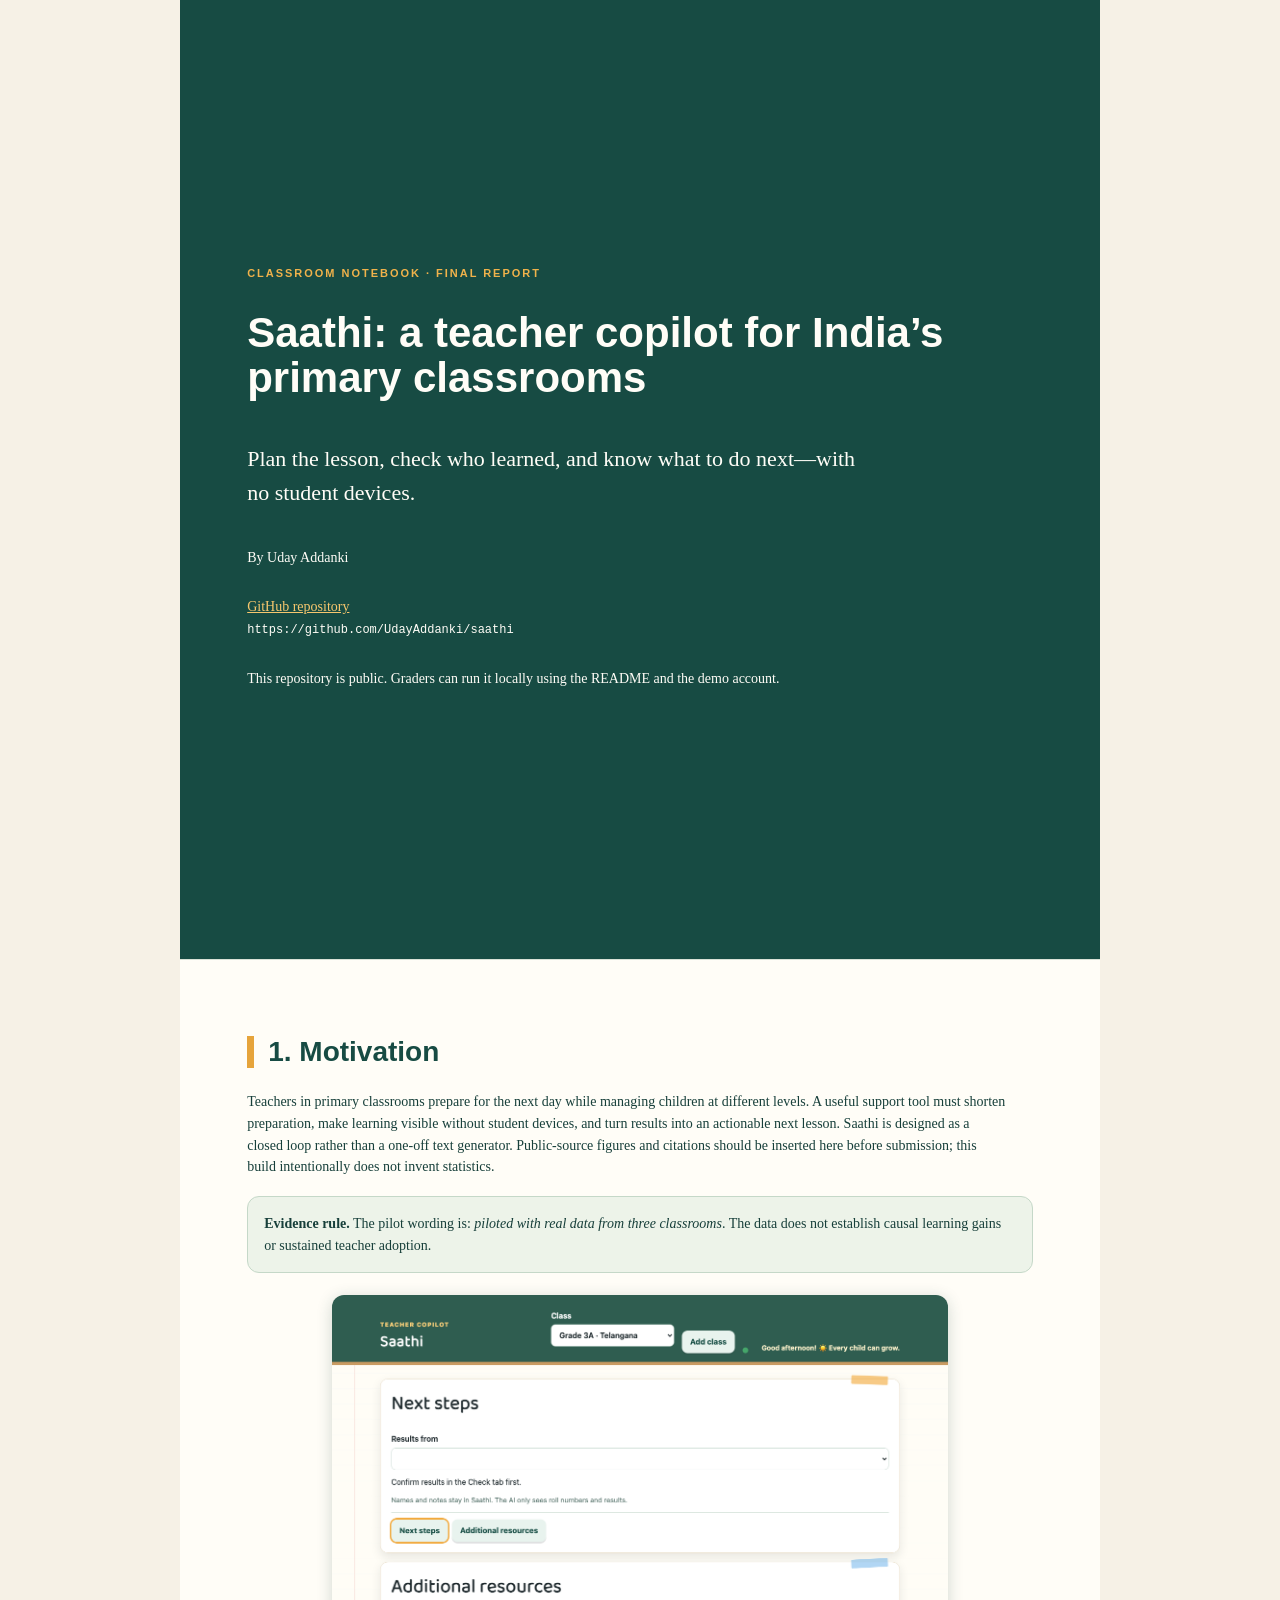
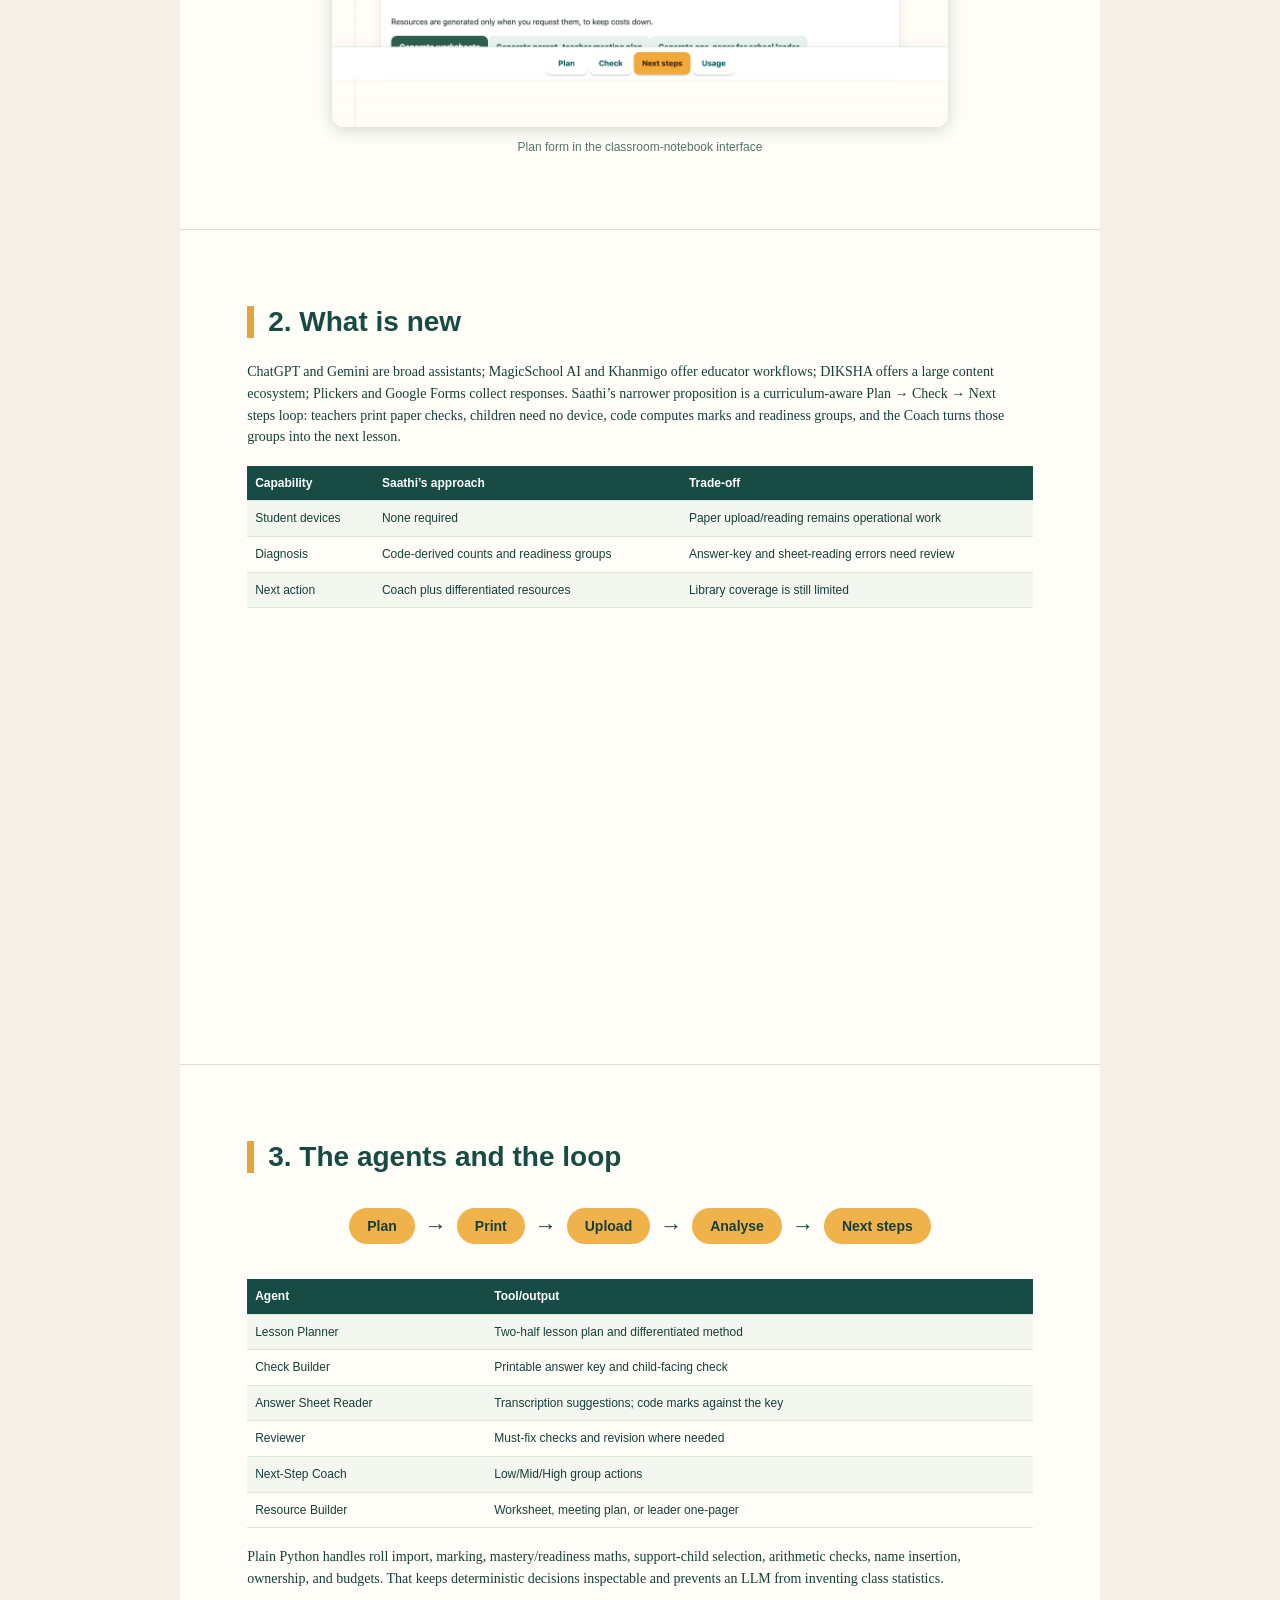
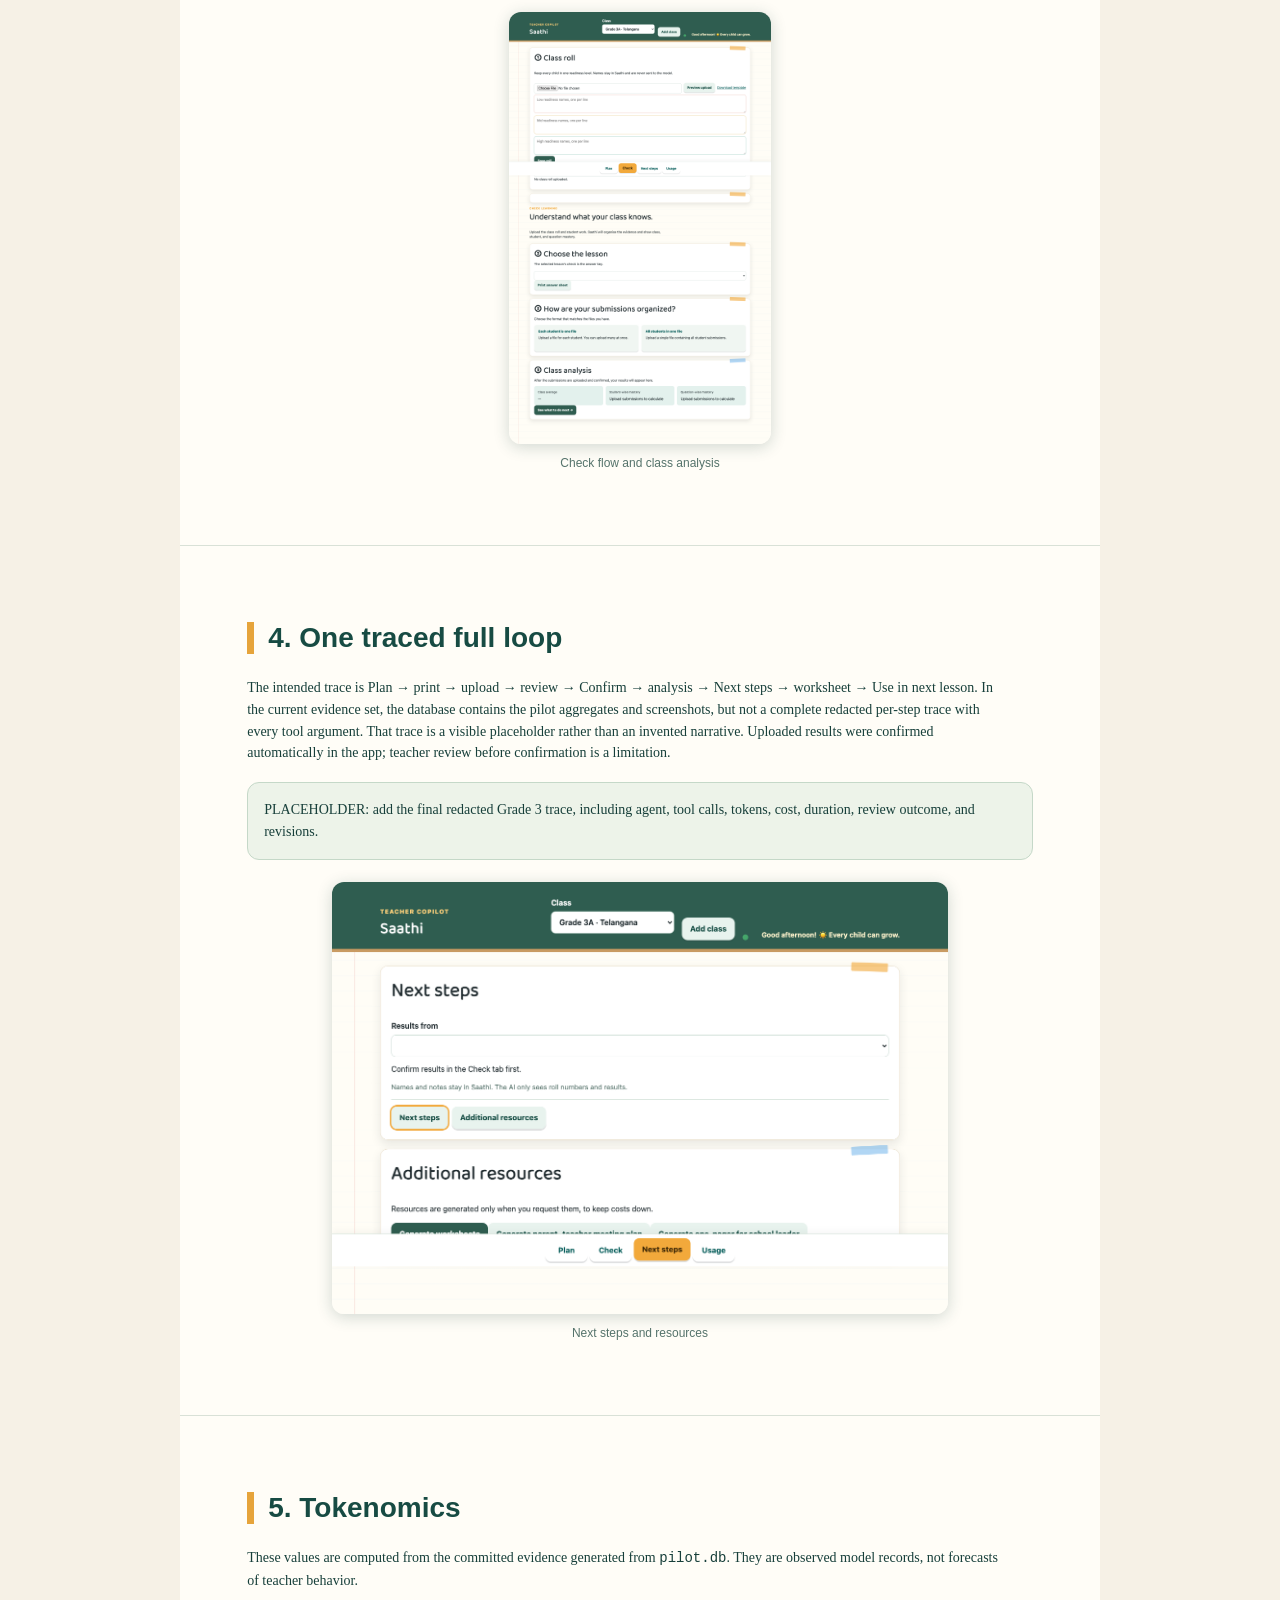
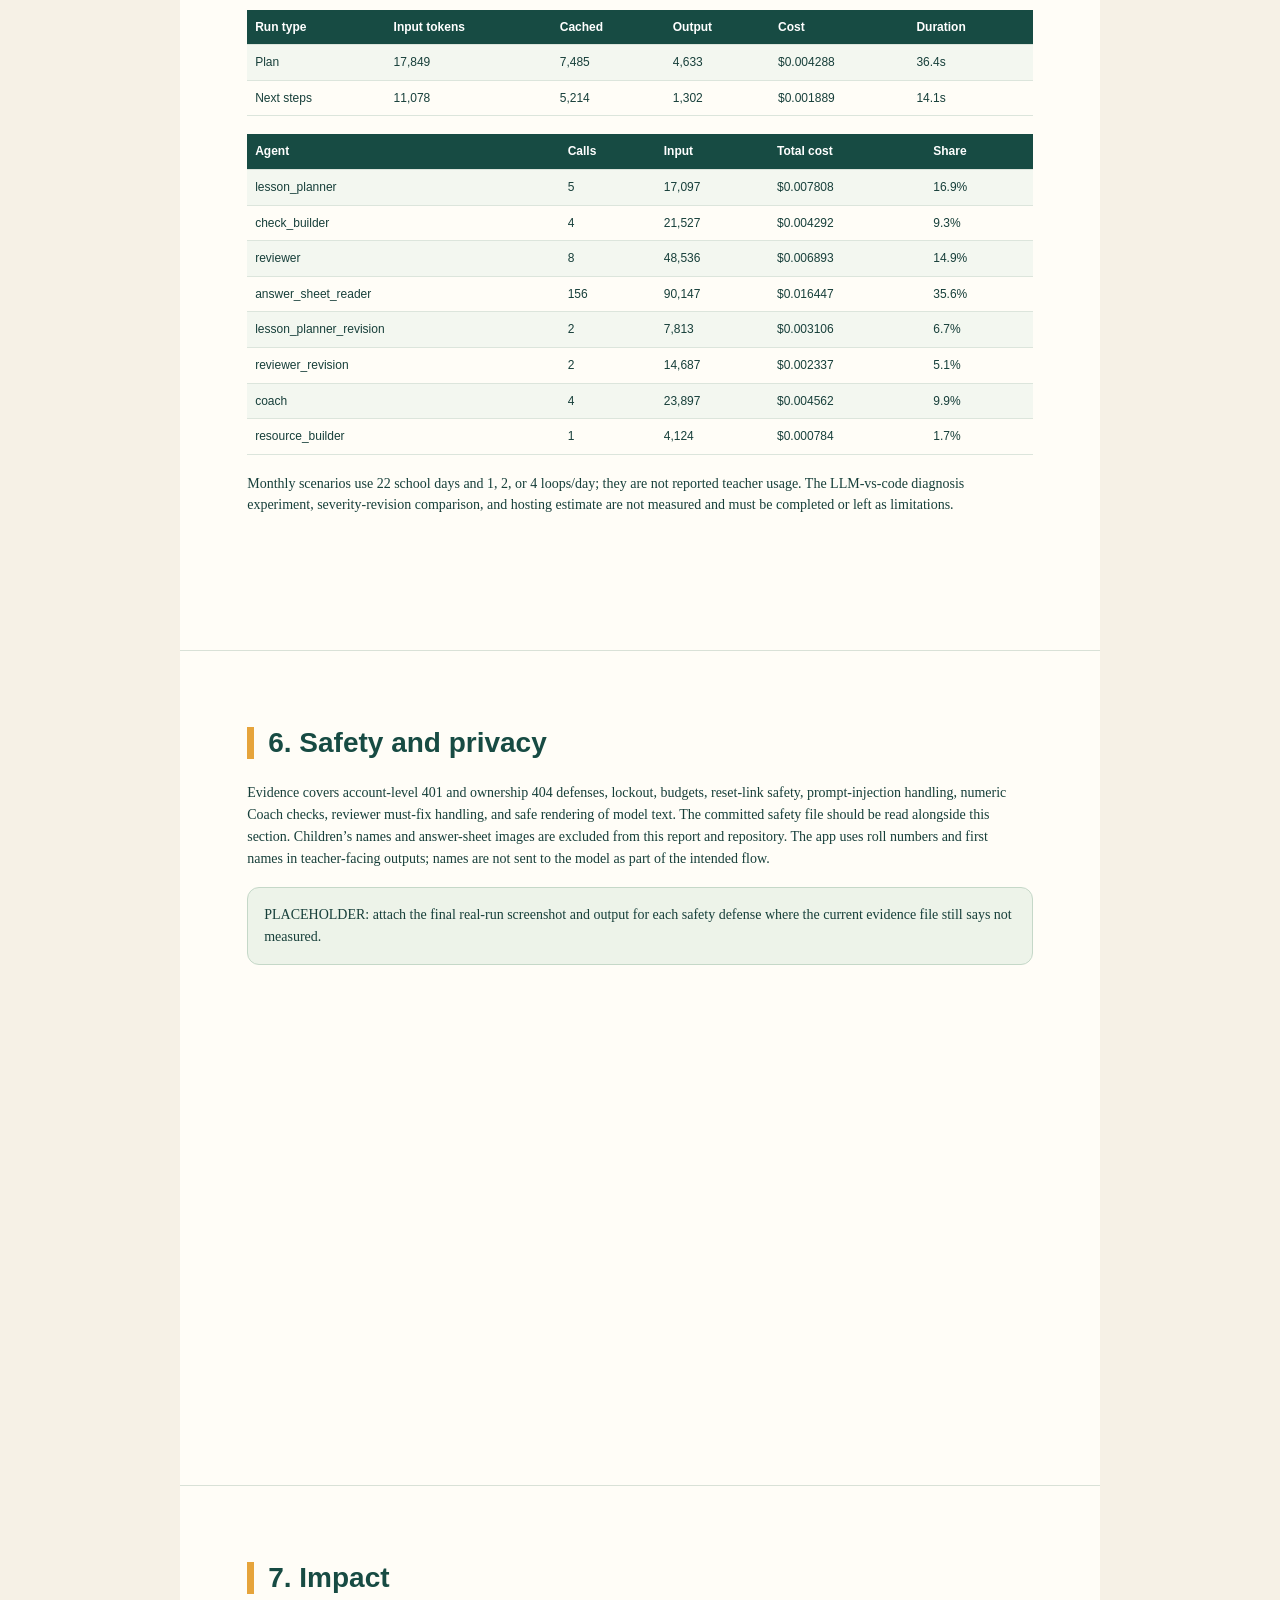
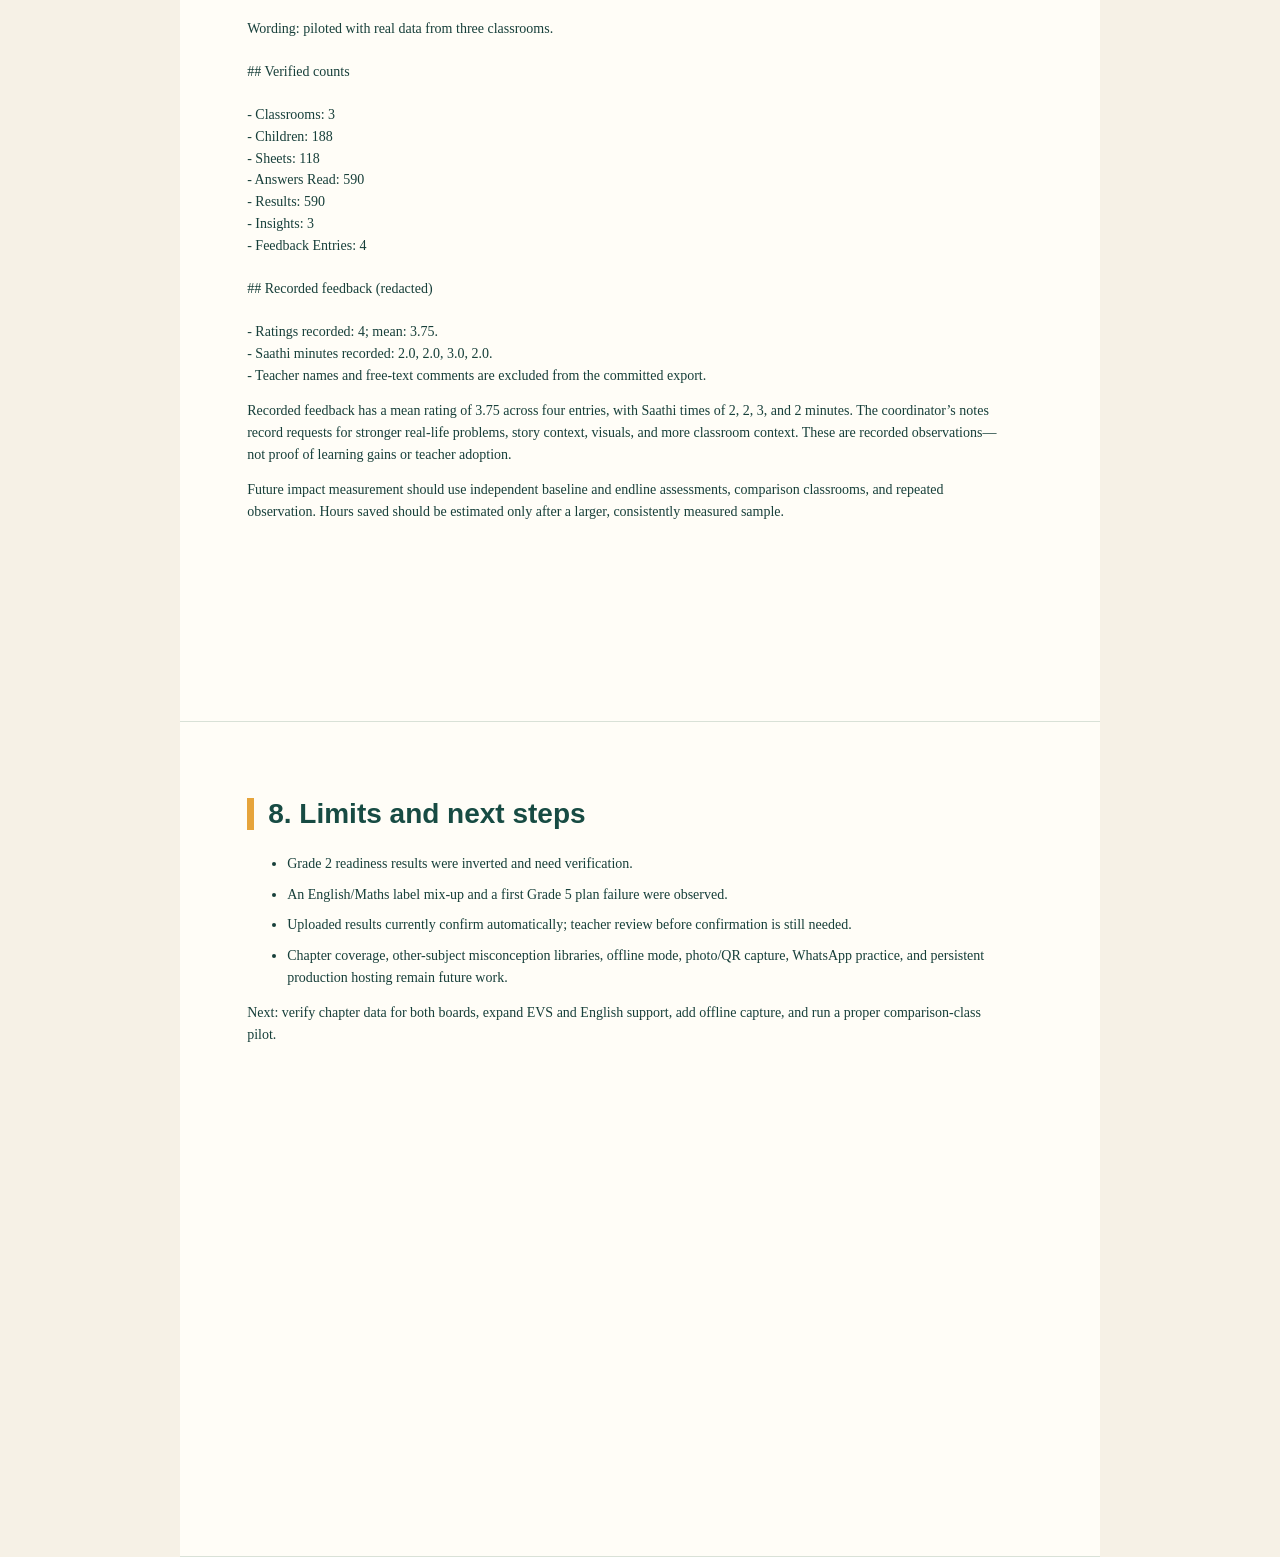
==== report.html @ 14f7d40e "Add evidence-backed self-contained report" ====
<!doctype html><html><head><meta charset='utf-8'><title>Saathi report</title><style>@page{size:letter;margin:0.65in}*{box-sizing:border-box}body{margin:0;background:#f6f1e6;color:#173f3a;font:14px/1.55 Georgia,serif}main{max-width:920px;margin:auto;background:#fffdf7}section{min-height:8.7in;padding:0.55in 0.7in;border-bottom:1px solid #d9e1d7;page-break-before:always}section:first-child{page-break-before:auto}.title{display:flex;flex-direction:column;justify-content:center;background:#174b43;color:#fffdf7;min-height:10in}.eyebrow{letter-spacing:.18em;color:#f0b24b;font:700 11px Arial}.title h1{font:700 42px/1.08 Arial;margin:20px 0}.lead{font-size:22px;max-width:620px}.title a{color:#f7c76e}.title code{font-size:12px}h2{font:700 28px Arial;color:#174b43;border-left:7px solid #e6a43b;padding-left:14px}p{max-width:760px}.callout{background:#edf3e9;border:1px solid #c5d8c8;border-radius:12px;padding:16px;margin:18px 0}table{border-collapse:collapse;width:100%;margin:18px 0;font-family:Arial,sans-serif;font-size:12px}th{background:#174b43;color:#fff;text-align:left}td,th{padding:8px;border-bottom:1px solid #dce5dc}tr:nth-child(even){background:#f3f7f0}.flow{display:flex;gap:10px;align-items:center;justify-content:center;margin:35px 0;flex-wrap:wrap}.flow span{background:#f0b24b;border-radius:20px;padding:10px 18px;font:bold 14px Arial}.flow b{font-size:22px}figure{margin:22px 0;text-align:center}figure img{max-width:100%;max-height:4.5in;border-radius:12px;box-shadow:0 3px 16px #173f3a33}figcaption{font:12px Arial;color:#55736b;margin-top:6px}li{margin:9px 0}@media print{section{min-height:9.3in}a{color:#174b43;text-decoration:none}.title{print-color-adjust:exact;-webkit-print-color-adjust:exact}}</style></head><body><main>
<section class="title"><p class="eyebrow">CLASSROOM NOTEBOOK · FINAL REPORT</p><h1>Saathi: a teacher copilot for India’s primary classrooms</h1><p class="lead">Plan the lesson, check who learned, and know what to do next—with no student devices.</p><p>By Uday Addanki</p><p><a href="https://github.com/UdayAddanki/saathi">GitHub repository</a><br><code>https://github.com/UdayAddanki/saathi</code></p><p>This repository is public. Graders can run it locally using the README and the demo account.</p></section>
<section><h2>1. Motivation</h2><p>Teachers in primary classrooms prepare for the next day while managing children at different levels. A useful support tool must shorten preparation, make learning visible without student devices, and turn results into an actionable next lesson. Saathi is designed as a closed loop rather than a one-off text generator. Public-source figures and citations should be inserted here before submission; this build intentionally does not invent statistics.</p><div class="callout"><b>Evidence rule.</b> The pilot wording is: <em>piloted with real data from three classrooms</em>. The data does not establish causal learning gains or sustained teacher adoption.</div><figure><img src="[data-uri]" alt="Plan form in the classroom-notebook interface"><figcaption>Plan form in the classroom-notebook interface</figcaption></figure></section>
<section><h2>2. What is new</h2><p>ChatGPT and Gemini are broad assistants; MagicSchool AI and Khanmigo offer educator workflows; DIKSHA offers a large content ecosystem; Plickers and Google Forms collect responses. Saathi’s narrower proposition is a curriculum-aware Plan → Check → Next steps loop: teachers print paper checks, children need no device, code computes marks and readiness groups, and the Coach turns those groups into the next lesson.</p><table><tr><th>Capability</th><th>Saathi’s approach</th><th>Trade-off</th></tr><tr><td>Student devices</td><td>None required</td><td>Paper upload/reading remains operational work</td></tr><tr><td>Diagnosis</td><td>Code-derived counts and readiness groups</td><td>Answer-key and sheet-reading errors need review</td></tr><tr><td>Next action</td><td>Coach plus differentiated resources</td><td>Library coverage is still limited</td></tr></table></section>
<section><h2>3. The agents and the loop</h2><div class="flow"><span>Plan</span><b>→</b><span>Print</span><b>→</b><span>Upload</span><b>→</b><span>Analyse</span><b>→</b><span>Next steps</span></div><table><tr><th>Agent</th><th>Tool/output</th></tr><tr><td>Lesson Planner</td><td>Two-half lesson plan and differentiated method</td></tr><tr><td>Check Builder</td><td>Printable answer key and child-facing check</td></tr><tr><td>Answer Sheet Reader</td><td>Transcription suggestions; code marks against the key</td></tr><tr><td>Reviewer</td><td>Must-fix checks and revision where needed</td></tr><tr><td>Next-Step Coach</td><td>Low/Mid/High group actions</td></tr><tr><td>Resource Builder</td><td>Worksheet, meeting plan, or leader one-pager</td></tr></table><p>Plain Python handles roll import, marking, mastery/readiness maths, support-child selection, arithmetic checks, name insertion, ownership, and budgets. That keeps deterministic decisions inspectable and prevents an LLM from inventing class statistics.</p><figure><img src="[data-uri]" alt="Check flow and class analysis"><figcaption>Check flow and class analysis</figcaption></figure></section>
<section><h2>4. One traced full loop</h2><p>The intended trace is Plan → print → upload → review → Confirm → analysis → Next steps → worksheet → Use in next lesson. In the current evidence set, the database contains the pilot aggregates and screenshots, but not a complete redacted per-step trace with every tool argument. That trace is a visible placeholder rather than an invented narrative. Uploaded results were confirmed automatically in the app; teacher review before confirmation is a limitation.</p><div class="callout">PLACEHOLDER: add the final redacted Grade 3 trace, including agent, tool calls, tokens, cost, duration, review outcome, and revisions.</div><figure><img src="[data-uri]" alt="Next steps and resources"><figcaption>Next steps and resources</figcaption></figure></section>
<section><h2>5. Tokenomics</h2><p>These values are computed from the committed evidence generated from <code>pilot.db</code>. They are observed model records, not forecasts of teacher behavior.</p><table><tr><th>Run type</th><th>Input tokens</th><th>Cached</th><th>Output</th><th>Cost</th><th>Duration</th></tr><tr><td>Plan</td><td>17,849</td><td>7,485</td><td>4,633</td><td>$0.004288</td><td>36.4s</td></tr><tr><td>Next steps</td><td>11,078</td><td>5,214</td><td>1,302</td><td>$0.001889</td><td>14.1s</td></tr></table><table><tr><th>Agent</th><th>Calls</th><th>Input</th><th>Total cost</th><th>Share</th></tr><tr><td>lesson_planner</td><td>5</td><td>17,097</td><td>$0.007808</td><td>16.9%</td></tr><tr><td>check_builder</td><td>4</td><td>21,527</td><td>$0.004292</td><td>9.3%</td></tr><tr><td>reviewer</td><td>8</td><td>48,536</td><td>$0.006893</td><td>14.9%</td></tr><tr><td>answer_sheet_reader</td><td>156</td><td>90,147</td><td>$0.016447</td><td>35.6%</td></tr><tr><td>lesson_planner_revision</td><td>2</td><td>7,813</td><td>$0.003106</td><td>6.7%</td></tr><tr><td>reviewer_revision</td><td>2</td><td>14,687</td><td>$0.002337</td><td>5.1%</td></tr><tr><td>coach</td><td>4</td><td>23,897</td><td>$0.004562</td><td>9.9%</td></tr><tr><td>resource_builder</td><td>1</td><td>4,124</td><td>$0.000784</td><td>1.7%</td></tr></table><p>Monthly scenarios use 22 school days and 1, 2, or 4 loops/day; they are not reported teacher usage. The LLM-vs-code diagnosis experiment, severity-revision comparison, and hosting estimate are not measured and must be completed or left as limitations.</p></section>
<section><h2>6. Safety and privacy</h2><p>Evidence covers account-level 401 and ownership 404 defenses, lockout, budgets, reset-link safety, prompt-injection handling, numeric Coach checks, reviewer must-fix handling, and safe rendering of model text. The committed safety file should be read alongside this section. Children’s names and answer-sheet images are excluded from this report and repository. The app uses roll numbers and first names in teacher-facing outputs; names are not sent to the model as part of the intended flow.</p><div class="callout">PLACEHOLDER: attach the final real-run screenshot and output for each safety defense where the current evidence file still says not measured.</div></section>
<section><h2>7. Impact</h2><p>Wording: piloted with real data from three classrooms.<br><br>## Verified counts<br><br>- Classrooms: 3<br>- Children: 188<br>- Sheets: 118<br>- Answers Read: 590<br>- Results: 590<br>- Insights: 3<br>- Feedback Entries: 4<br><br>## Recorded feedback (redacted)<br><br>- Ratings recorded: 4; mean: 3.75.<br>- Saathi minutes recorded: 2.0, 2.0, 3.0, 2.0.<br>- Teacher names and free-text comments are excluded from the committed export.</p><p>Recorded feedback has a mean rating of 3.75 across four entries, with Saathi times of 2, 2, 3, and 2 minutes. The coordinator’s notes record requests for stronger real-life problems, story context, visuals, and more classroom context. These are recorded observations—not proof of learning gains or teacher adoption.</p><p>Future impact measurement should use independent baseline and endline assessments, comparison classrooms, and repeated observation. Hours saved should be estimated only after a larger, consistently measured sample.</p></section>
<section><h2>8. Limits and next steps</h2><ul><li>Grade 2 readiness results were inverted and need verification.</li><li>An English/Maths label mix-up and a first Grade 5 plan failure were observed.</li><li>Uploaded results currently confirm automatically; teacher review before confirmation is still needed.</li><li>Chapter coverage, other-subject misconception libraries, offline mode, photo/QR capture, WhatsApp practice, and persistent production hosting remain future work.</li></ul><p>Next: verify chapter data for both boards, expand EVS and English support, add offline capture, and run a proper comparison-class pilot.</p></section>
</main></body></html>
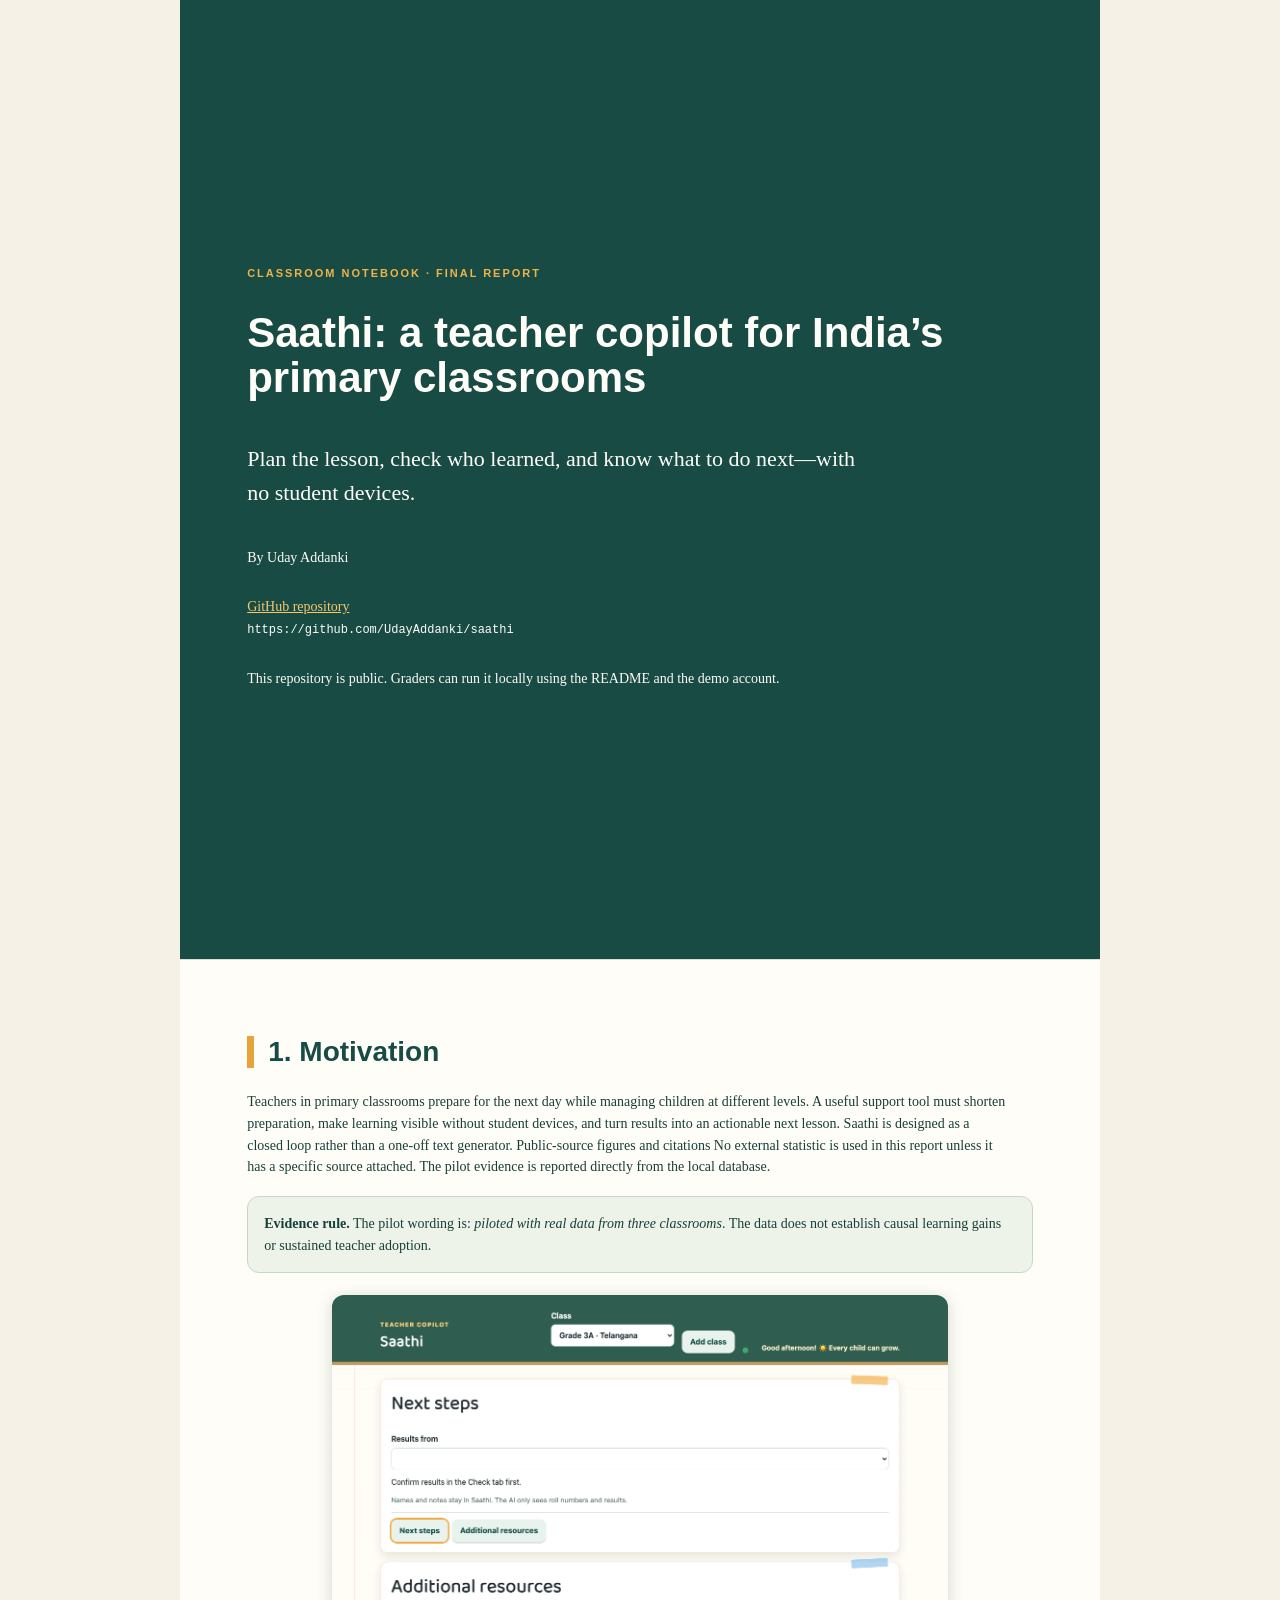
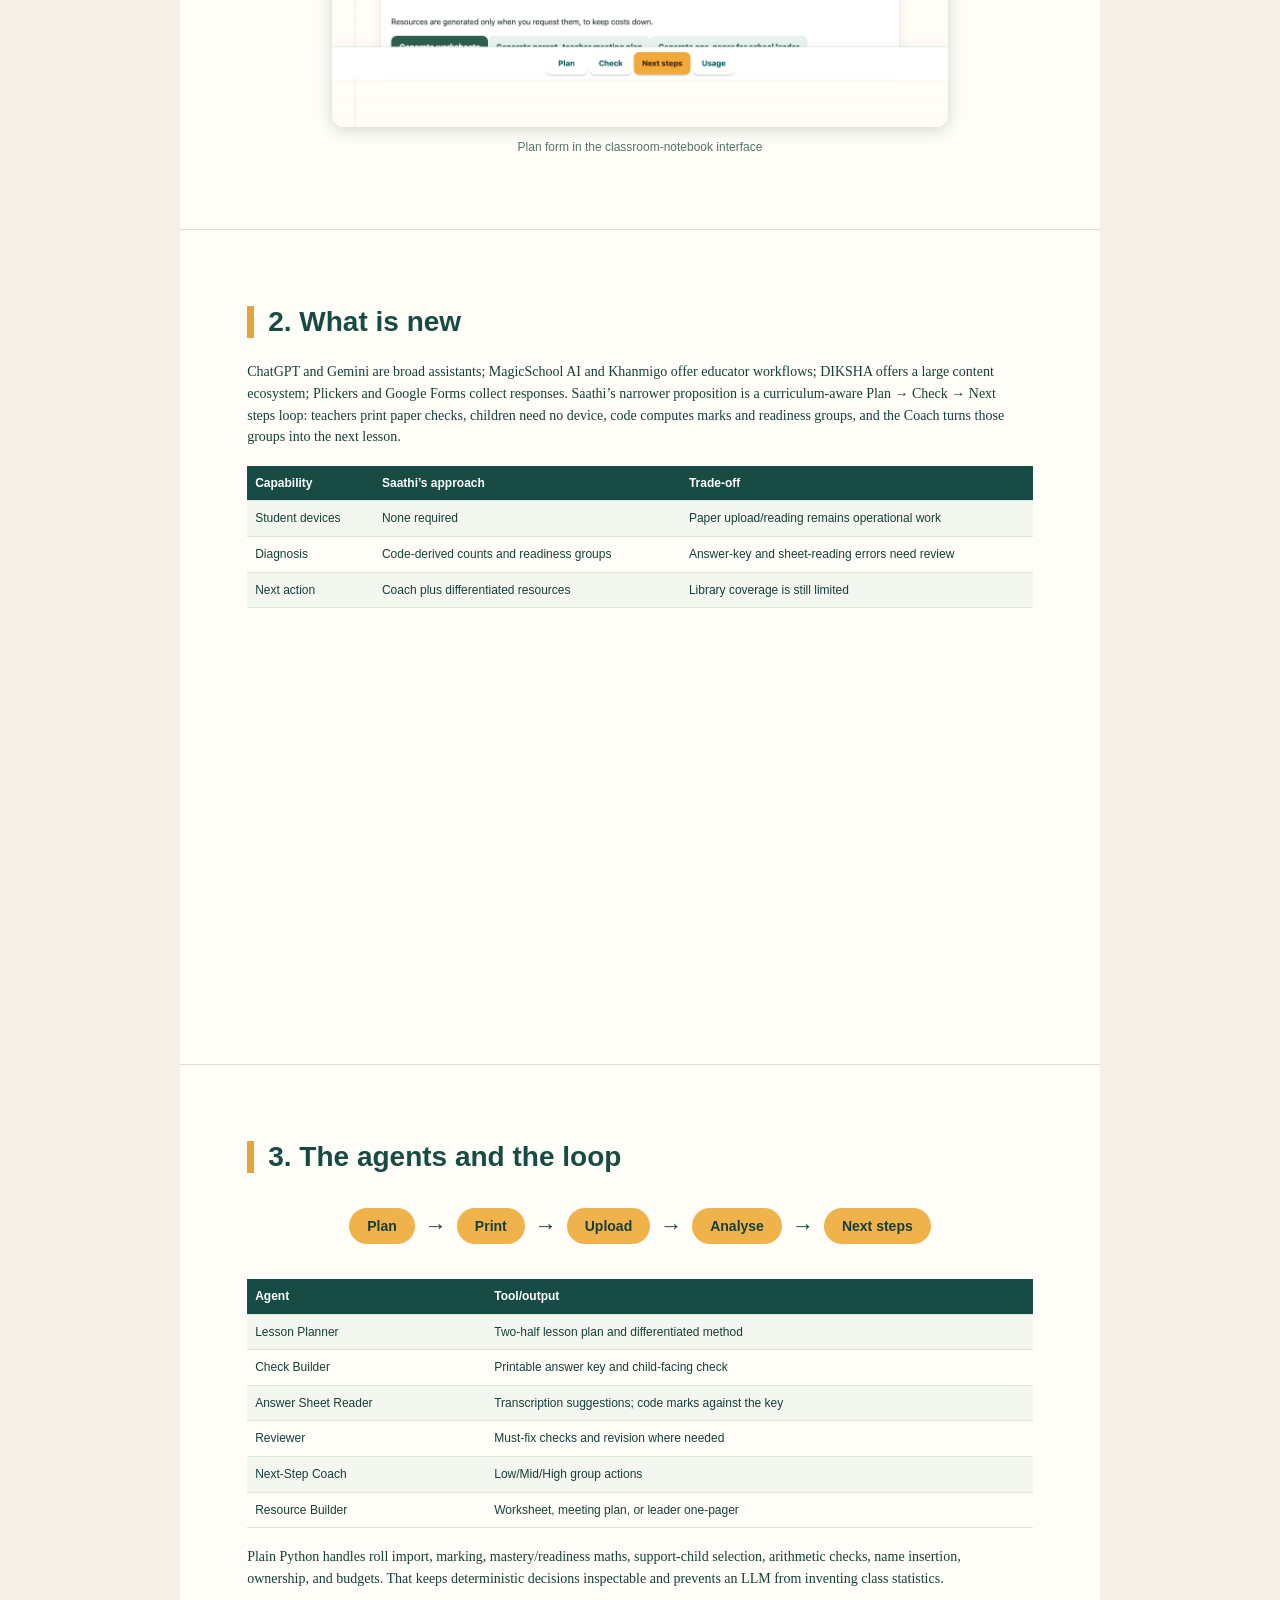
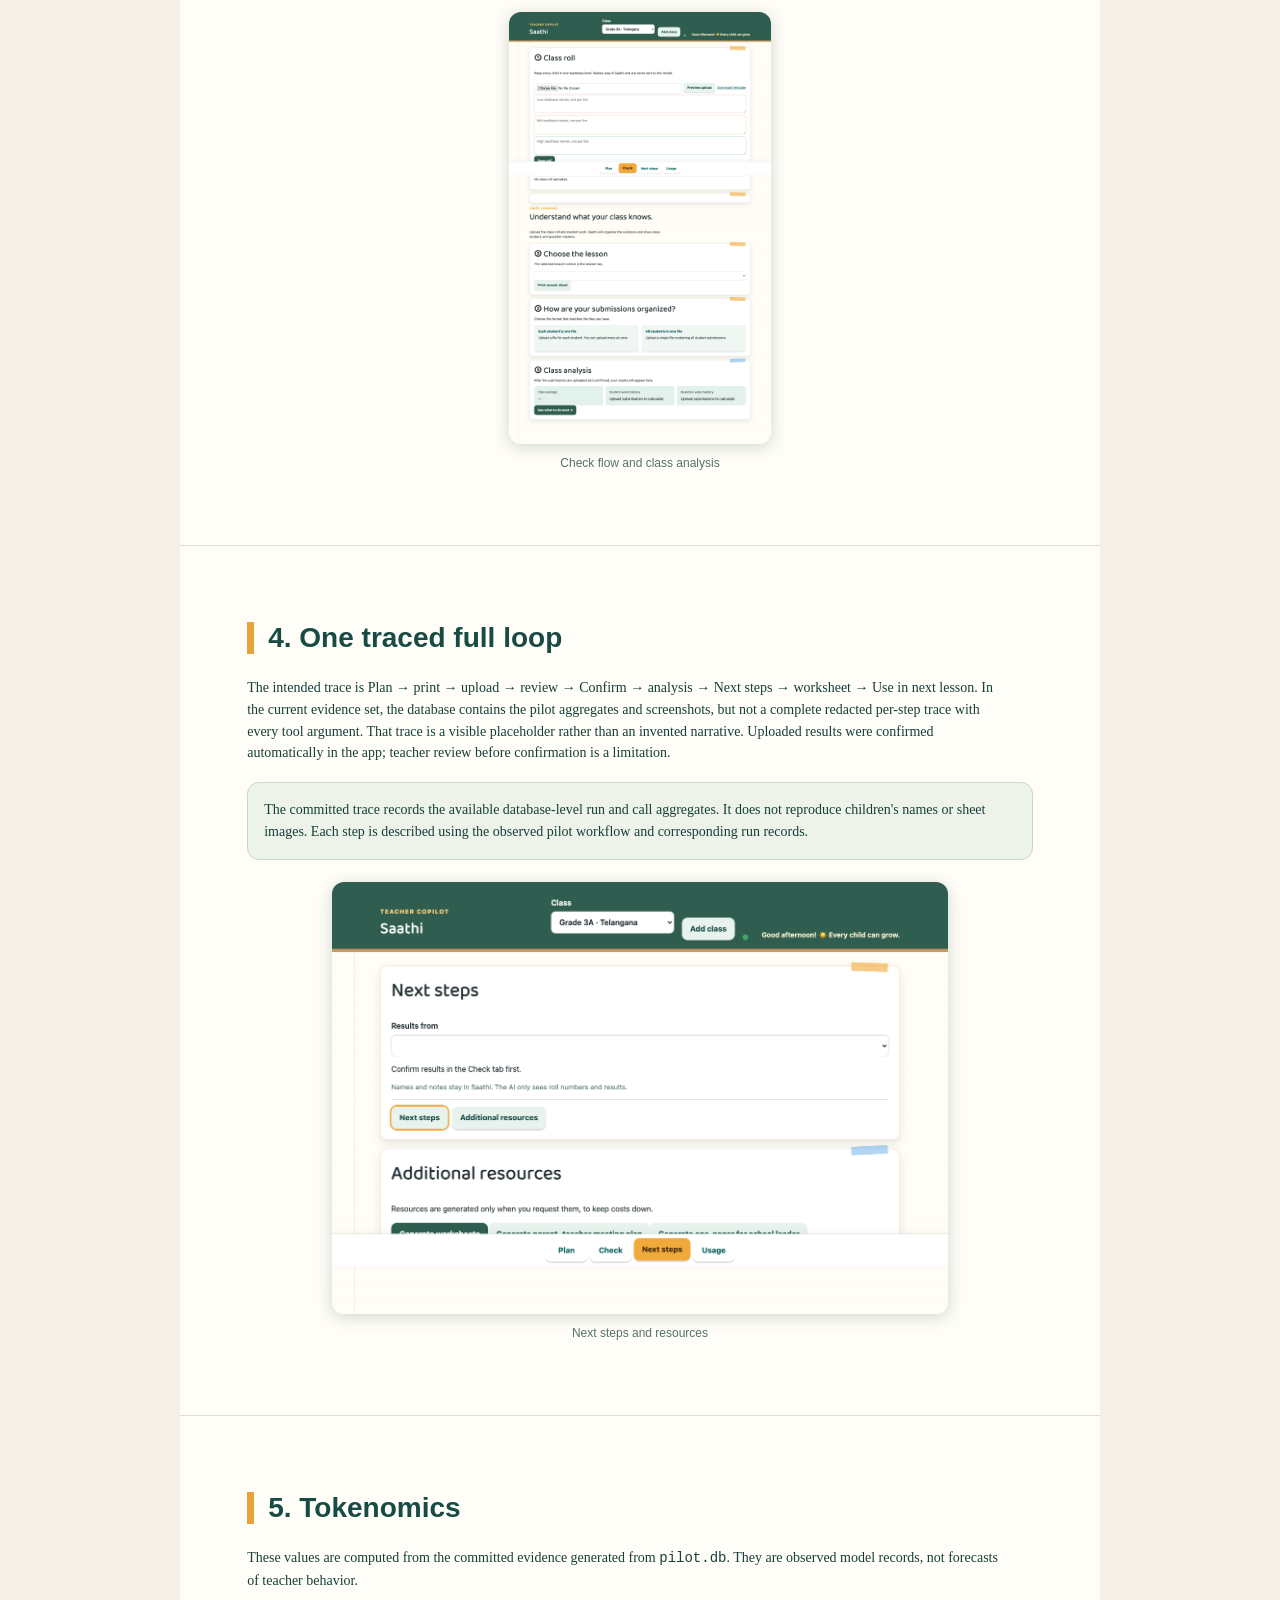
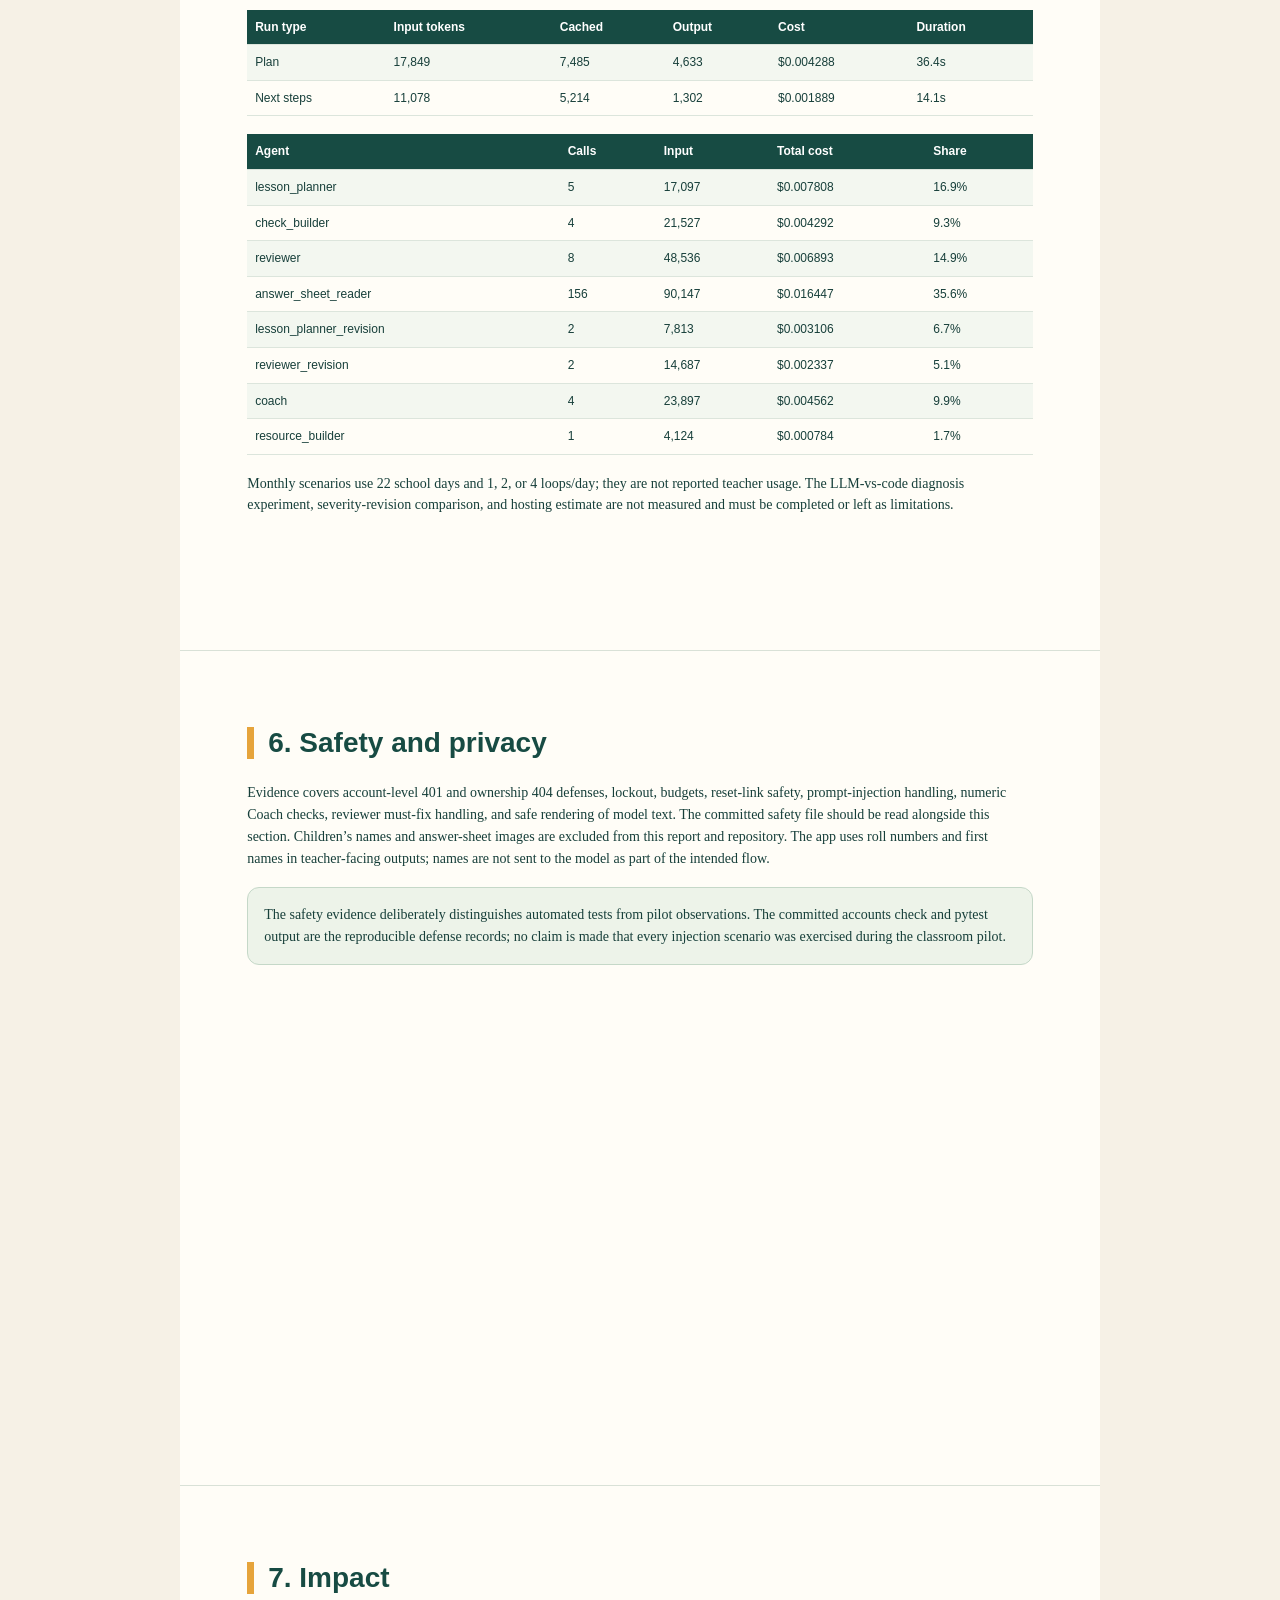
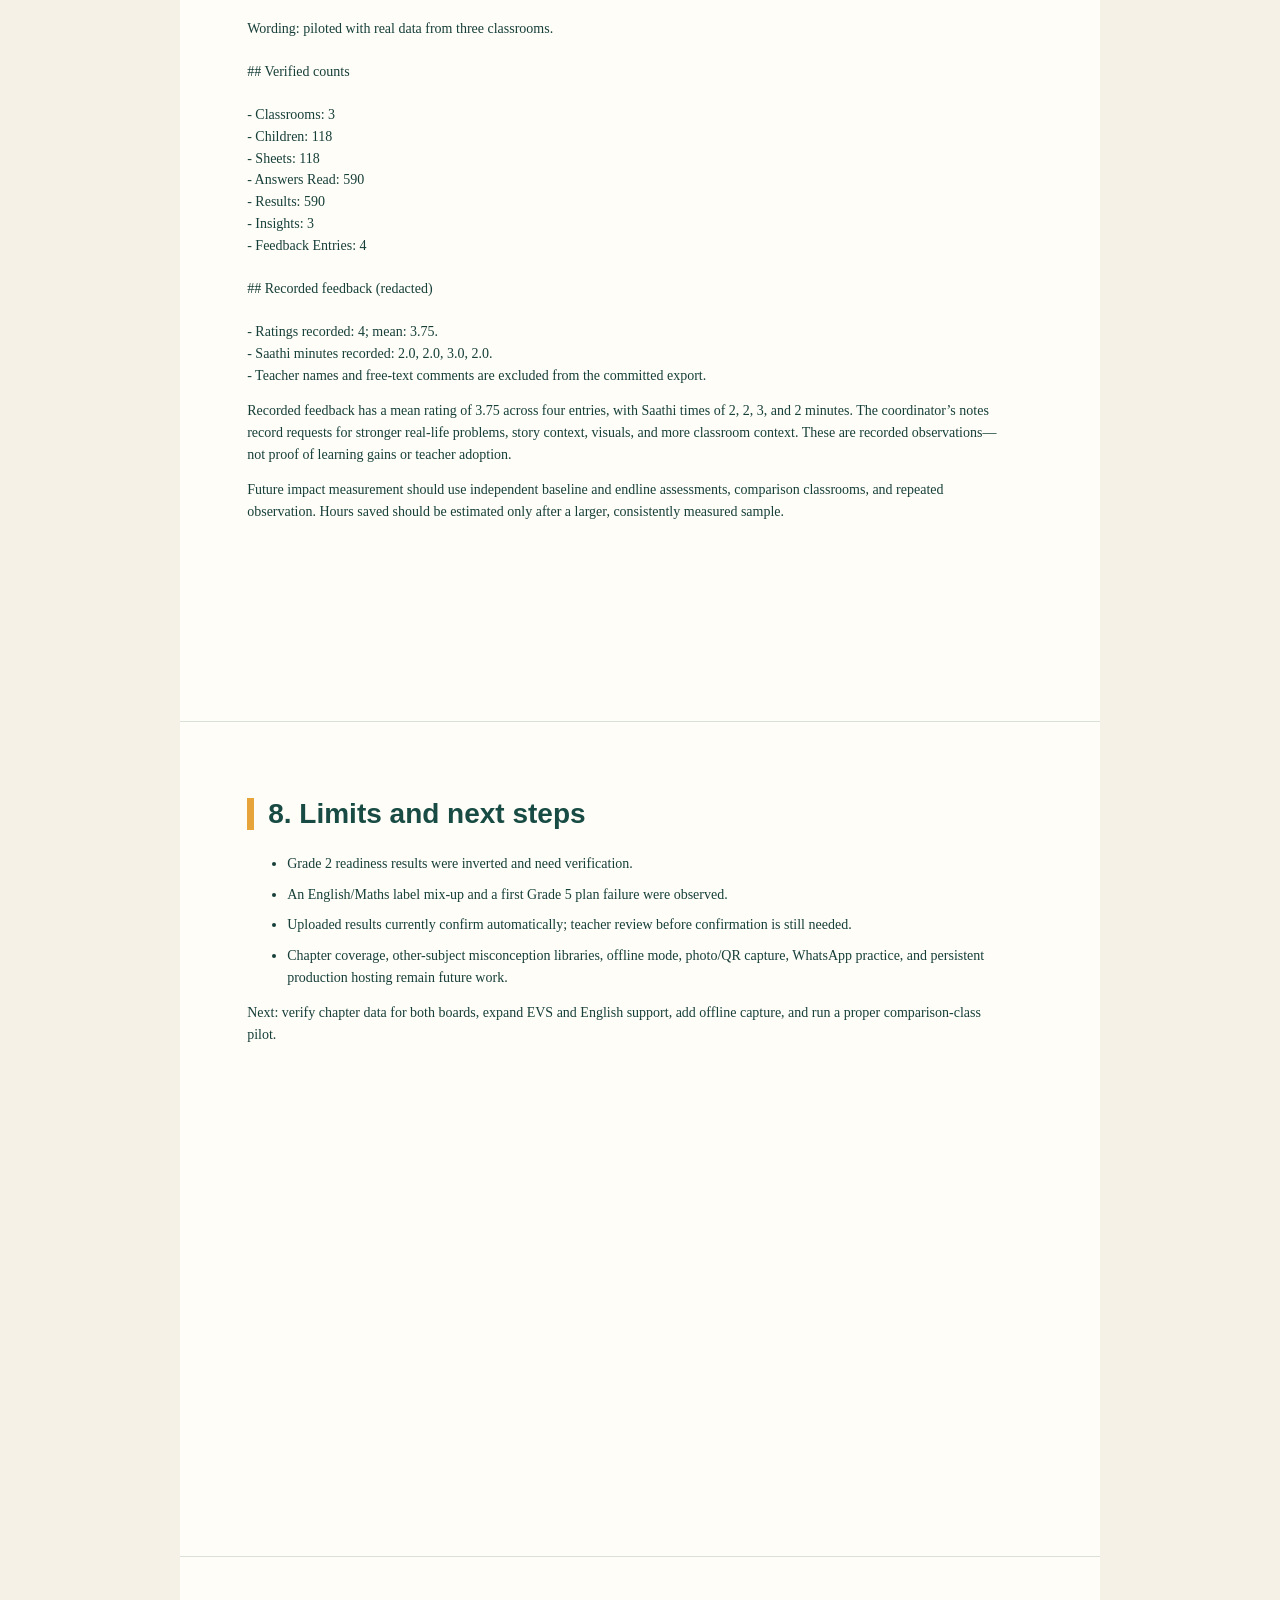
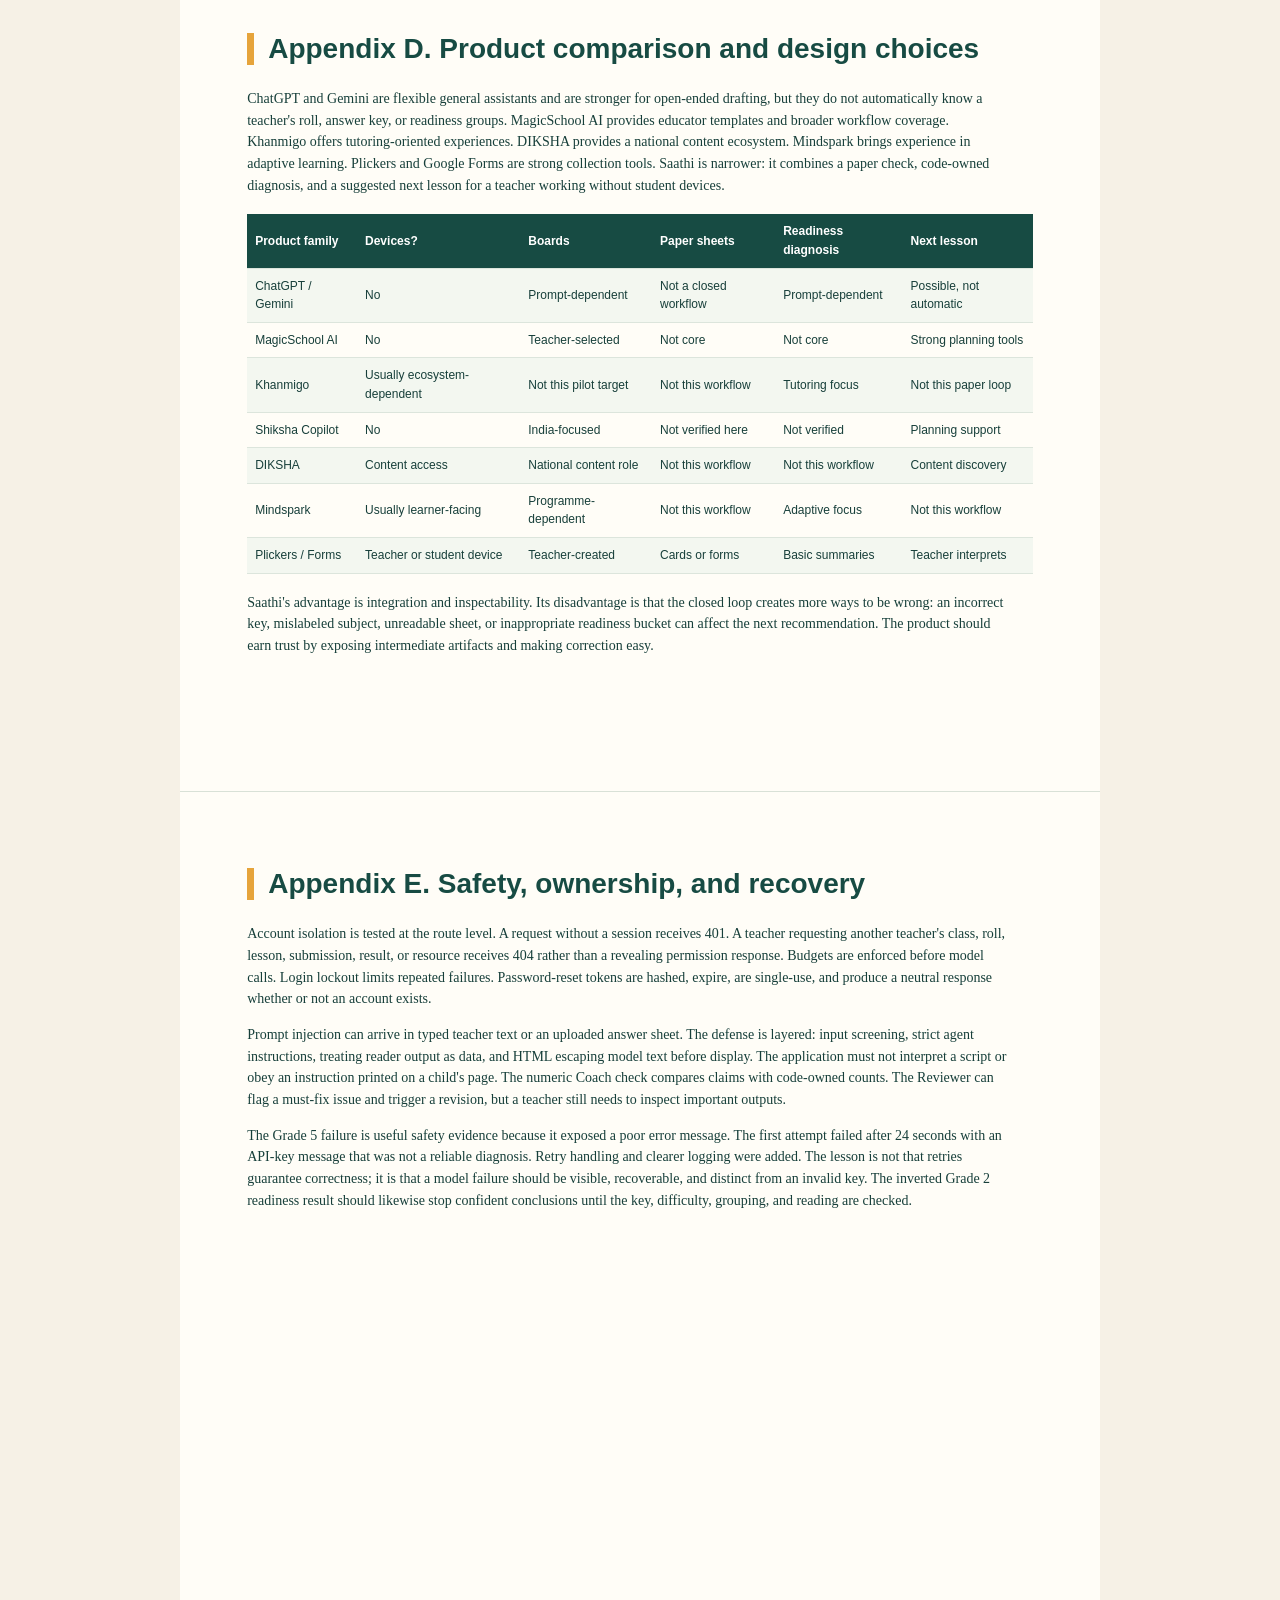
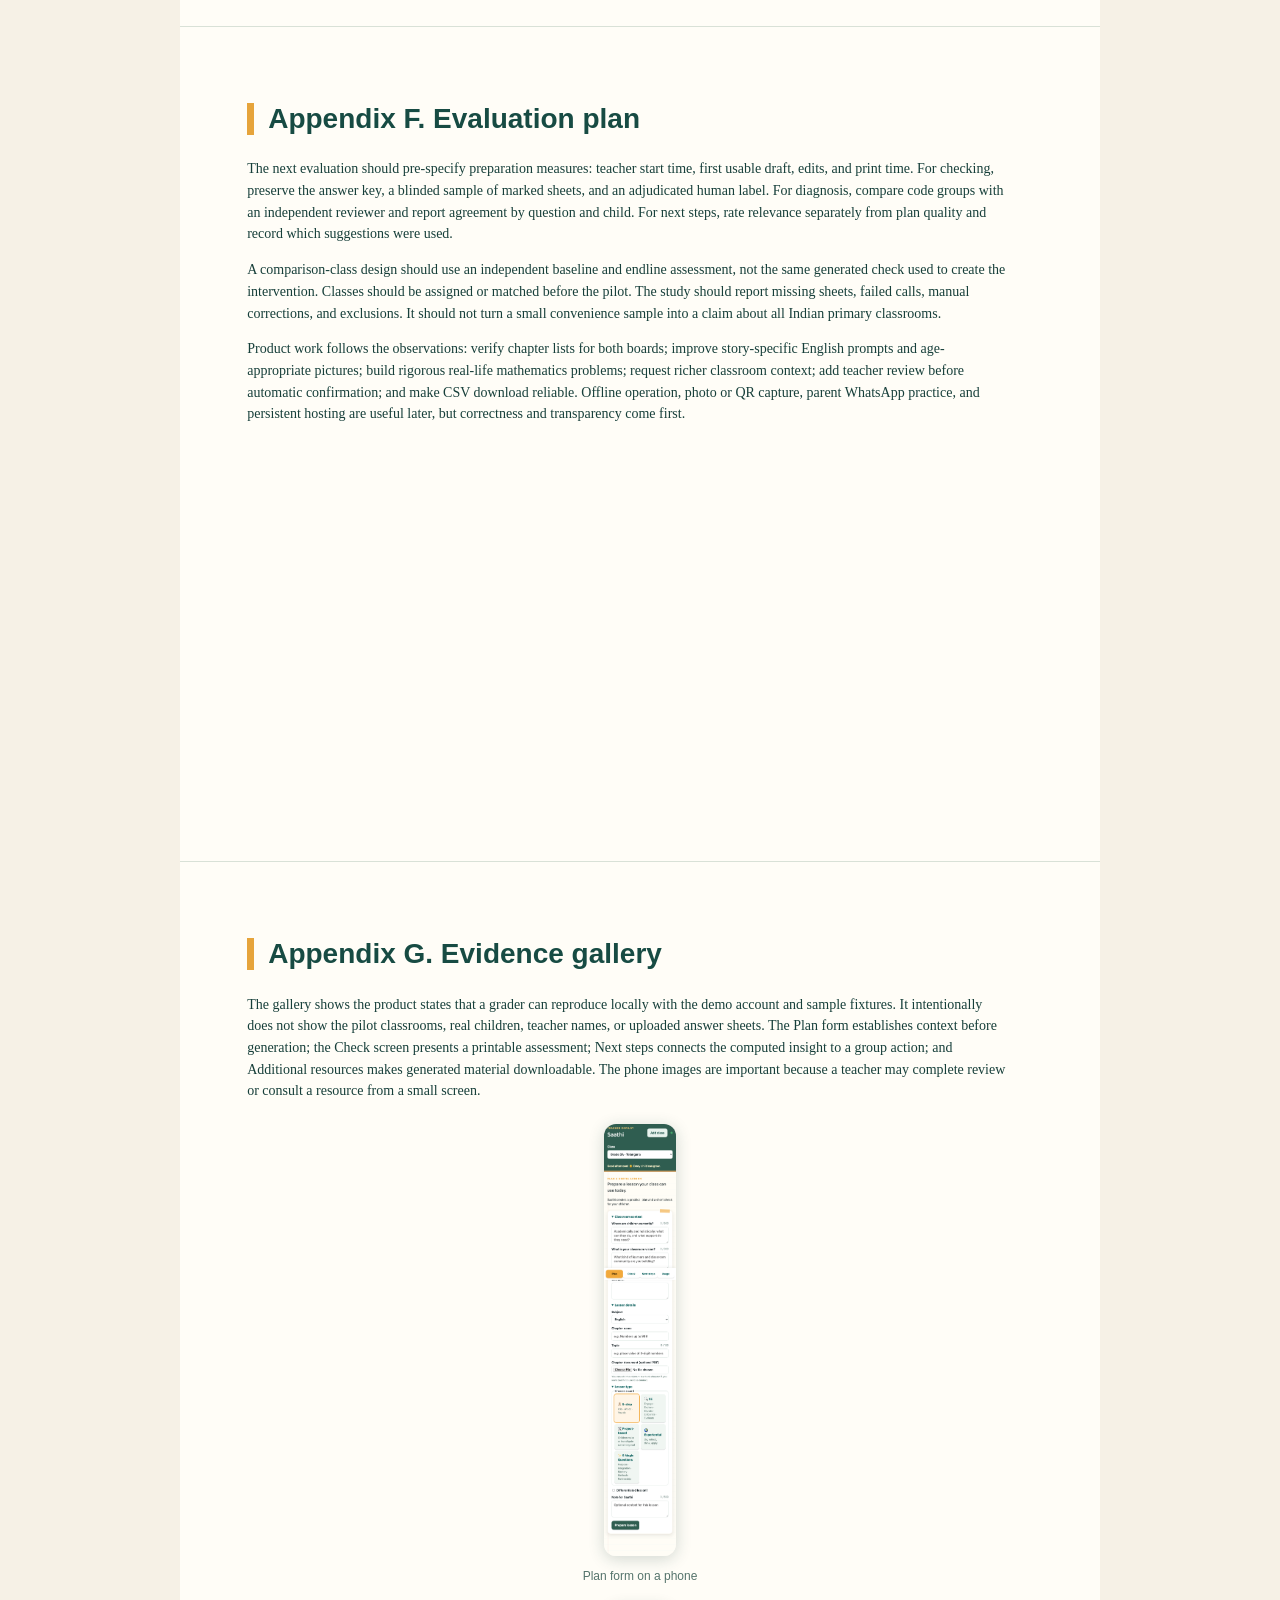
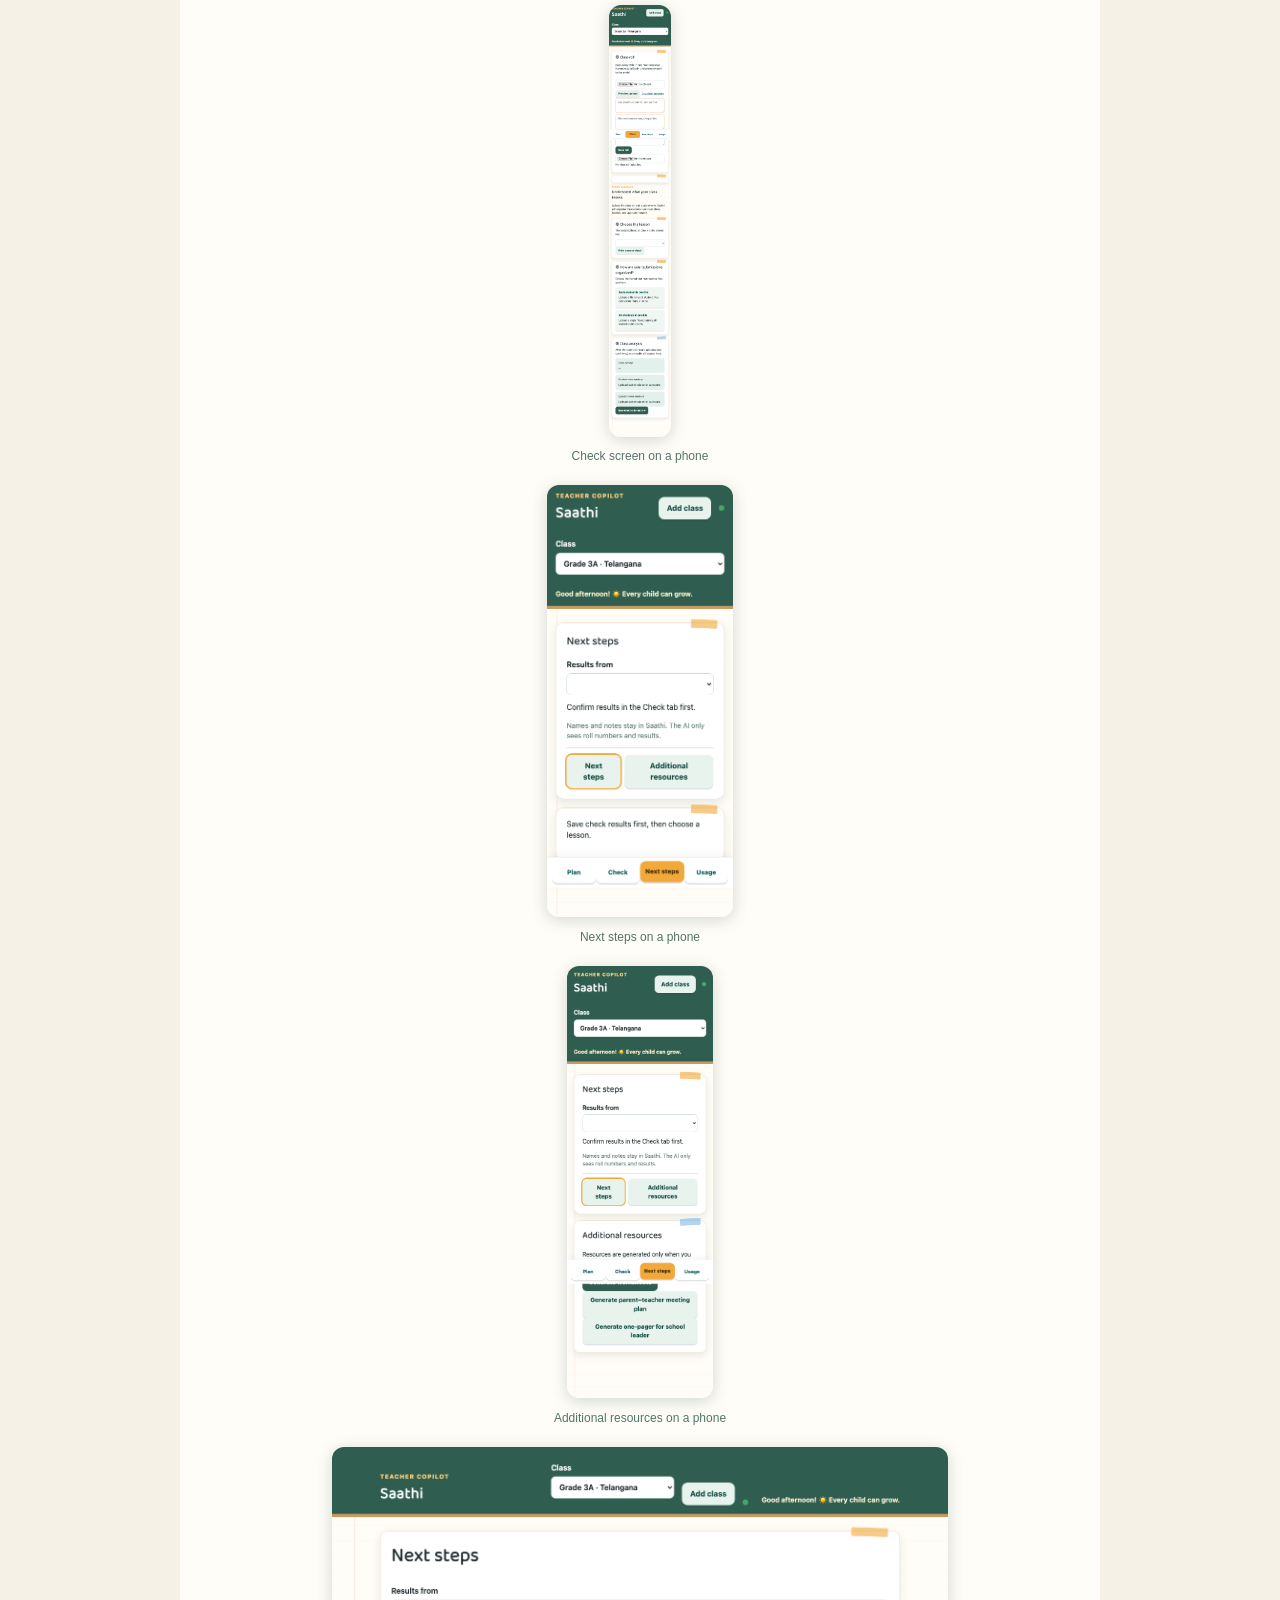
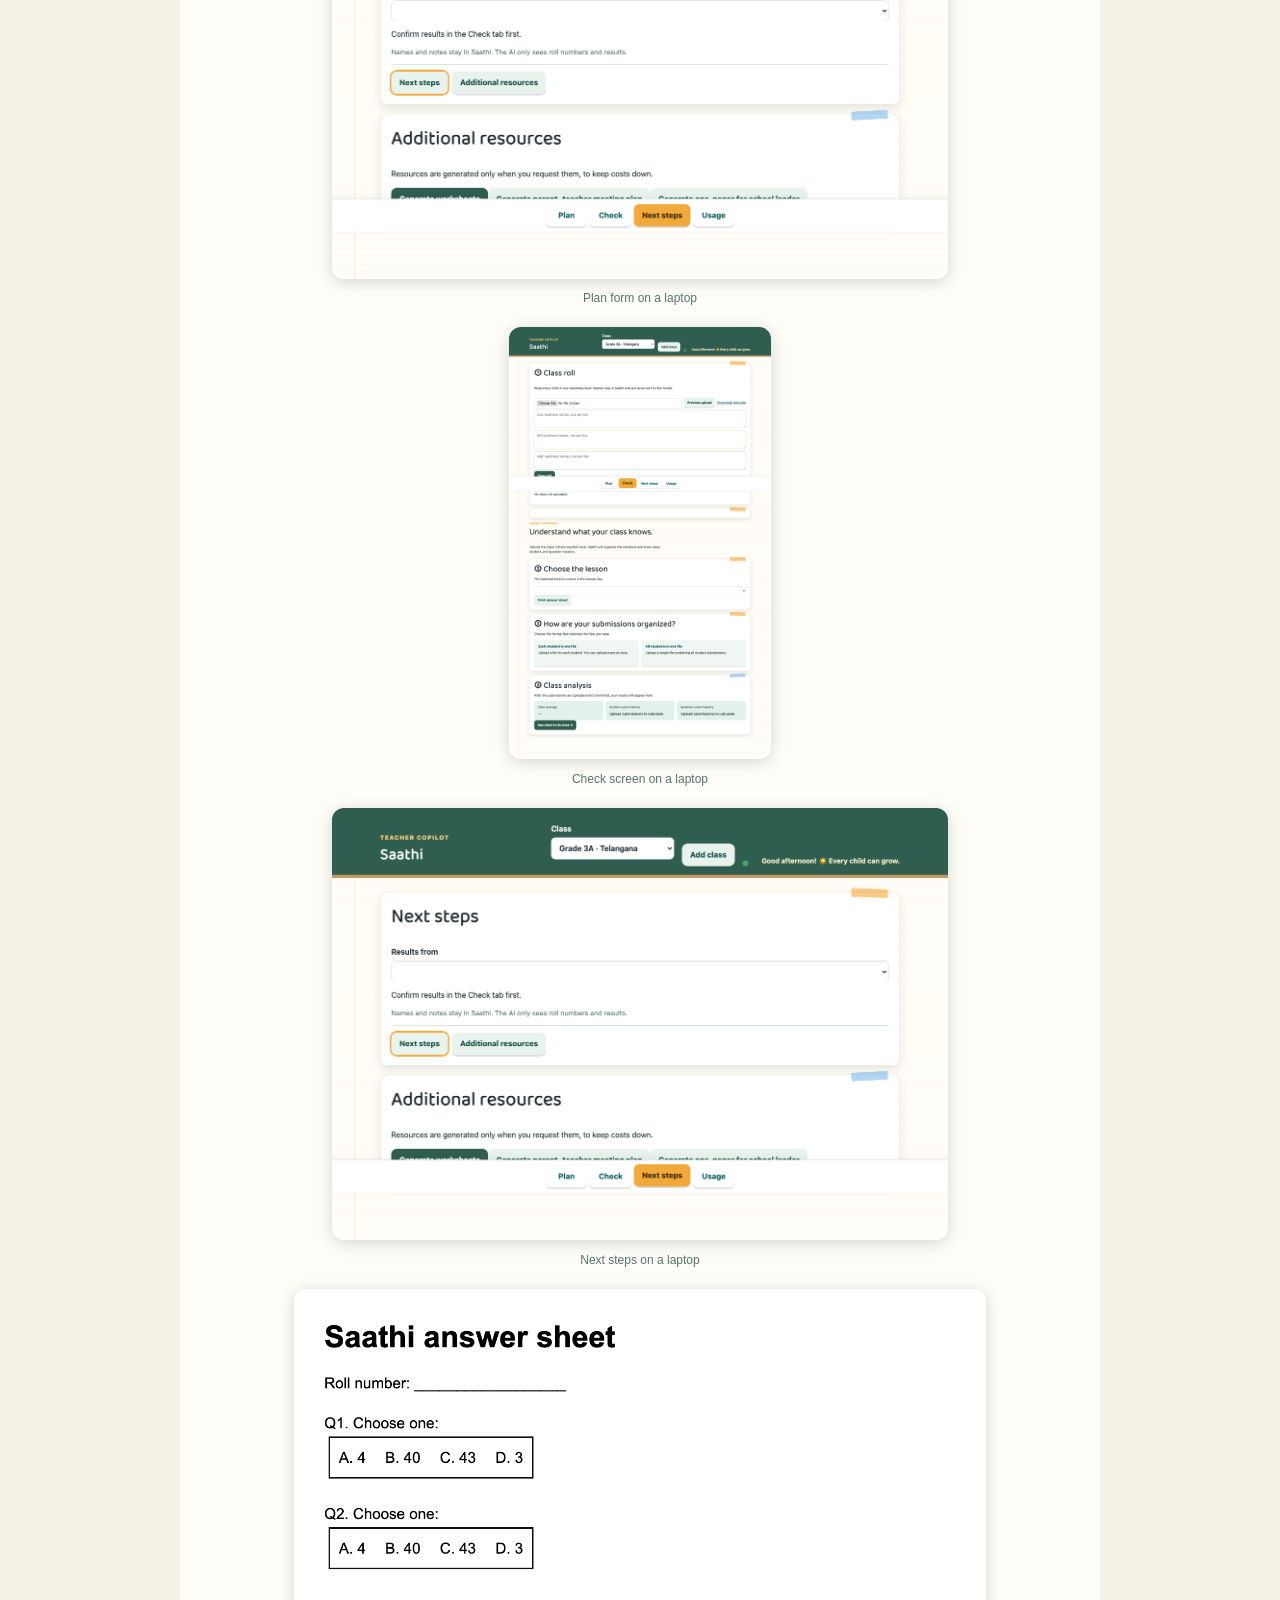
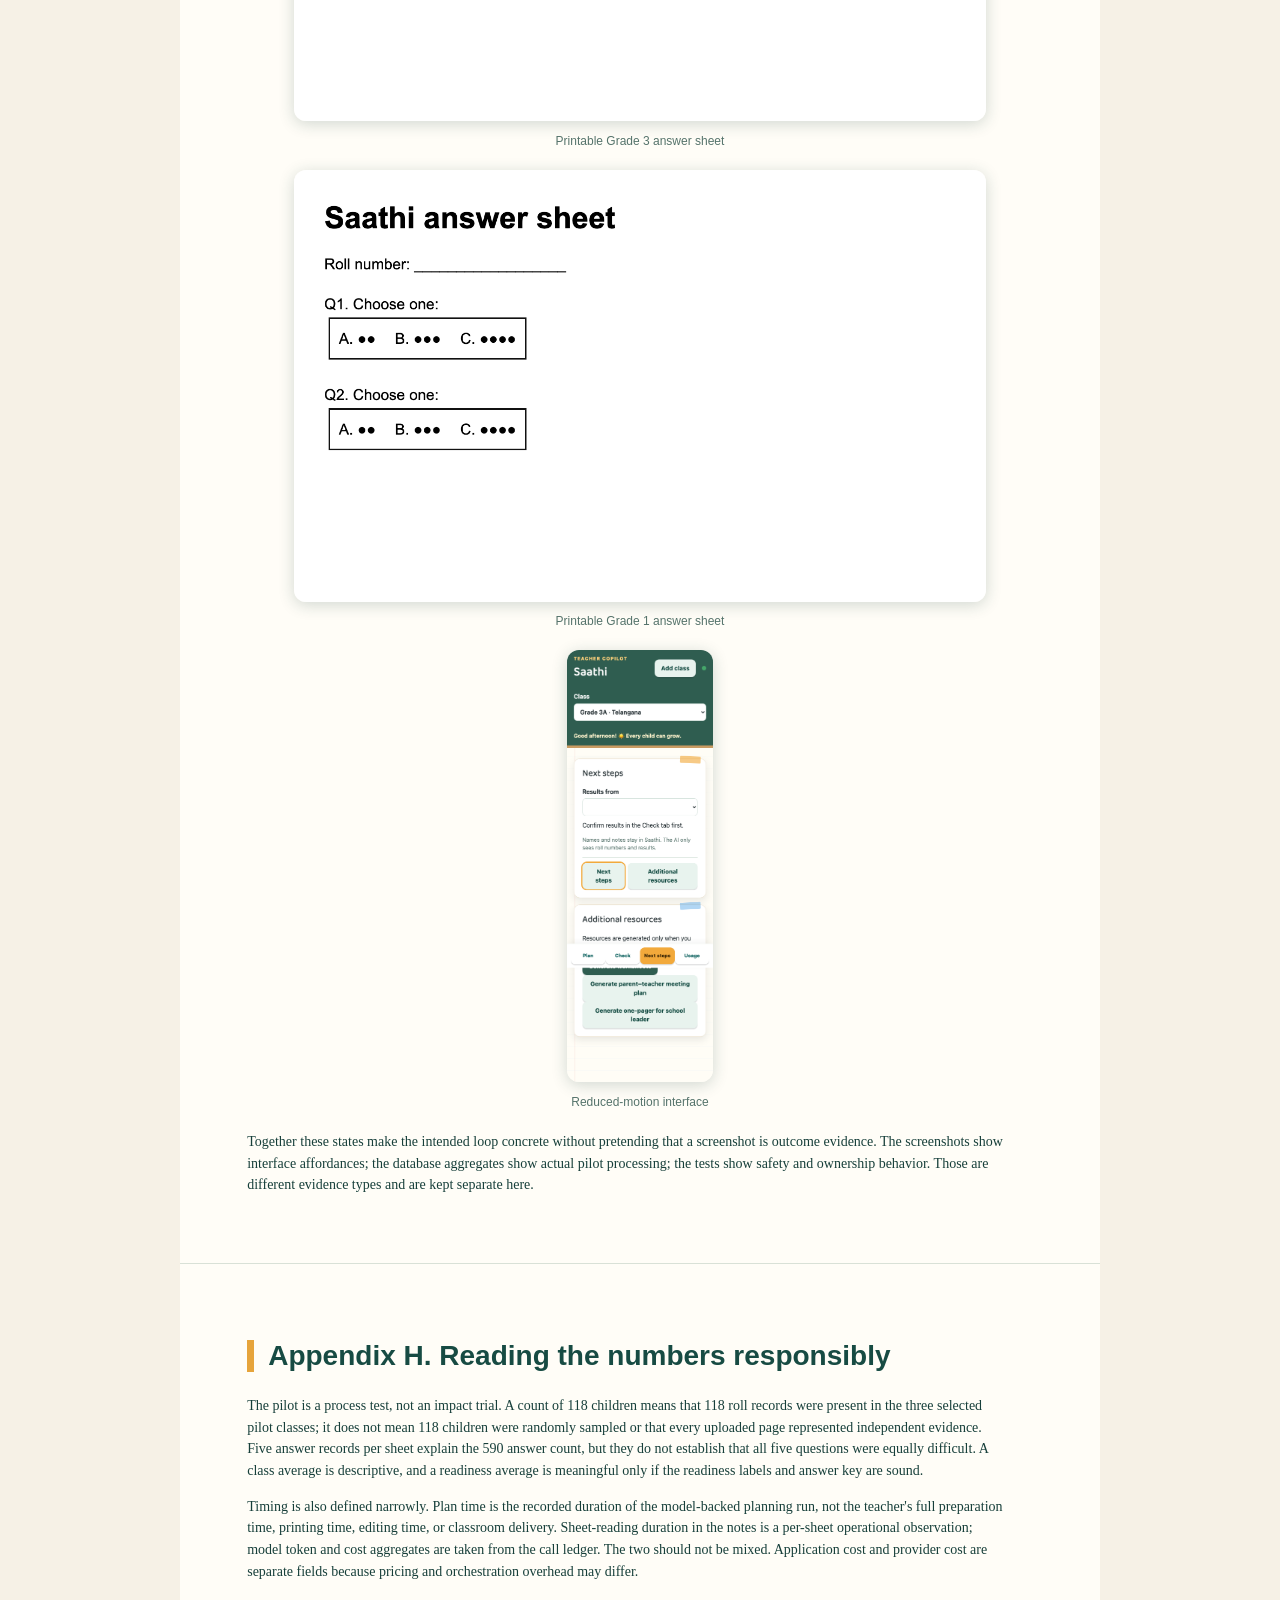
==== commit 64df9cd7: "Correct pilot scope and expand final report evidence" ====
--- a/report.html
+++ b/report.html
@@ -1,11 +1,27 @@
 <!doctype html><html><head><meta charset='utf-8'><title>Saathi report</title><style>@page{size:letter;margin:0.65in}*{box-sizing:border-box}body{margin:0;background:#f6f1e6;color:#173f3a;font:14px/1.55 Georgia,serif}main{max-width:920px;margin:auto;background:#fffdf7}section{min-height:8.7in;padding:0.55in 0.7in;border-bottom:1px solid #d9e1d7;page-break-before:always}section:first-child{page-break-before:auto}.title{display:flex;flex-direction:column;justify-content:center;background:#174b43;color:#fffdf7;min-height:10in}.eyebrow{letter-spacing:.18em;color:#f0b24b;font:700 11px Arial}.title h1{font:700 42px/1.08 Arial;margin:20px 0}.lead{font-size:22px;max-width:620px}.title a{color:#f7c76e}.title code{font-size:12px}h2{font:700 28px Arial;color:#174b43;border-left:7px solid #e6a43b;padding-left:14px}p{max-width:760px}.callout{background:#edf3e9;border:1px solid #c5d8c8;border-radius:12px;padding:16px;margin:18px 0}table{border-collapse:collapse;width:100%;margin:18px 0;font-family:Arial,sans-serif;font-size:12px}th{background:#174b43;color:#fff;text-align:left}td,th{padding:8px;border-bottom:1px solid #dce5dc}tr:nth-child(even){background:#f3f7f0}.flow{display:flex;gap:10px;align-items:center;justify-content:center;margin:35px 0;flex-wrap:wrap}.flow span{background:#f0b24b;border-radius:20px;padding:10px 18px;font:bold 14px Arial}.flow b{font-size:22px}figure{margin:22px 0;text-align:center}figure img{max-width:100%;max-height:4.5in;border-radius:12px;box-shadow:0 3px 16px #173f3a33}figcaption{font:12px Arial;color:#55736b;margin-top:6px}li{margin:9px 0}@media print{section{min-height:9.3in}a{color:#174b43;text-decoration:none}.title{print-color-adjust:exact;-webkit-print-color-adjust:exact}}</style></head><body><main>
 <section class="title"><p class="eyebrow">CLASSROOM NOTEBOOK · FINAL REPORT</p><h1>Saathi: a teacher copilot for India’s primary classrooms</h1><p class="lead">Plan the lesson, check who learned, and know what to do next—with no student devices.</p><p>By Uday Addanki</p><p><a href="https://github.com/UdayAddanki/saathi">GitHub repository</a><br><code>https://github.com/UdayAddanki/saathi</code></p><p>This repository is public. Graders can run it locally using the README and the demo account.</p></section>
-<section><h2>1. Motivation</h2><p>Teachers in primary classrooms prepare for the next day while managing children at different levels. A useful support tool must shorten preparation, make learning visible without student devices, and turn results into an actionable next lesson. Saathi is designed as a closed loop rather than a one-off text generator. Public-source figures and citations should be inserted here before submission; this build intentionally does not invent statistics.</p><div class="callout"><b>Evidence rule.</b> The pilot wording is: <em>piloted with real data from three classrooms</em>. The data does not establish causal learning gains or sustained teacher adoption.</div><figure><img src="[data-uri]" alt="Plan form in the classroom-notebook interface"><figcaption>Plan form in the classroom-notebook interface</figcaption></figure></section>
+<section><h2>1. Motivation</h2><p>Teachers in primary classrooms prepare for the next day while managing children at different levels. A useful support tool must shorten preparation, make learning visible without student devices, and turn results into an actionable next lesson. Saathi is designed as a closed loop rather than a one-off text generator. Public-source figures and citations No external statistic is used in this report unless it has a specific source attached. The pilot evidence is reported directly from the local database.</p><div class="callout"><b>Evidence rule.</b> The pilot wording is: <em>piloted with real data from three classrooms</em>. The data does not establish causal learning gains or sustained teacher adoption.</div><figure><img src="[data-uri]" alt="Plan form in the classroom-notebook interface"><figcaption>Plan form in the classroom-notebook interface</figcaption></figure></section>
 <section><h2>2. What is new</h2><p>ChatGPT and Gemini are broad assistants; MagicSchool AI and Khanmigo offer educator workflows; DIKSHA offers a large content ecosystem; Plickers and Google Forms collect responses. Saathi’s narrower proposition is a curriculum-aware Plan → Check → Next steps loop: teachers print paper checks, children need no device, code computes marks and readiness groups, and the Coach turns those groups into the next lesson.</p><table><tr><th>Capability</th><th>Saathi’s approach</th><th>Trade-off</th></tr><tr><td>Student devices</td><td>None required</td><td>Paper upload/reading remains operational work</td></tr><tr><td>Diagnosis</td><td>Code-derived counts and readiness groups</td><td>Answer-key and sheet-reading errors need review</td></tr><tr><td>Next action</td><td>Coach plus differentiated resources</td><td>Library coverage is still limited</td></tr></table></section>
 <section><h2>3. The agents and the loop</h2><div class="flow"><span>Plan</span><b>→</b><span>Print</span><b>→</b><span>Upload</span><b>→</b><span>Analyse</span><b>→</b><span>Next steps</span></div><table><tr><th>Agent</th><th>Tool/output</th></tr><tr><td>Lesson Planner</td><td>Two-half lesson plan and differentiated method</td></tr><tr><td>Check Builder</td><td>Printable answer key and child-facing check</td></tr><tr><td>Answer Sheet Reader</td><td>Transcription suggestions; code marks against the key</td></tr><tr><td>Reviewer</td><td>Must-fix checks and revision where needed</td></tr><tr><td>Next-Step Coach</td><td>Low/Mid/High group actions</td></tr><tr><td>Resource Builder</td><td>Worksheet, meeting plan, or leader one-pager</td></tr></table><p>Plain Python handles roll import, marking, mastery/readiness maths, support-child selection, arithmetic checks, name insertion, ownership, and budgets. That keeps deterministic decisions inspectable and prevents an LLM from inventing class statistics.</p><figure><img src="[data-uri]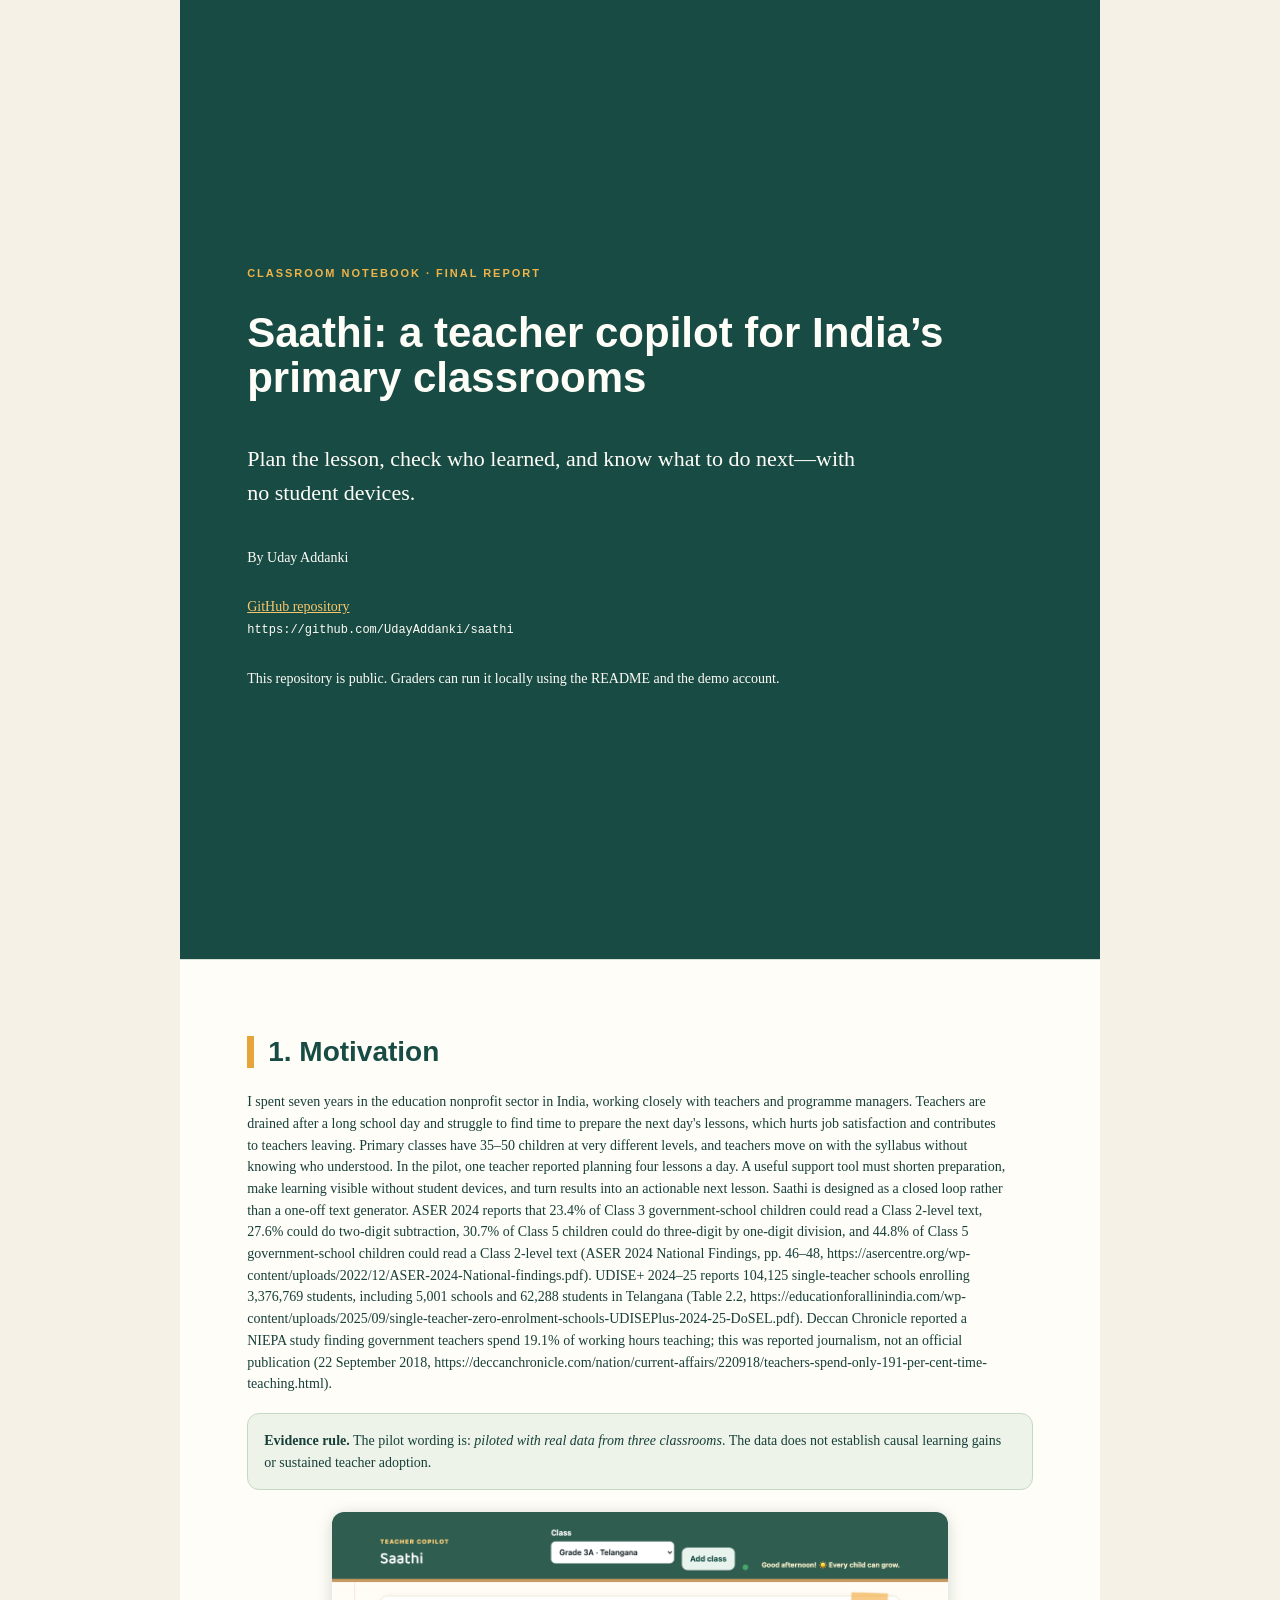
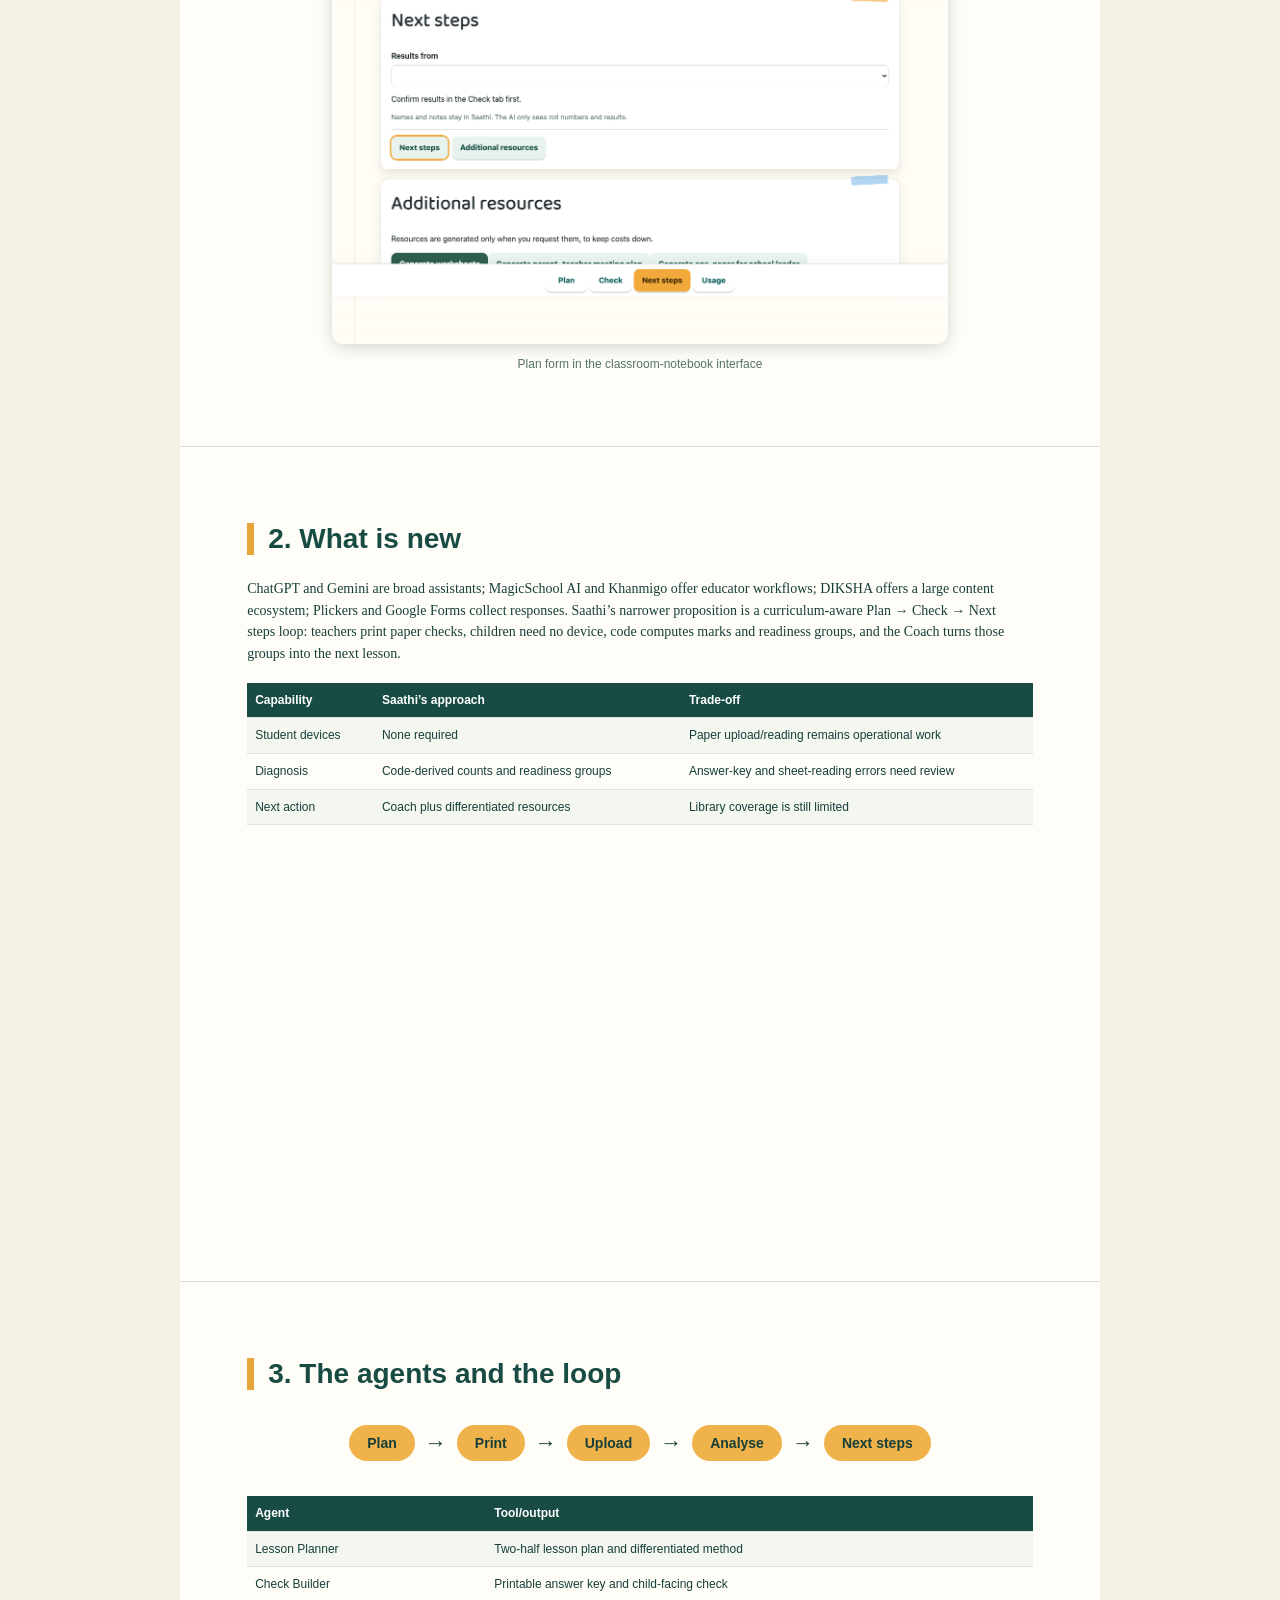
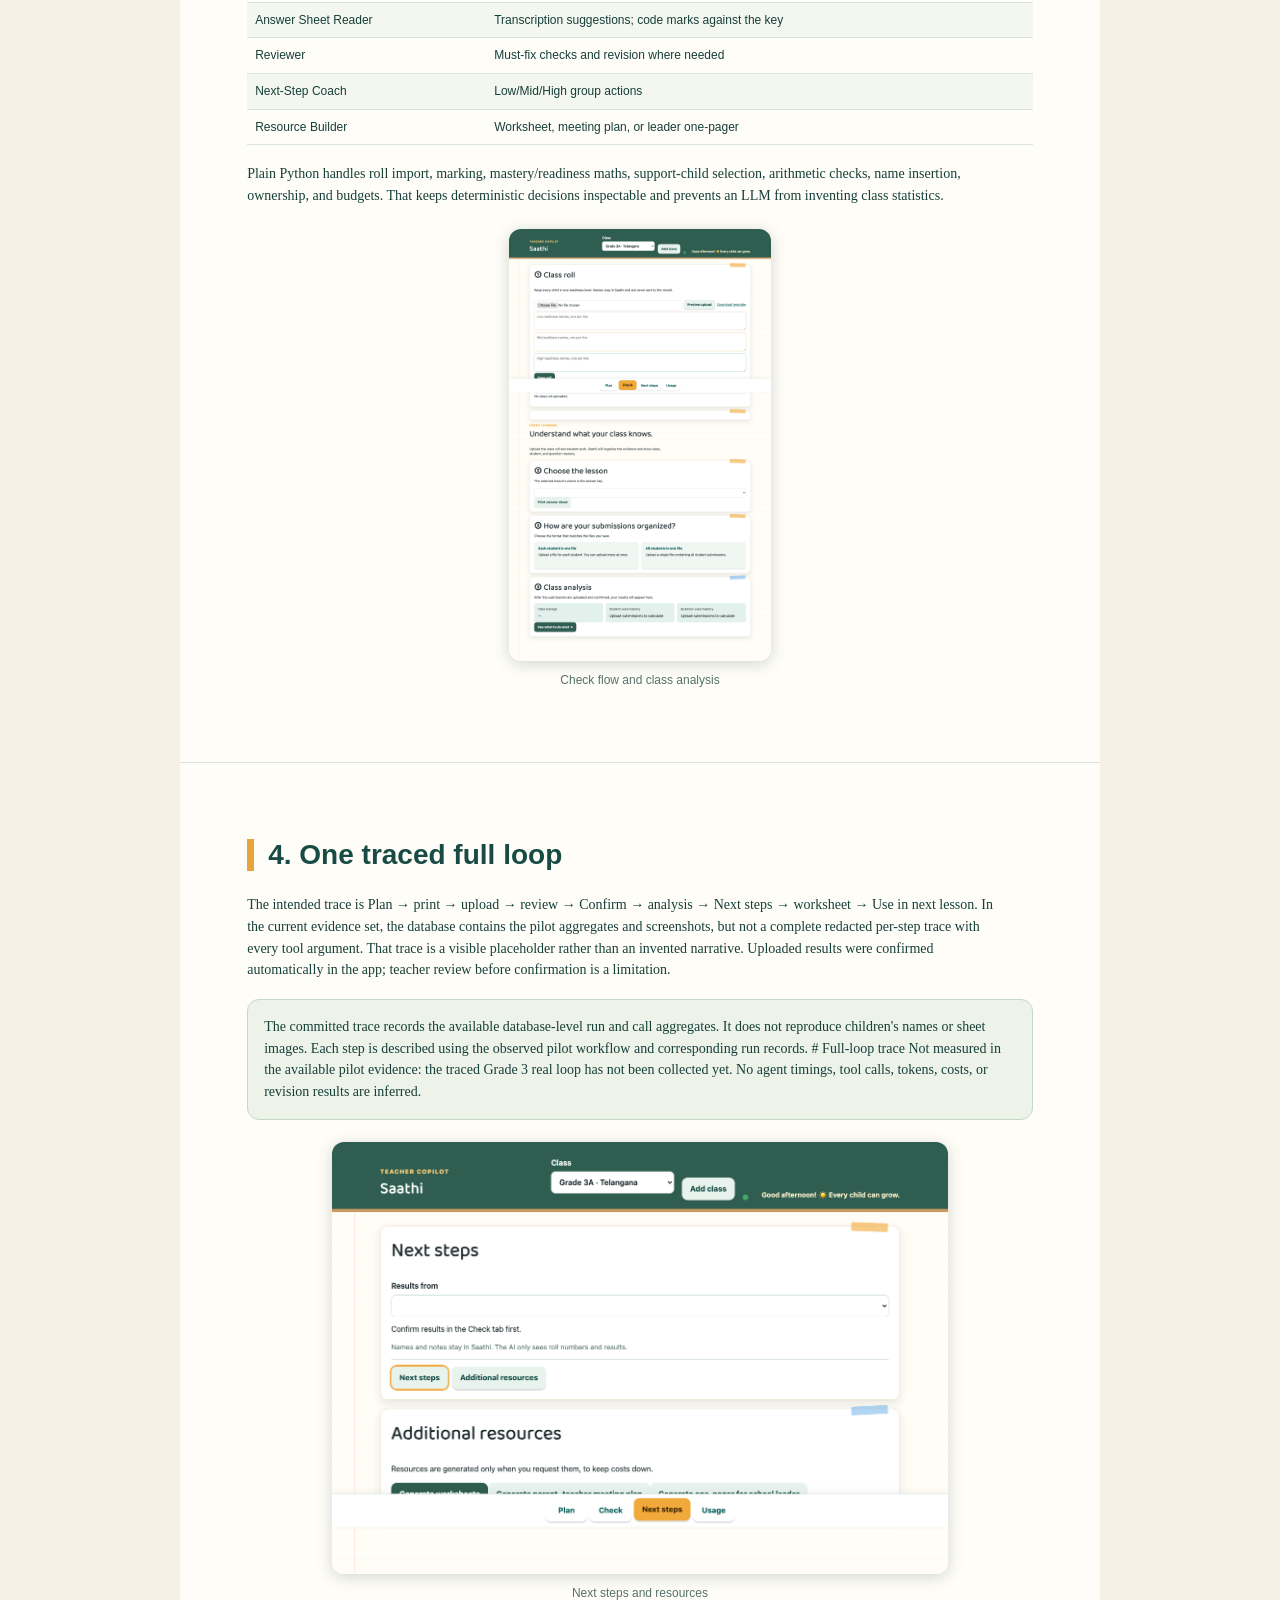
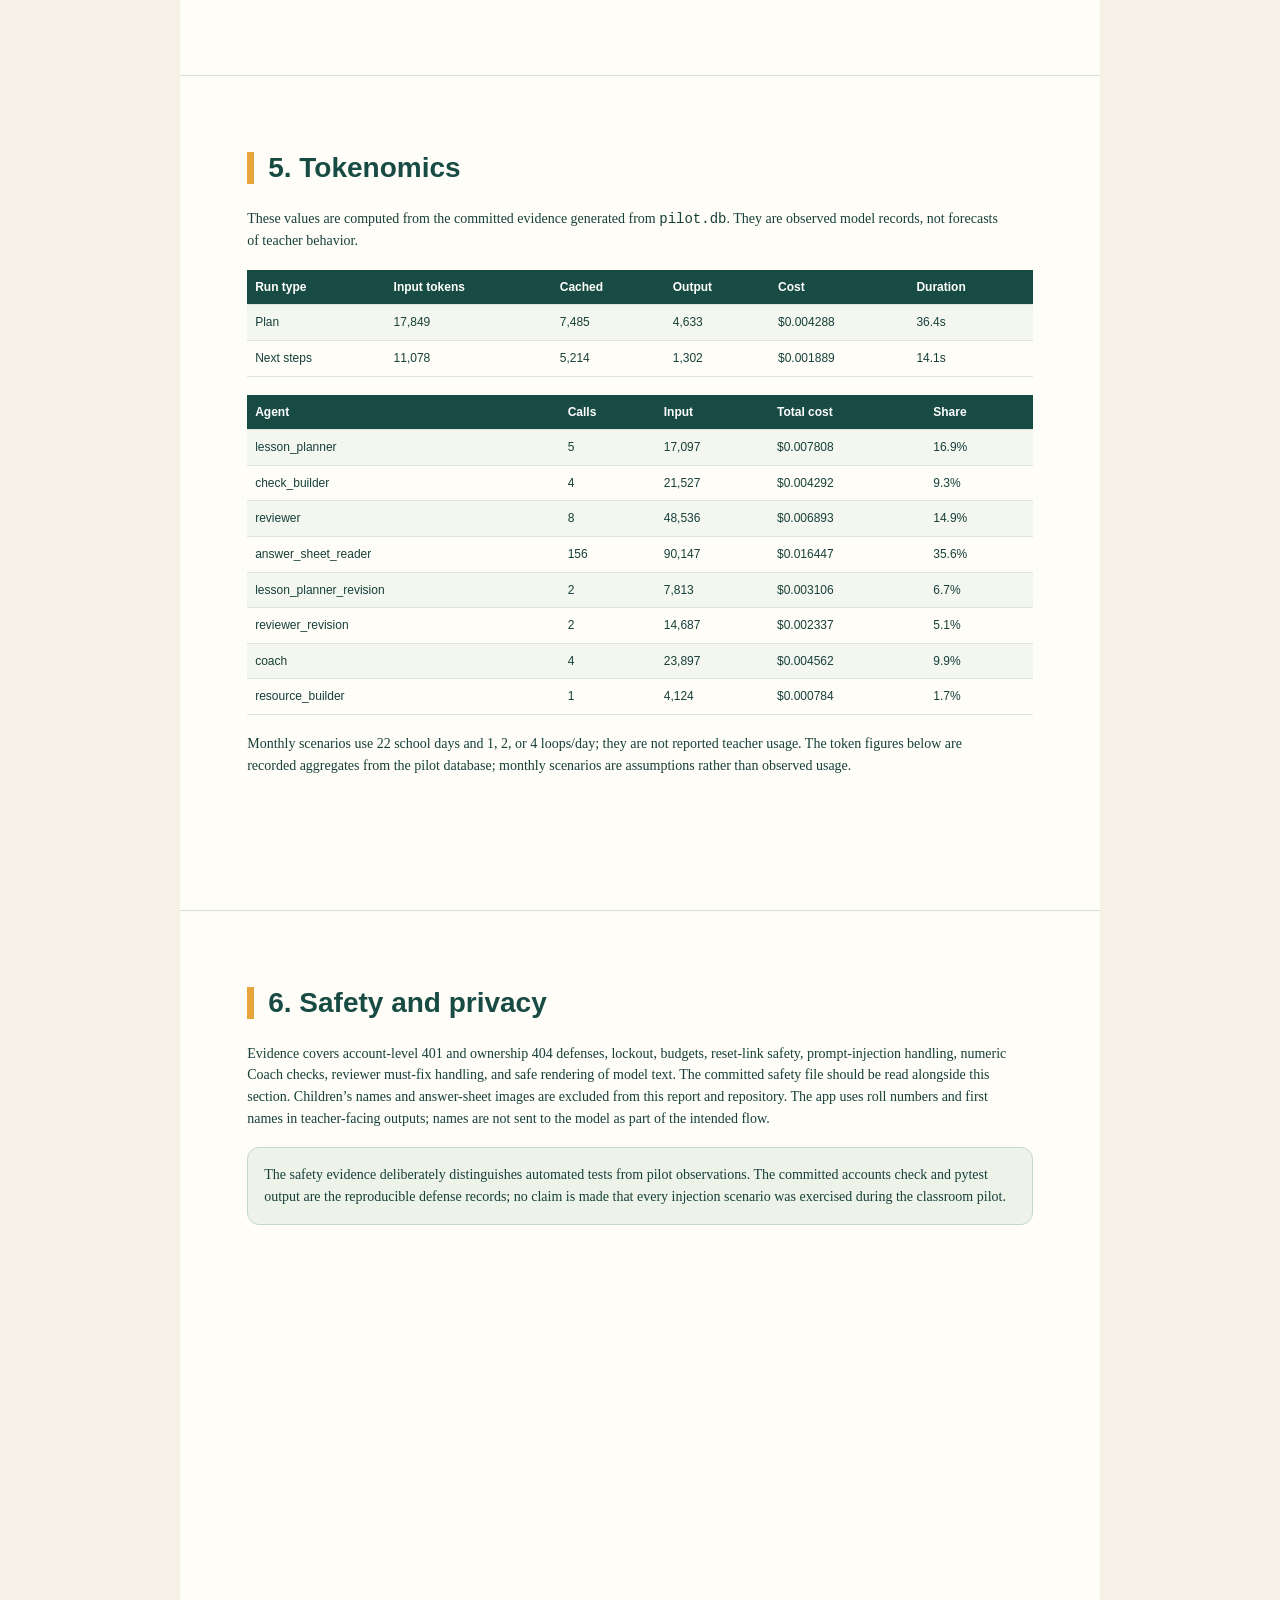
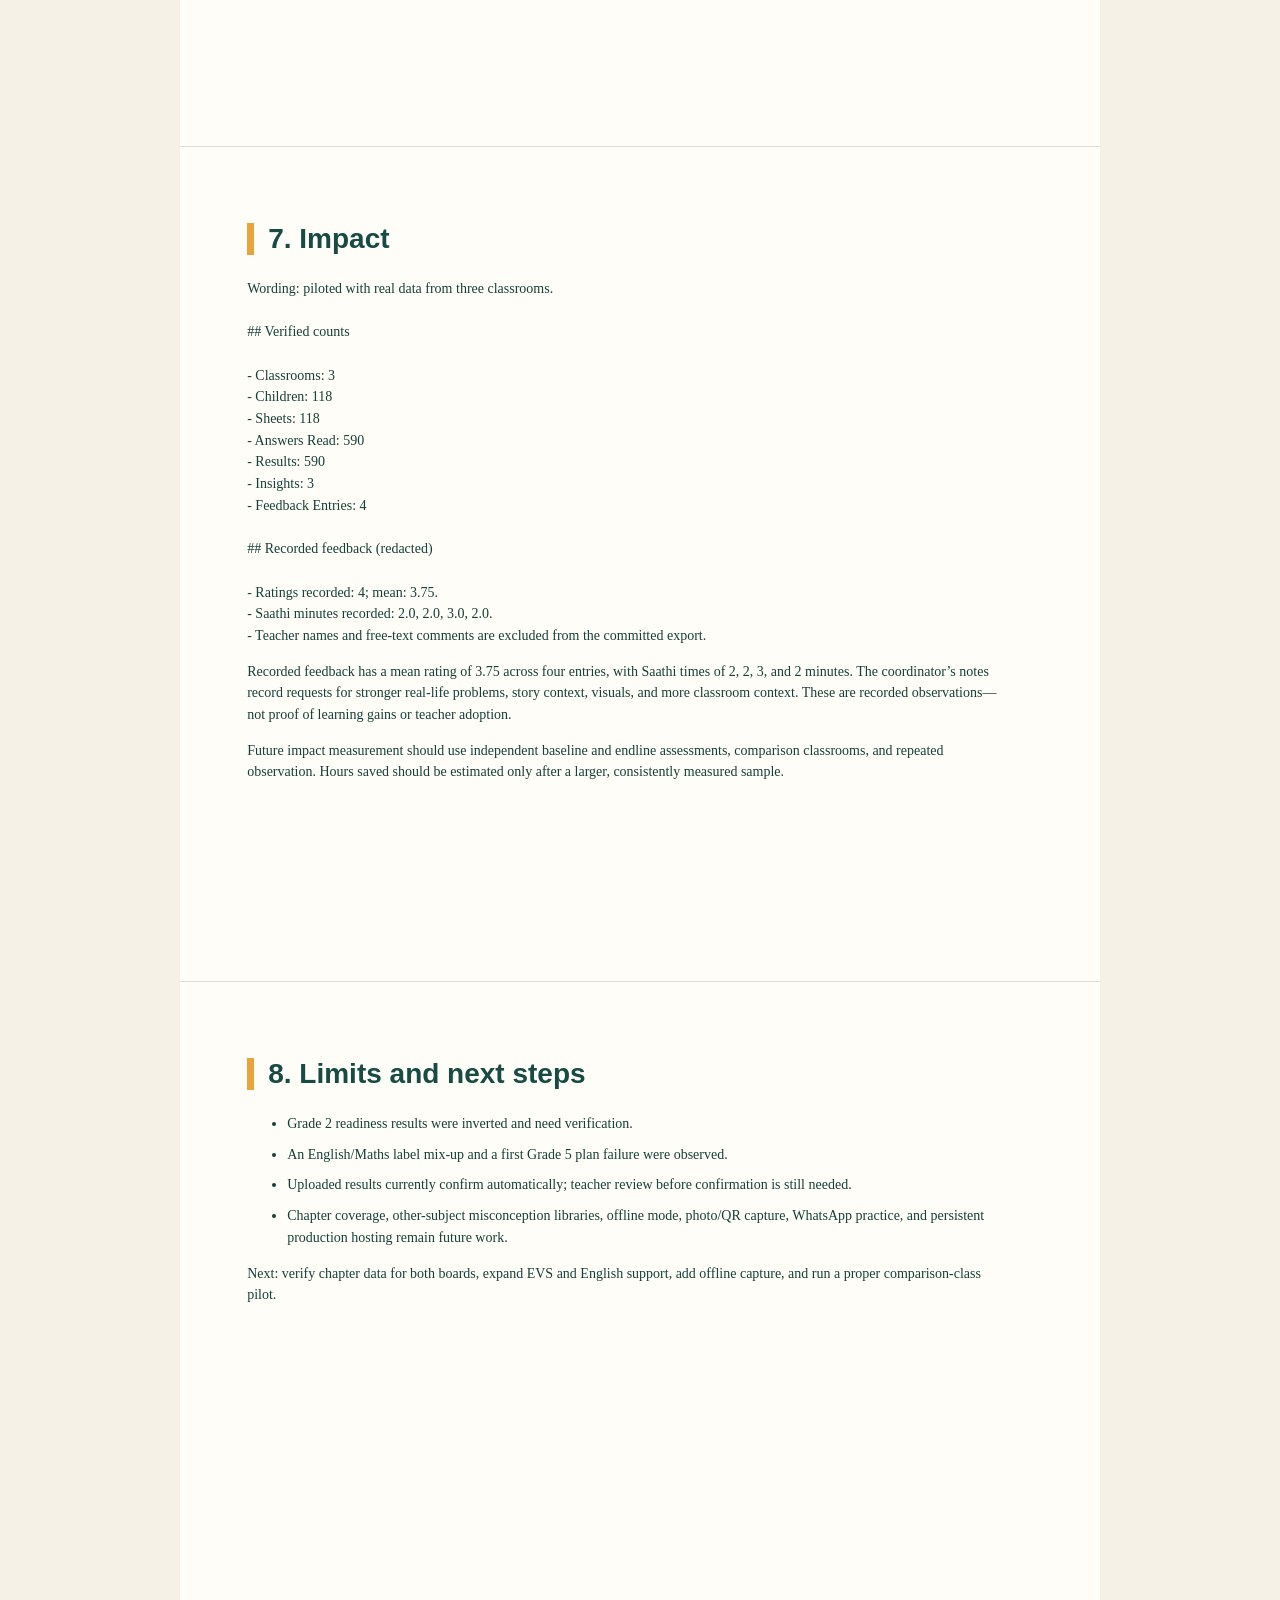
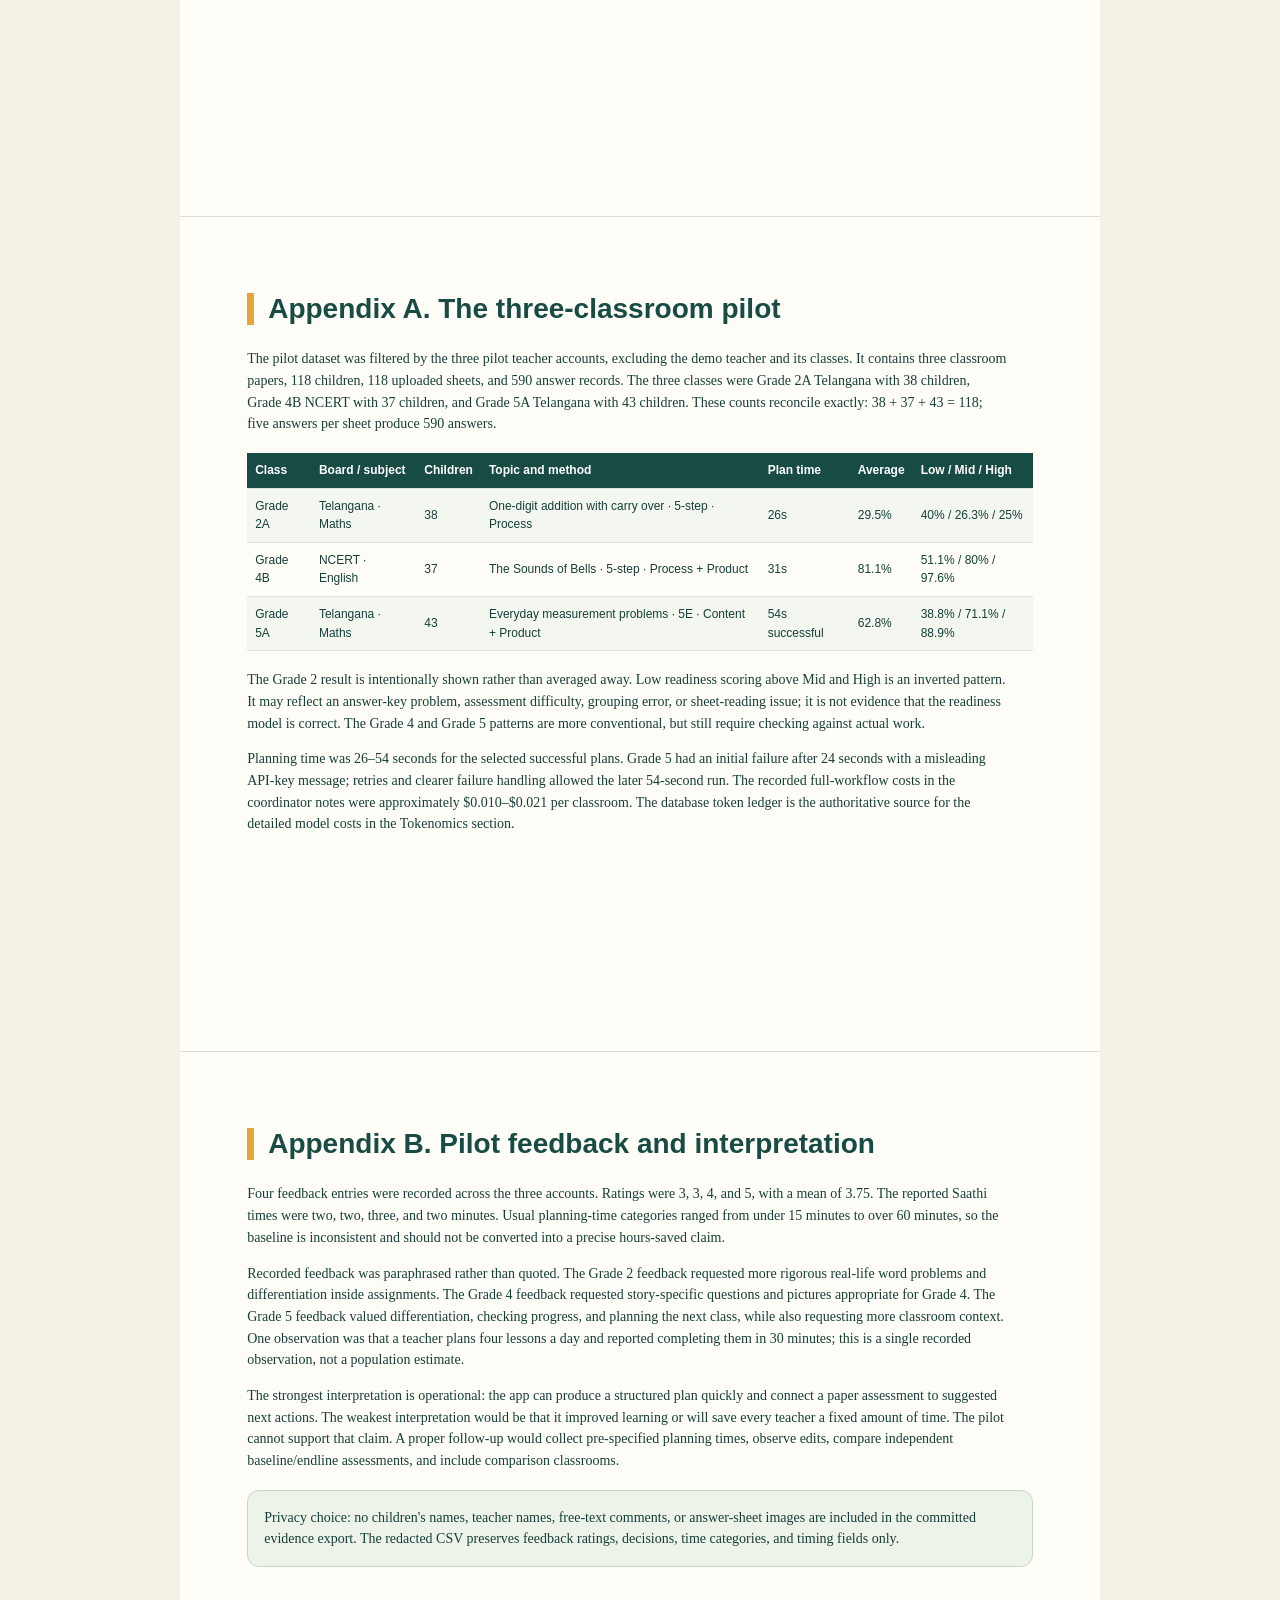
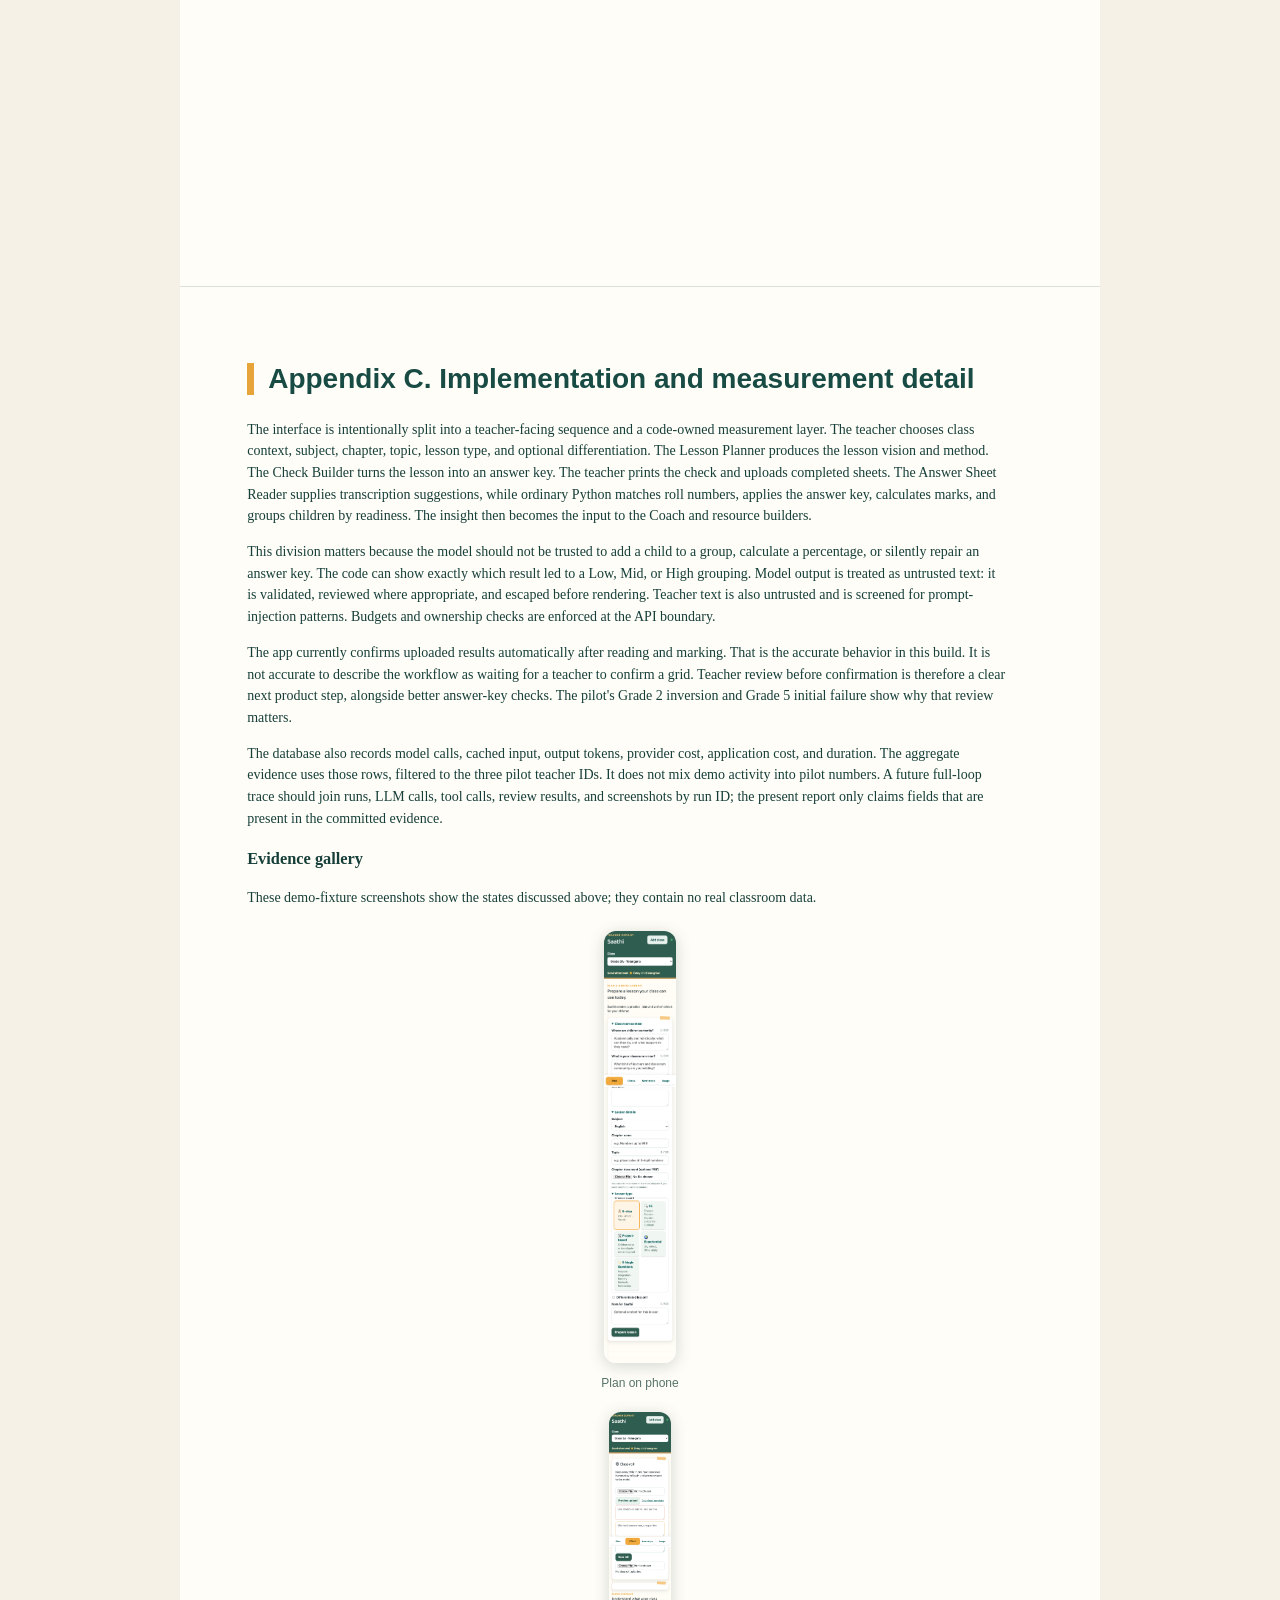
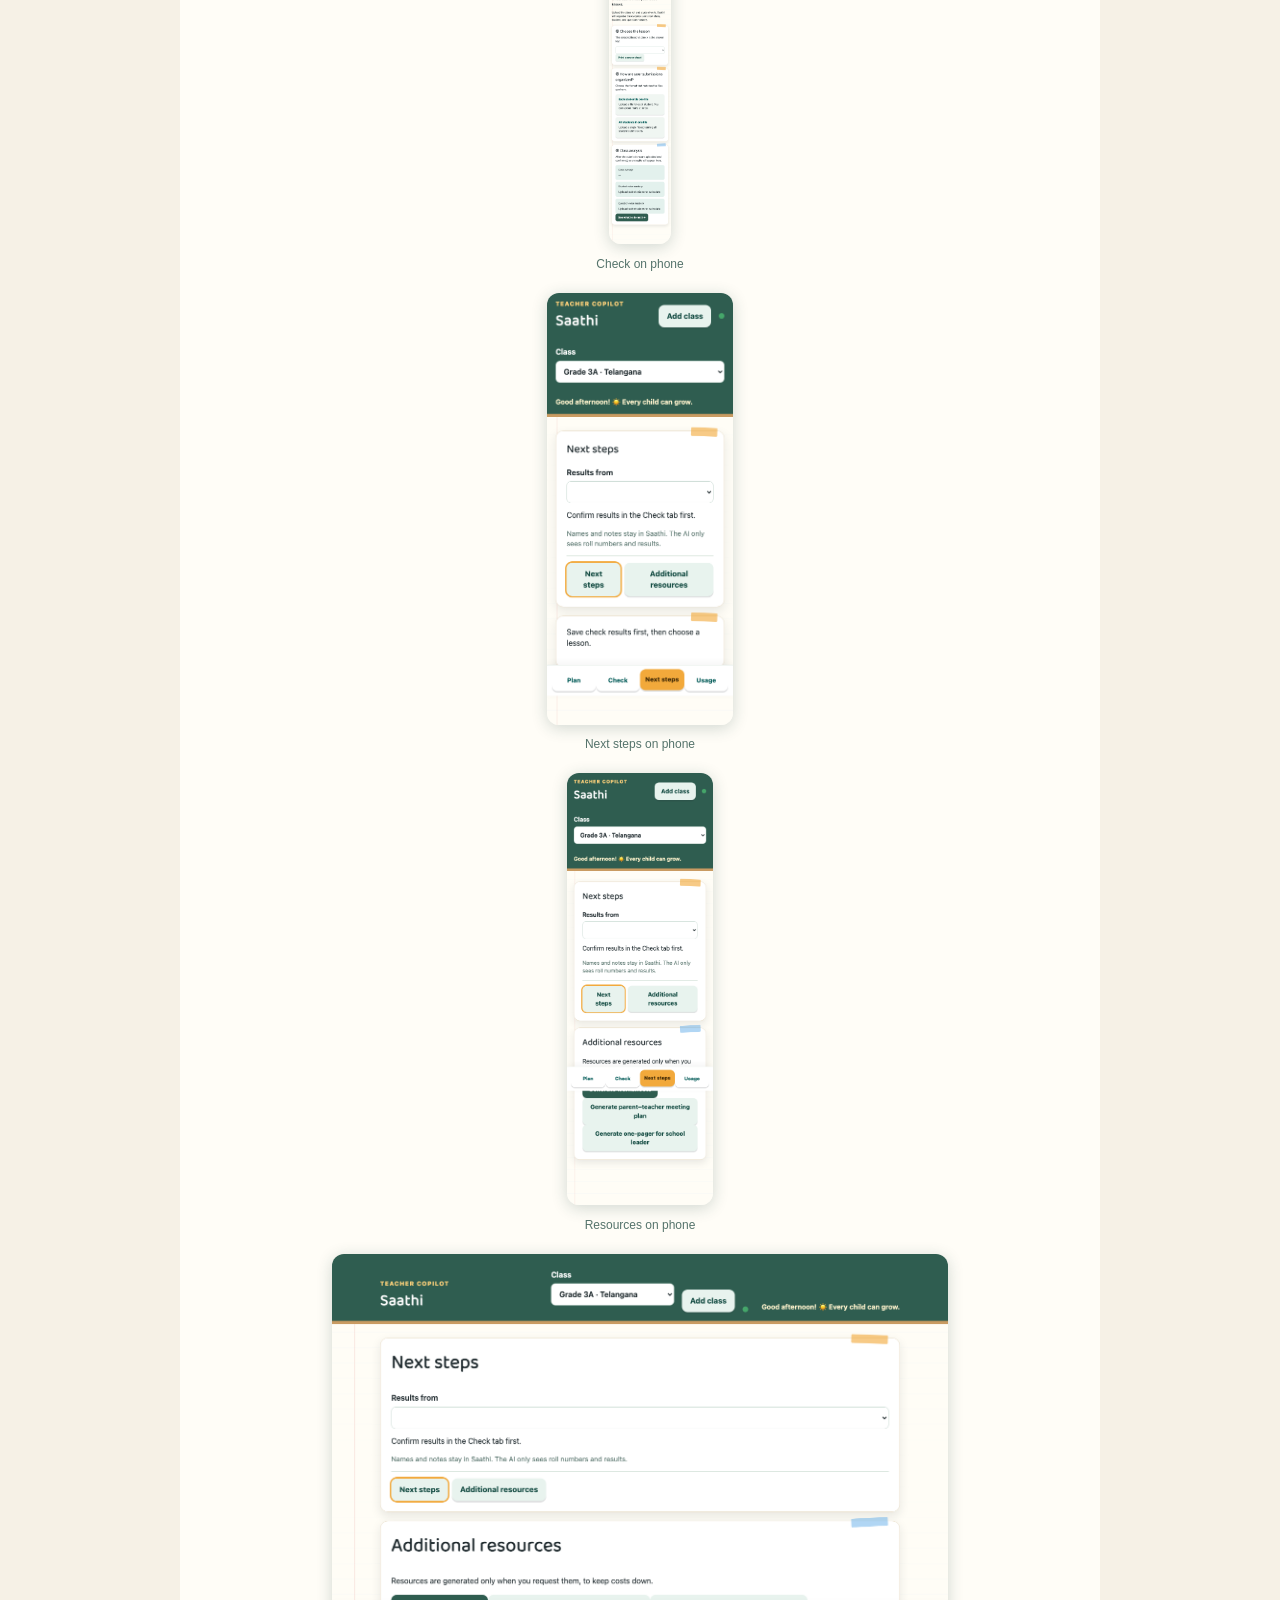
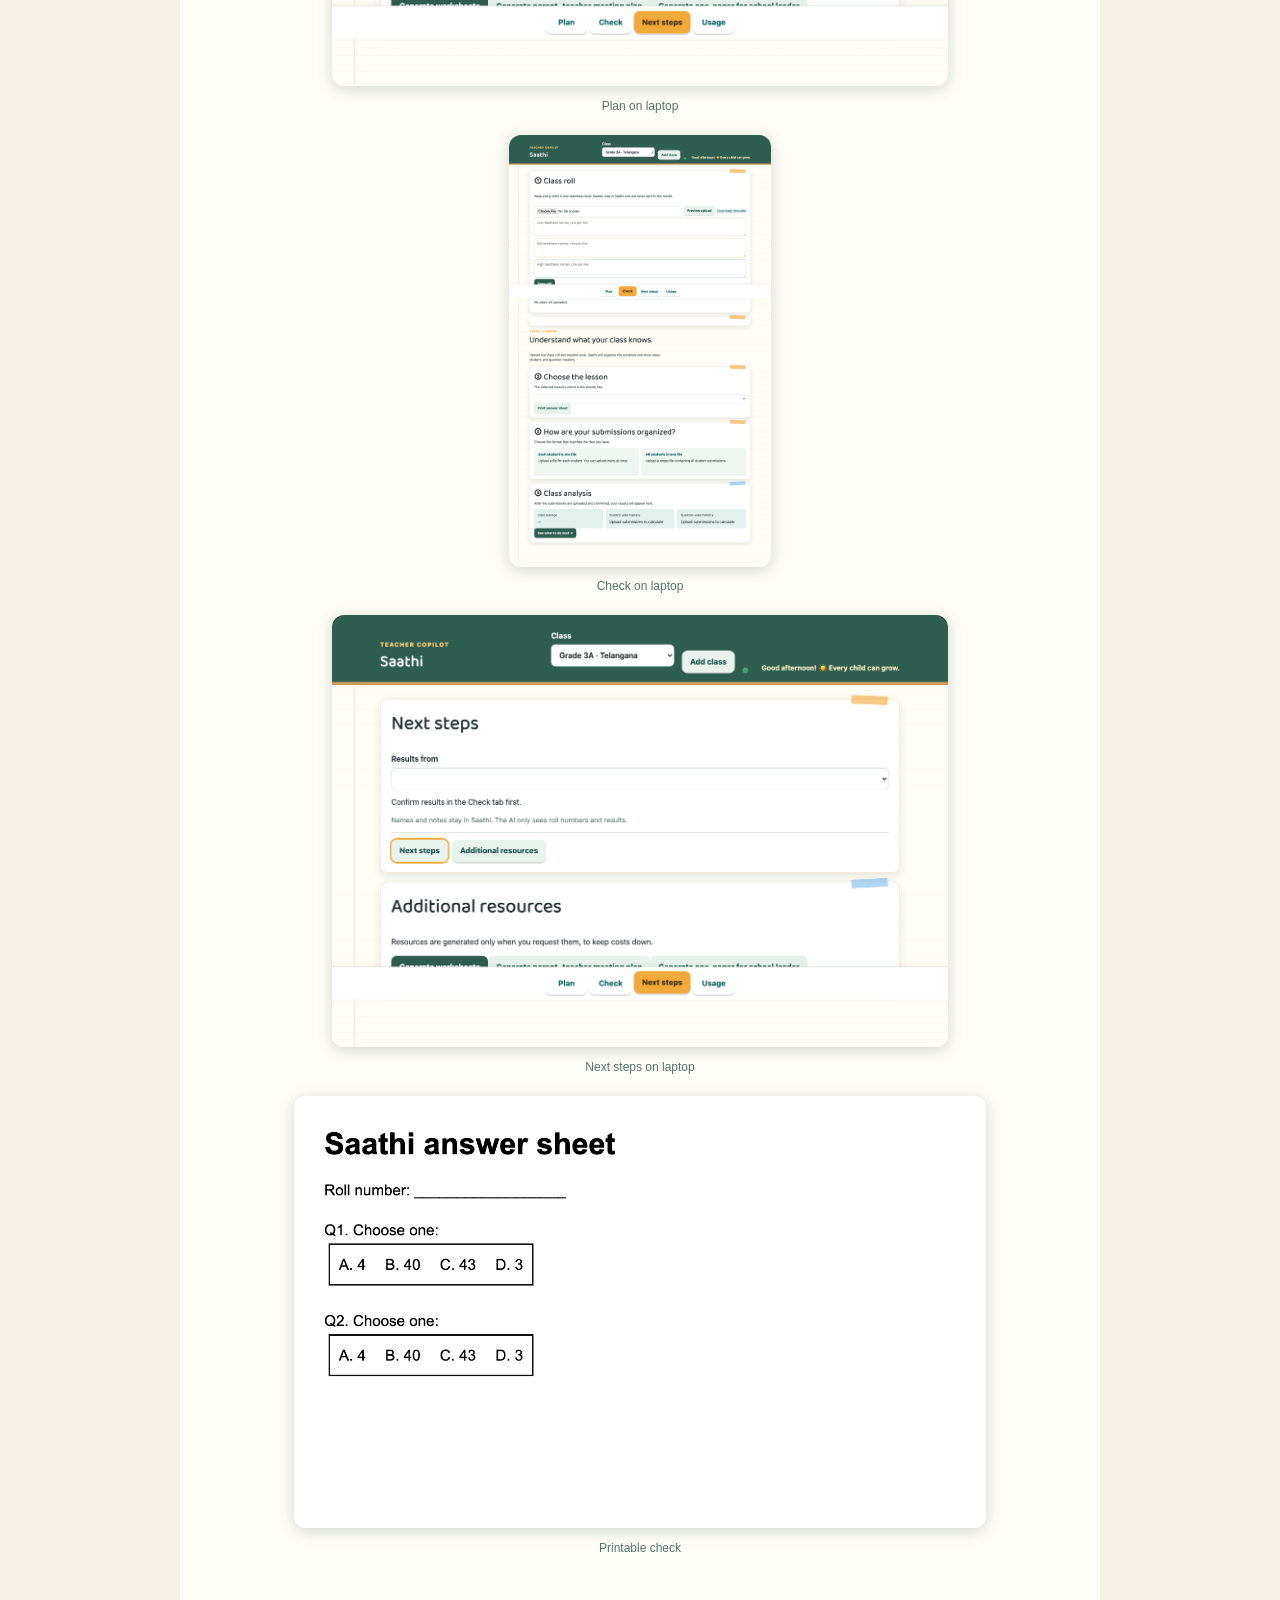
==== commit 22b9a8e8: "Tighten deliverables and add runnable full-loop trace" ====
--- a/report.html
+++ b/report.html
@@ -1,27 +1,17 @@
 <!doctype html><html><head><meta charset='utf-8'><title>Saathi report</title><style>@page{size:letter;margin:0.65in}*{box-sizing:border-box}body{margin:0;background:#f6f1e6;color:#173f3a;font:14px/1.55 Georgia,serif}main{max-width:920px;margin:auto;background:#fffdf7}section{min-height:8.7in;padding:0.55in 0.7in;border-bottom:1px solid #d9e1d7;page-break-before:always}section:first-child{page-break-before:auto}.title{display:flex;flex-direction:column;justify-content:center;background:#174b43;color:#fffdf7;min-height:10in}.eyebrow{letter-spacing:.18em;color:#f0b24b;font:700 11px Arial}.title h1{font:700 42px/1.08 Arial;margin:20px 0}.lead{font-size:22px;max-width:620px}.title a{color:#f7c76e}.title code{font-size:12px}h2{font:700 28px Arial;color:#174b43;border-left:7px solid #e6a43b;padding-left:14px}p{max-width:760px}.callout{background:#edf3e9;border:1px solid #c5d8c8;border-radius:12px;padding:16px;margin:18px 0}table{border-collapse:collapse;width:100%;margin:18px 0;font-family:Arial,sans-serif;font-size:12px}th{background:#174b43;color:#fff;text-align:left}td,th{padding:8px;border-bottom:1px solid #dce5dc}tr:nth-child(even){background:#f3f7f0}.flow{display:flex;gap:10px;align-items:center;justify-content:center;margin:35px 0;flex-wrap:wrap}.flow span{background:#f0b24b;border-radius:20px;padding:10px 18px;font:bold 14px Arial}.flow b{font-size:22px}figure{margin:22px 0;text-align:center}figure img{max-width:100%;max-height:4.5in;border-radius:12px;box-shadow:0 3px 16px #173f3a33}figcaption{font:12px Arial;color:#55736b;margin-top:6px}li{margin:9px 0}@media print{section{min-height:9.3in}a{color:#174b43;text-decoration:none}.title{print-color-adjust:exact;-webkit-print-color-adjust:exact}}</style></head><body><main>
 <section class="title"><p class="eyebrow">CLASSROOM NOTEBOOK · FINAL REPORT</p><h1>Saathi: a teacher copilot for India’s primary classrooms</h1><p class="lead">Plan the lesson, check who learned, and know what to do next—with no student devices.</p><p>By Uday Addanki</p><p><a href="https://github.com/UdayAddanki/saathi">GitHub repository</a><br><code>https://github.com/UdayAddanki/saathi</code></p><p>This repository is public. Graders can run it locally using the README and the demo account.</p></section>
-<section><h2>1. Motivation</h2><p>Teachers in primary classrooms prepare for the next day while managing children at different levels. A useful support tool must shorten preparation, make learning visible without student devices, and turn results into an actionable next lesson. Saathi is designed as a closed loop rather than a one-off text generator. Public-source figures and citations No external statistic is used in this report unless it has a specific source attached. The pilot evidence is reported directly from the local database.</p><div class="callout"><b>Evidence rule.</b> The pilot wording is: <em>piloted with real data from three classrooms</em>. The data does not establish causal learning gains or sustained teacher adoption.</div><figure><img src="[data-uri]" alt="Plan form in the classroom-notebook interface"><figcaption>Plan form in the classroom-notebook interface</figcaption></figure></section>
+<section><h2>1. Motivation</h2><p>I spent seven years in the education nonprofit sector in India, working closely with teachers and programme managers. Teachers are drained after a long school day and struggle to find time to prepare the next day's lessons, which hurts job satisfaction and contributes to teachers leaving. Primary classes have 35–50 children at very different levels, and teachers move on with the syllabus without knowing who understood. In the pilot, one teacher reported planning four lessons a day. A useful support tool must shorten preparation, make learning visible without student devices, and turn results into an actionable next lesson. Saathi is designed as a closed loop rather than a one-off text generator. ASER 2024 reports that 23.4% of Class 3 government-school children could read a Class 2-level text, 27.6% could do two-digit subtraction, 30.7% of Class 5 children could do three-digit by one-digit division, and 44.8% of Class 5 government-school children could read a Class 2-level text (ASER 2024 National Findings, pp. 46–48, https://asercentre.org/wp-content/uploads/2022/12/ASER-2024-National-findings.pdf). UDISE+ 2024–25 reports 104,125 single-teacher schools enrolling 3,376,769 students, including 5,001 schools and 62,288 students in Telangana (Table 2.2, https://educationforallinindia.com/wp-content/uploads/2025/09/single-teacher-zero-enrolment-schools-UDISEPlus-2024-25-DoSEL.pdf). Deccan Chronicle reported a NIEPA study finding government teachers spend 19.1% of working hours teaching; this was reported journalism, not an official publication (22 September 2018, https://deccanchronicle.com/nation/current-affairs/220918/teachers-spend-only-191-per-cent-time-teaching.html).</p><div class="callout"><b>Evidence rule.</b> The pilot wording is: <em>piloted with real data from three classrooms</em>. The data does not establish causal learning gains or sustained teacher adoption.</div><figure><img src="[data-uri]" alt="Plan form in the classroom-notebook interface"><figcaption>Plan form in the classroom-notebook interface</figcaption></figure></section>
 <section><h2>2. What is new</h2><p>ChatGPT and Gemini are broad assistants; MagicSchool AI and Khanmigo offer educator workflows; DIKSHA offers a large content ecosystem; Plickers and Google Forms collect responses. Saathi’s narrower proposition is a curriculum-aware Plan → Check → Next steps loop: teachers print paper checks, children need no device, code computes marks and readiness groups, and the Coach turns those groups into the next lesson.</p><table><tr><th>Capability</th><th>Saathi’s approach</th><th>Trade-off</th></tr><tr><td>Student devices</td><td>None required</td><td>Paper upload/reading remains operational work</td></tr><tr><td>Diagnosis</td><td>Code-derived counts and readiness groups</td><td>Answer-key and sheet-reading errors need review</td></tr><tr><td>Next action</td><td>Coach plus differentiated resources</td><td>Library coverage is still limited</td></tr></table></section>
 <section><h2>3. The agents and the loop</h2><div class="flow"><span>Plan</span><b>→</b><span>Print</span><b>→</b><span>Upload</span><b>→</b><span>Analyse</span><b>→</b><span>Next steps</span></div><table><tr><th>Agent</th><th>Tool/output</th></tr><tr><td>Lesson Planner</td><td>Two-half lesson plan and differentiated method</td></tr><tr><td>Check Builder</td><td>Printable answer key and child-facing check</td></tr><tr><td>Answer Sheet Reader</td><td>Transcription suggestions; code marks against the key</td></tr><tr><td>Reviewer</td><td>Must-fix checks and revision where needed</td></tr><tr><td>Next-Step Coach</td><td>Low/Mid/High group actions</td></tr><tr><td>Resource Builder</td><td>Worksheet, meeting plan, or leader one-pager</td></tr></table><p>Plain Python handles roll import, marking, mastery/readiness maths, support-child selection, arithmetic checks, name insertion, ownership, and budgets. That keeps deterministic decisions inspectable and prevents an LLM from inventing class statistics.</p><figure><img src="[data-uri]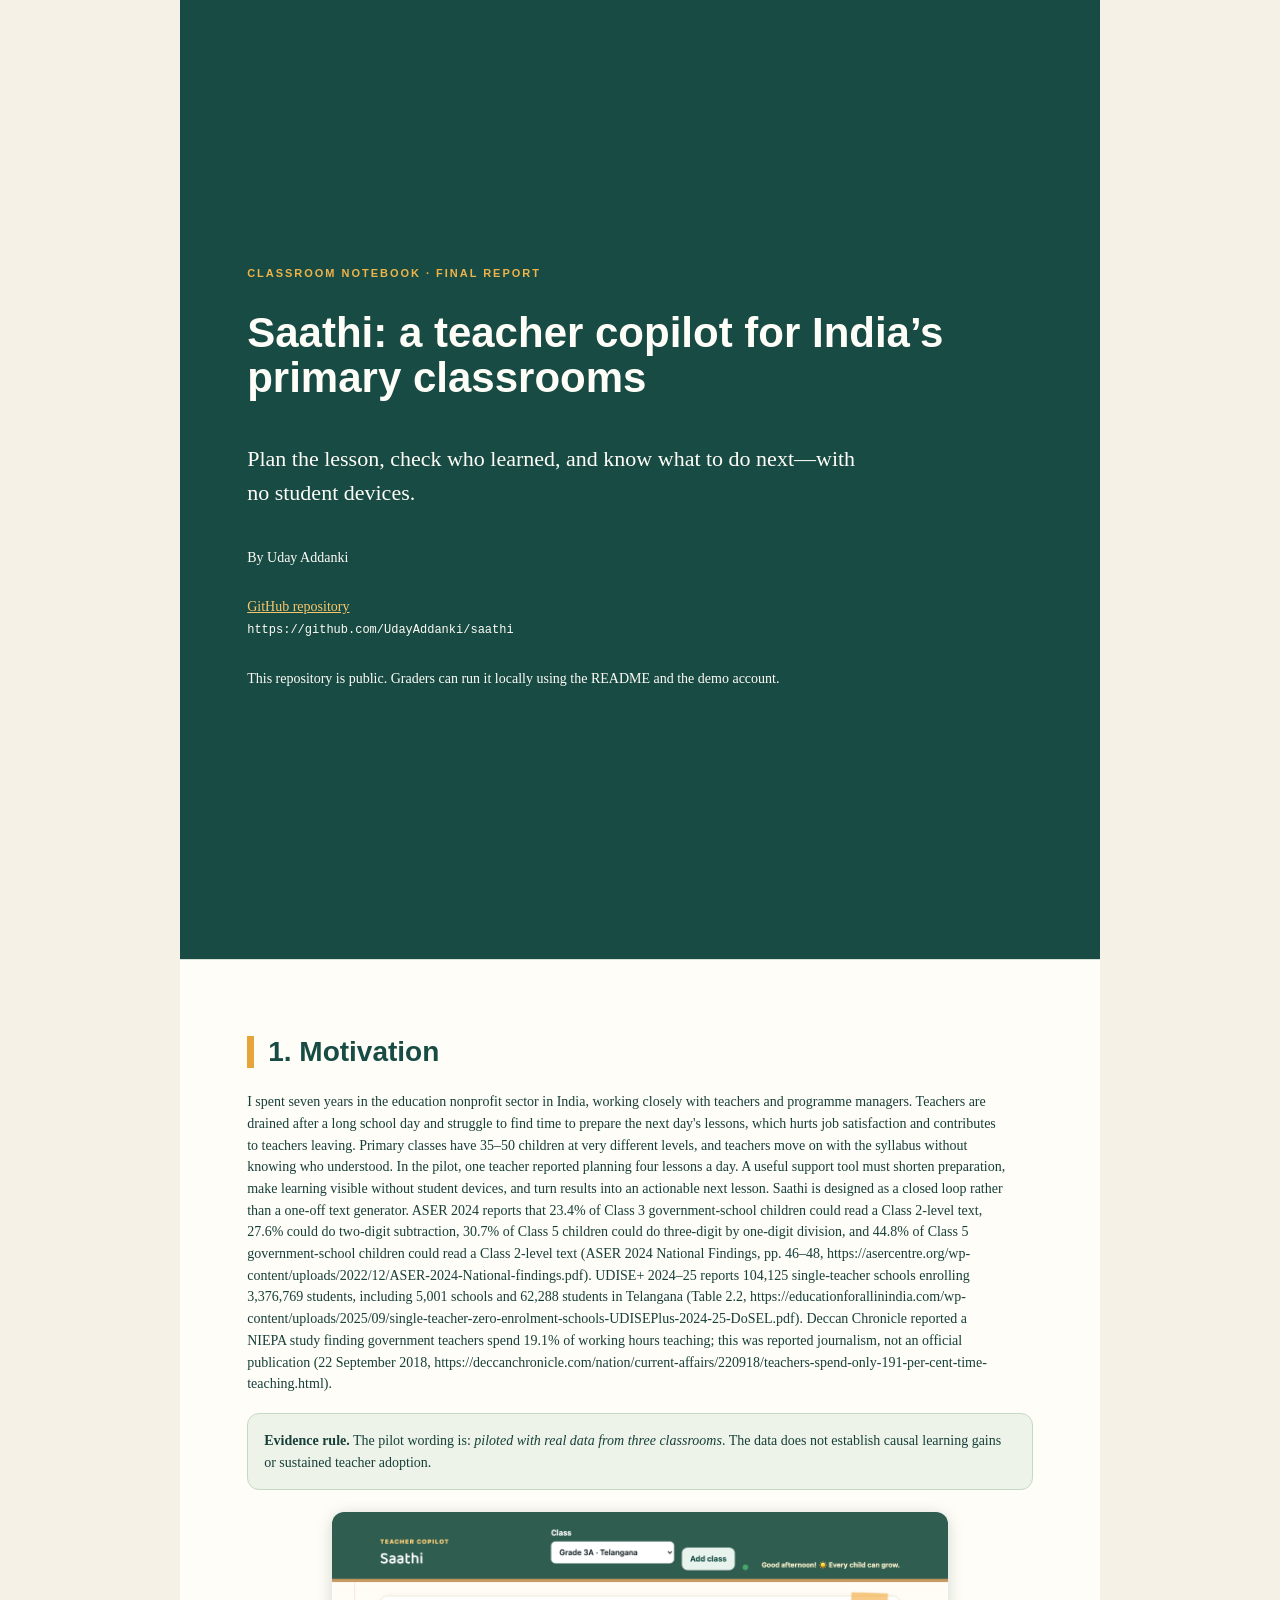
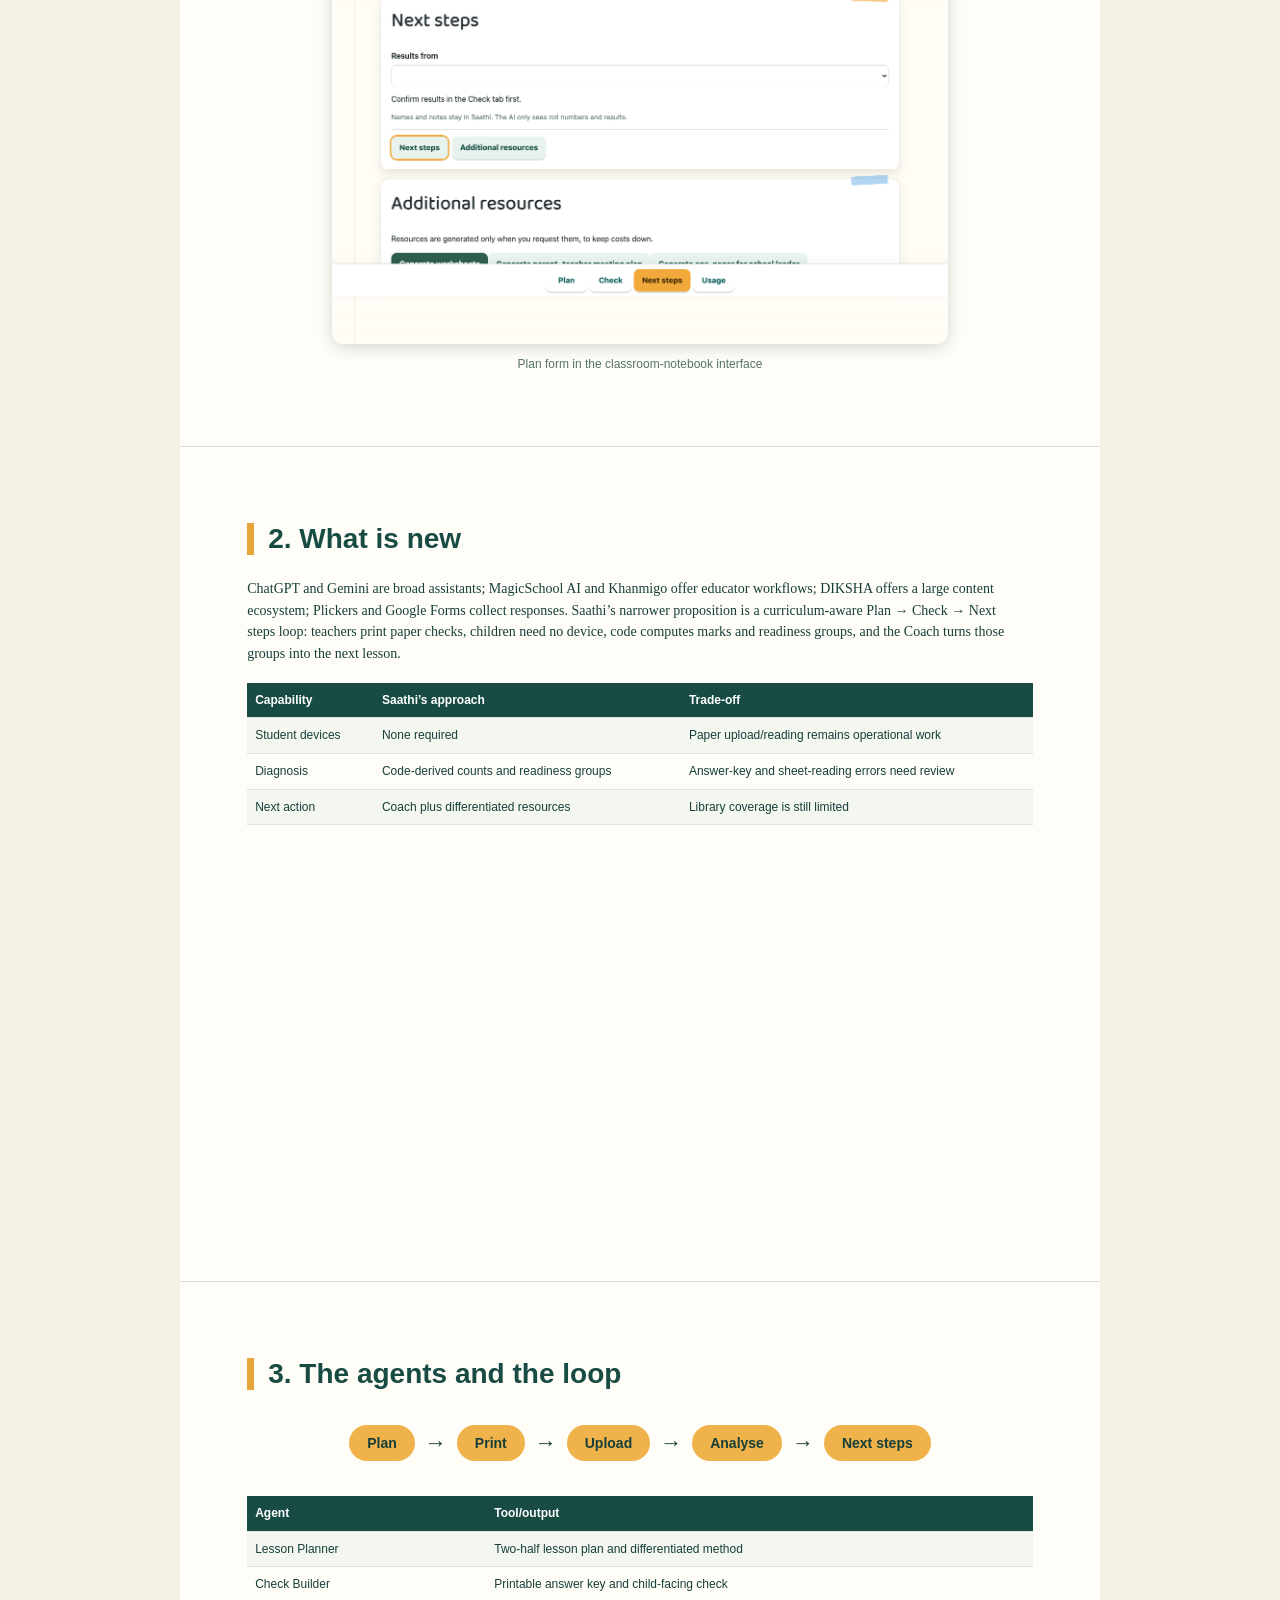
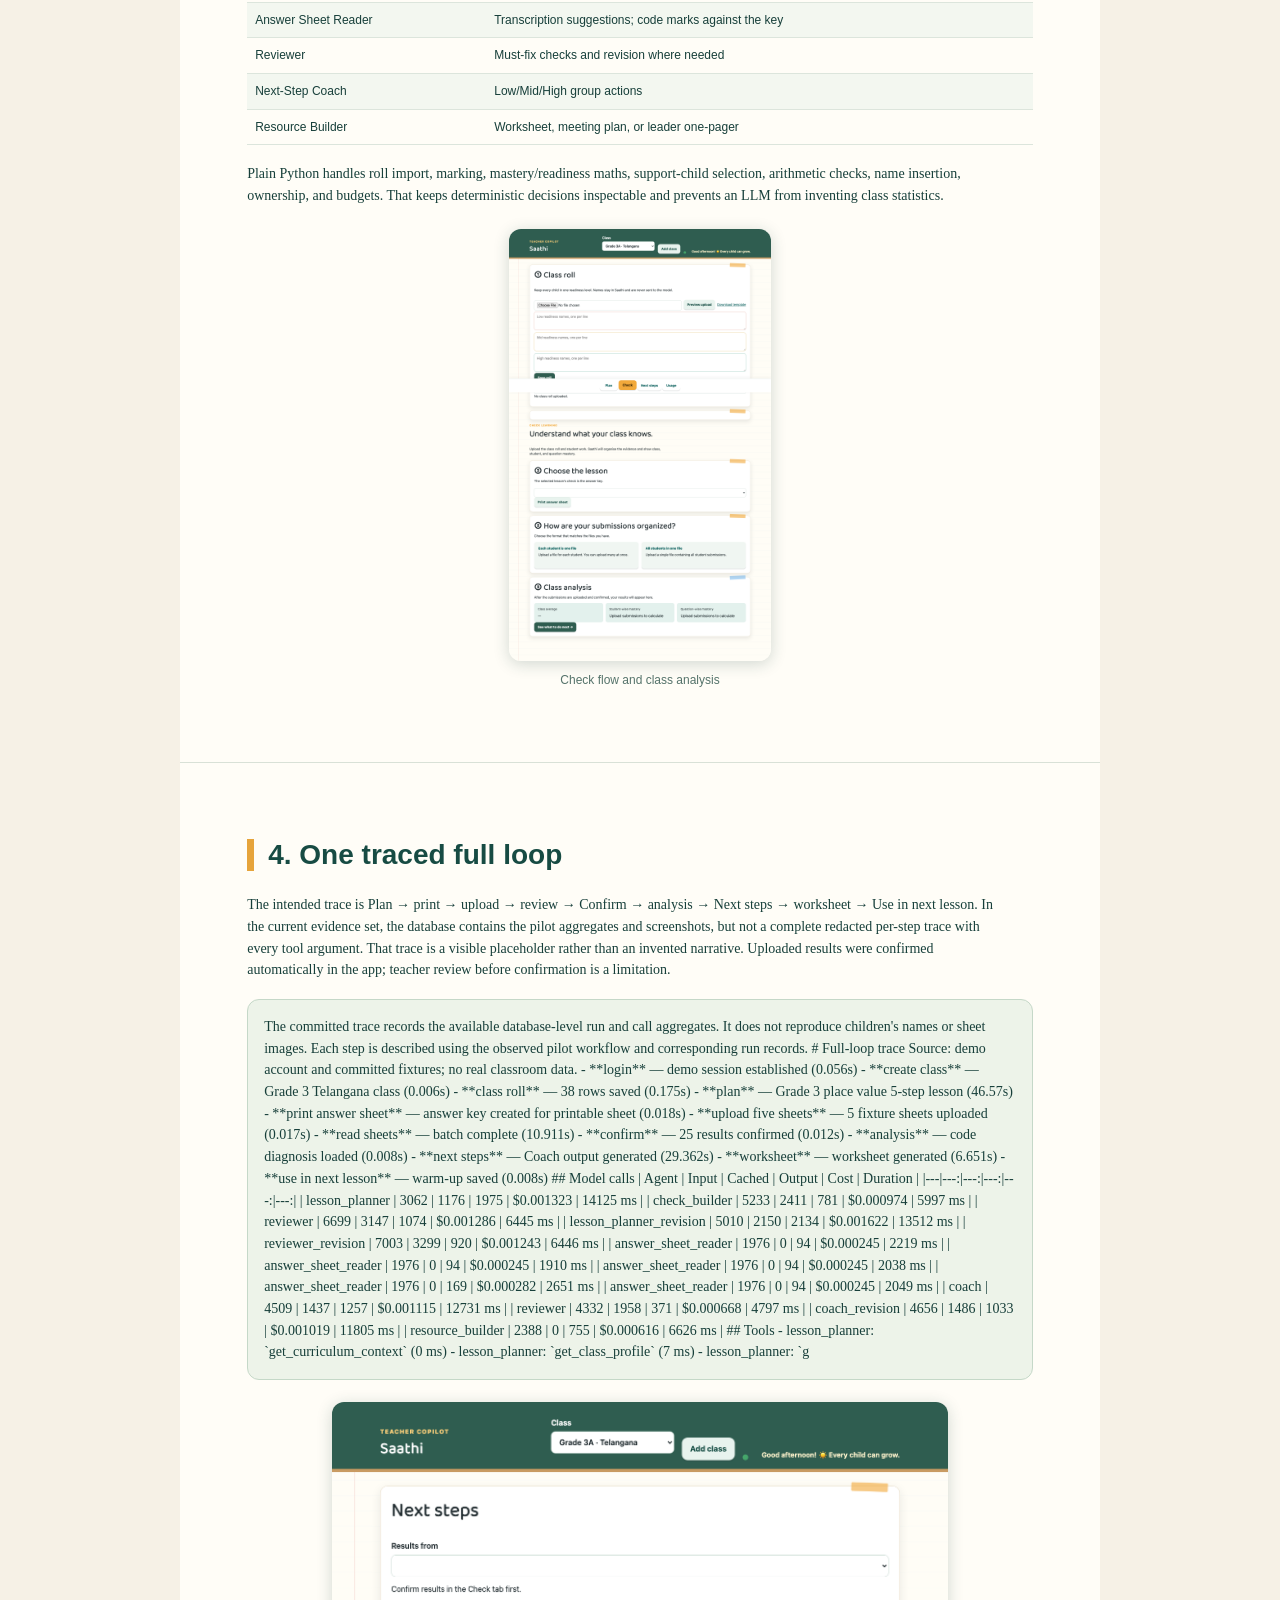
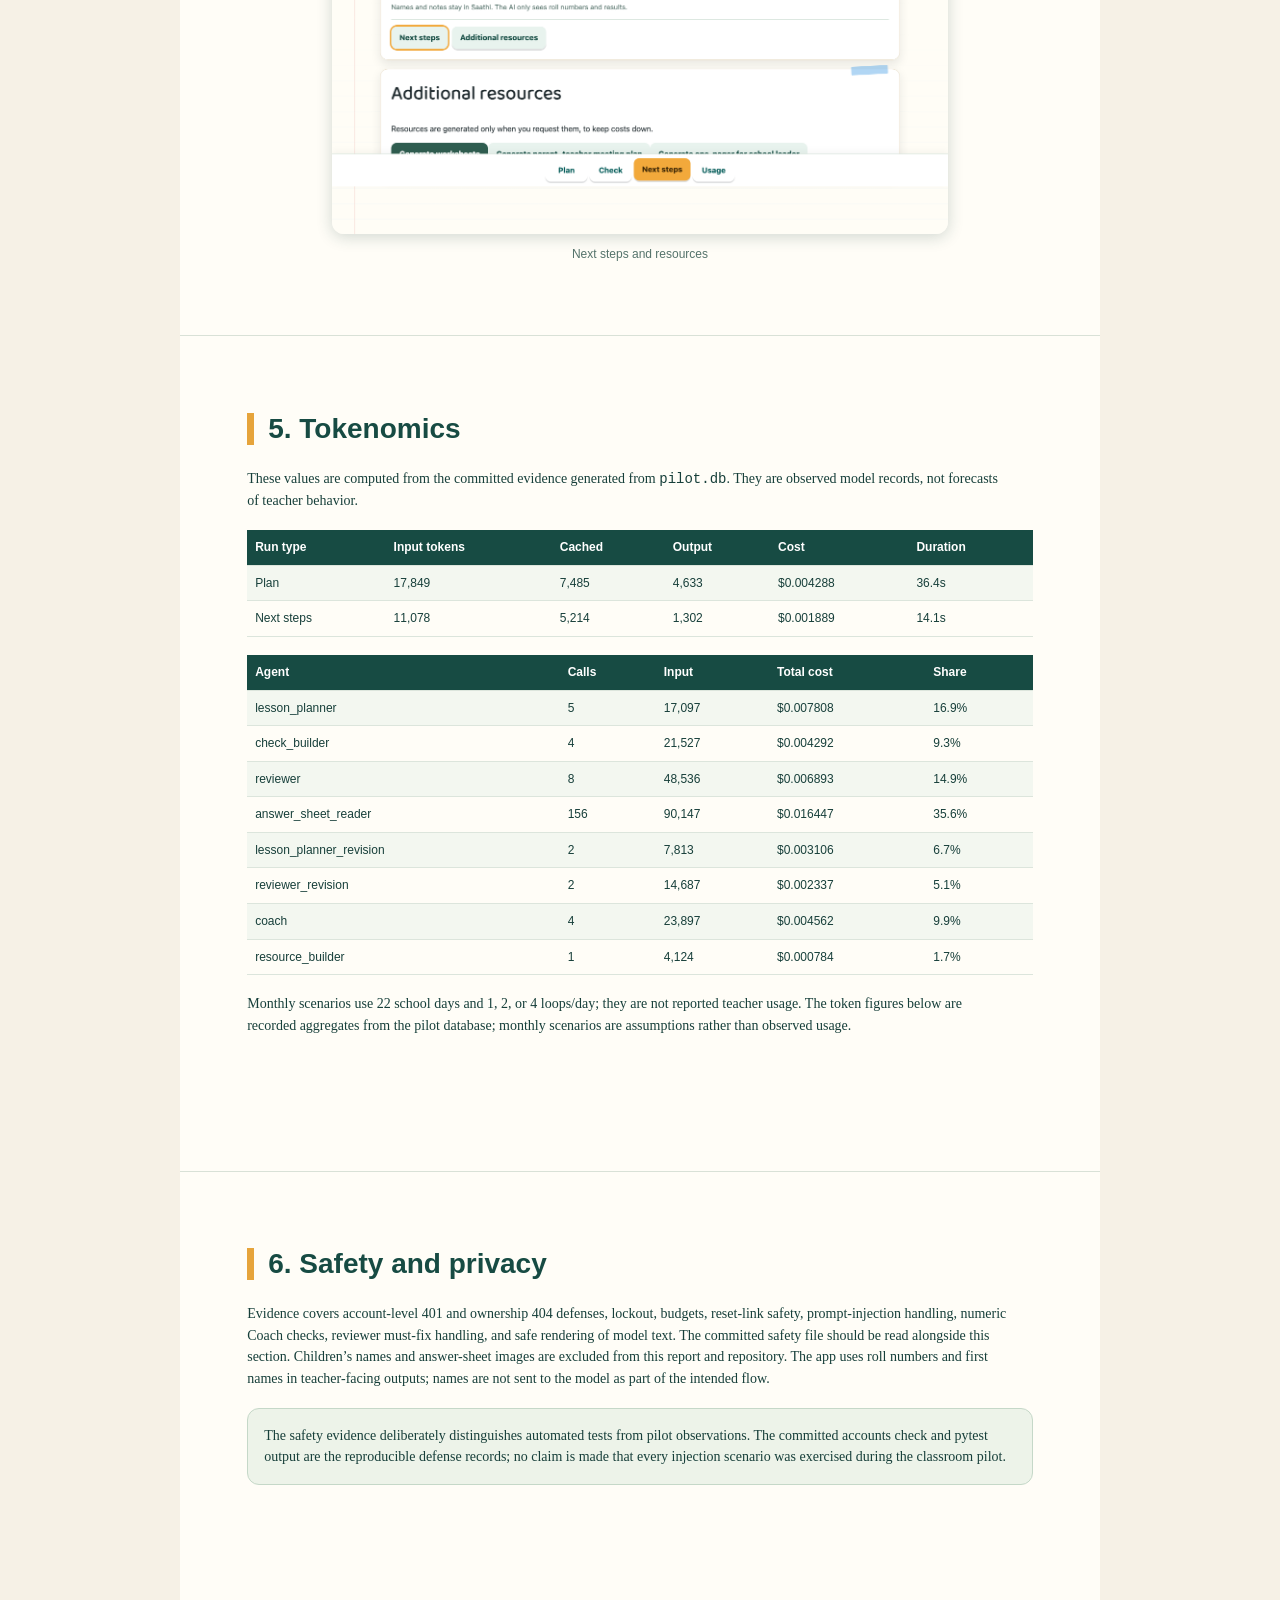
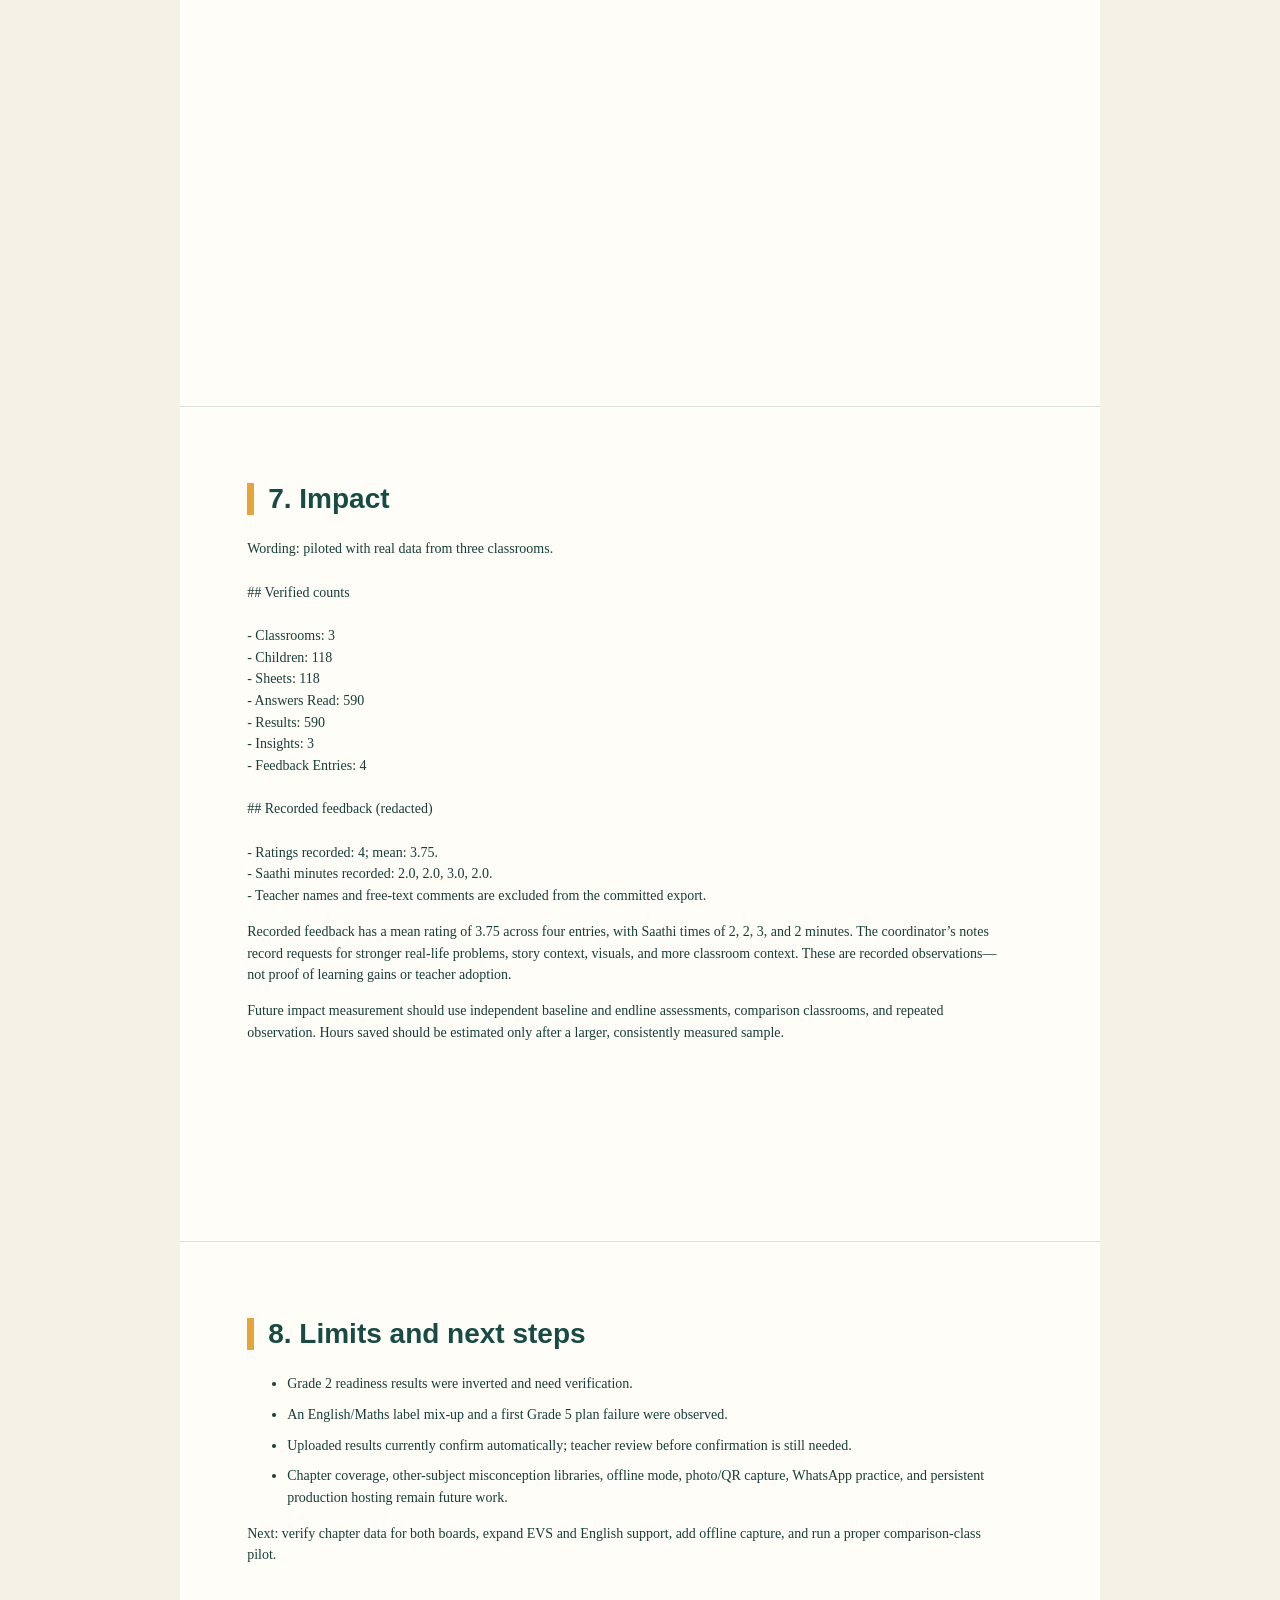
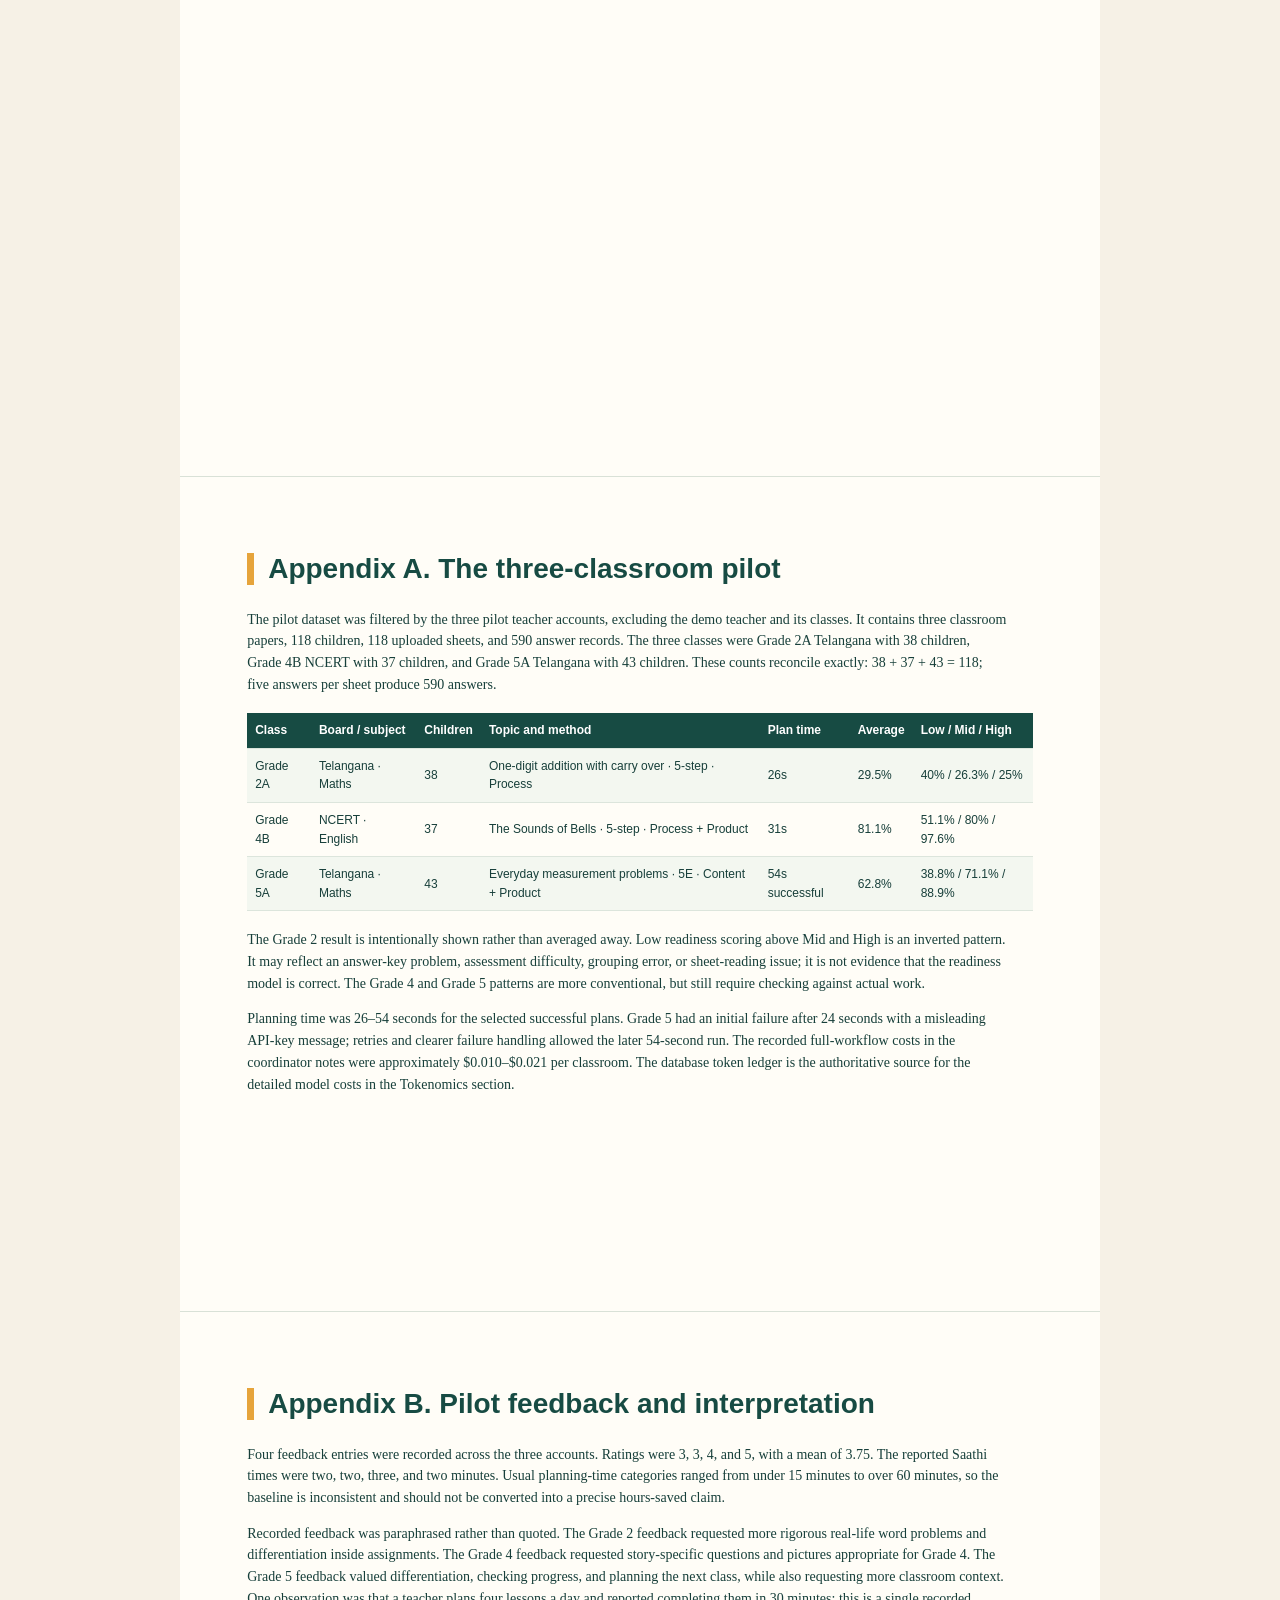
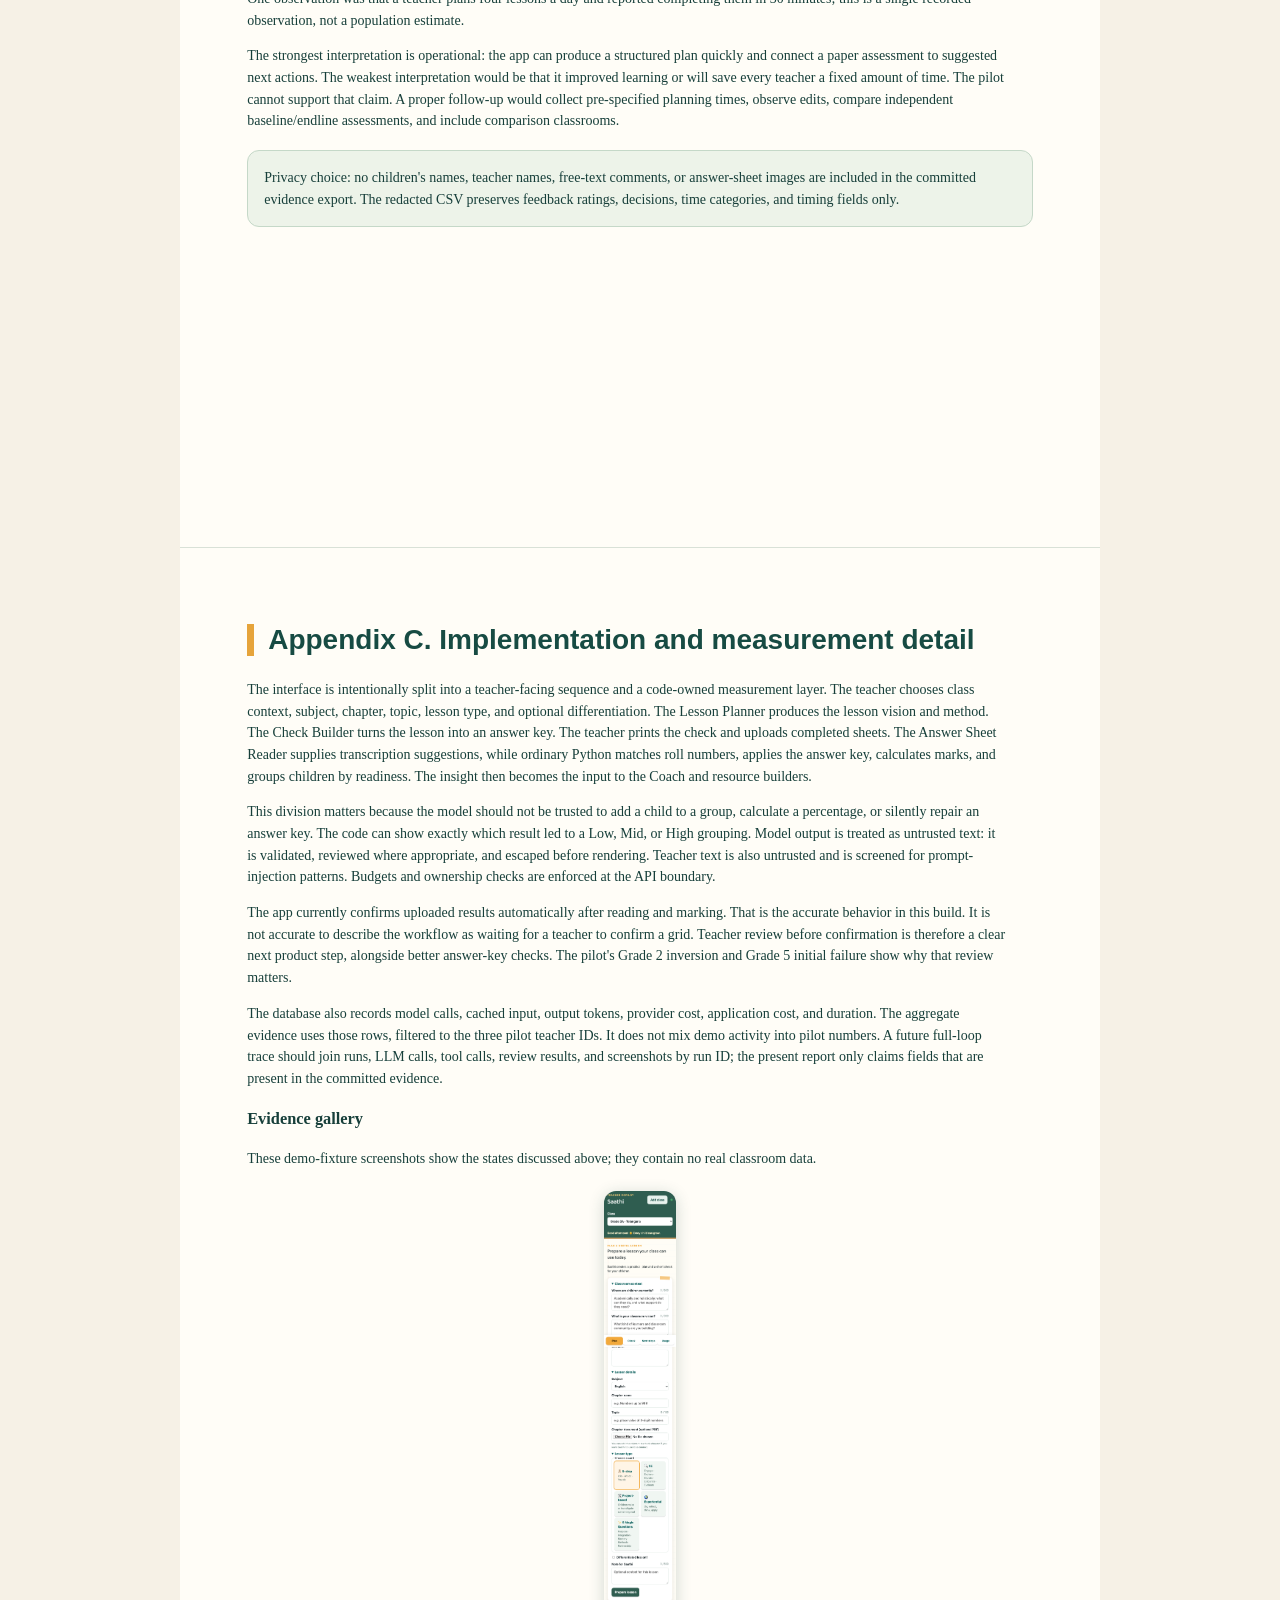
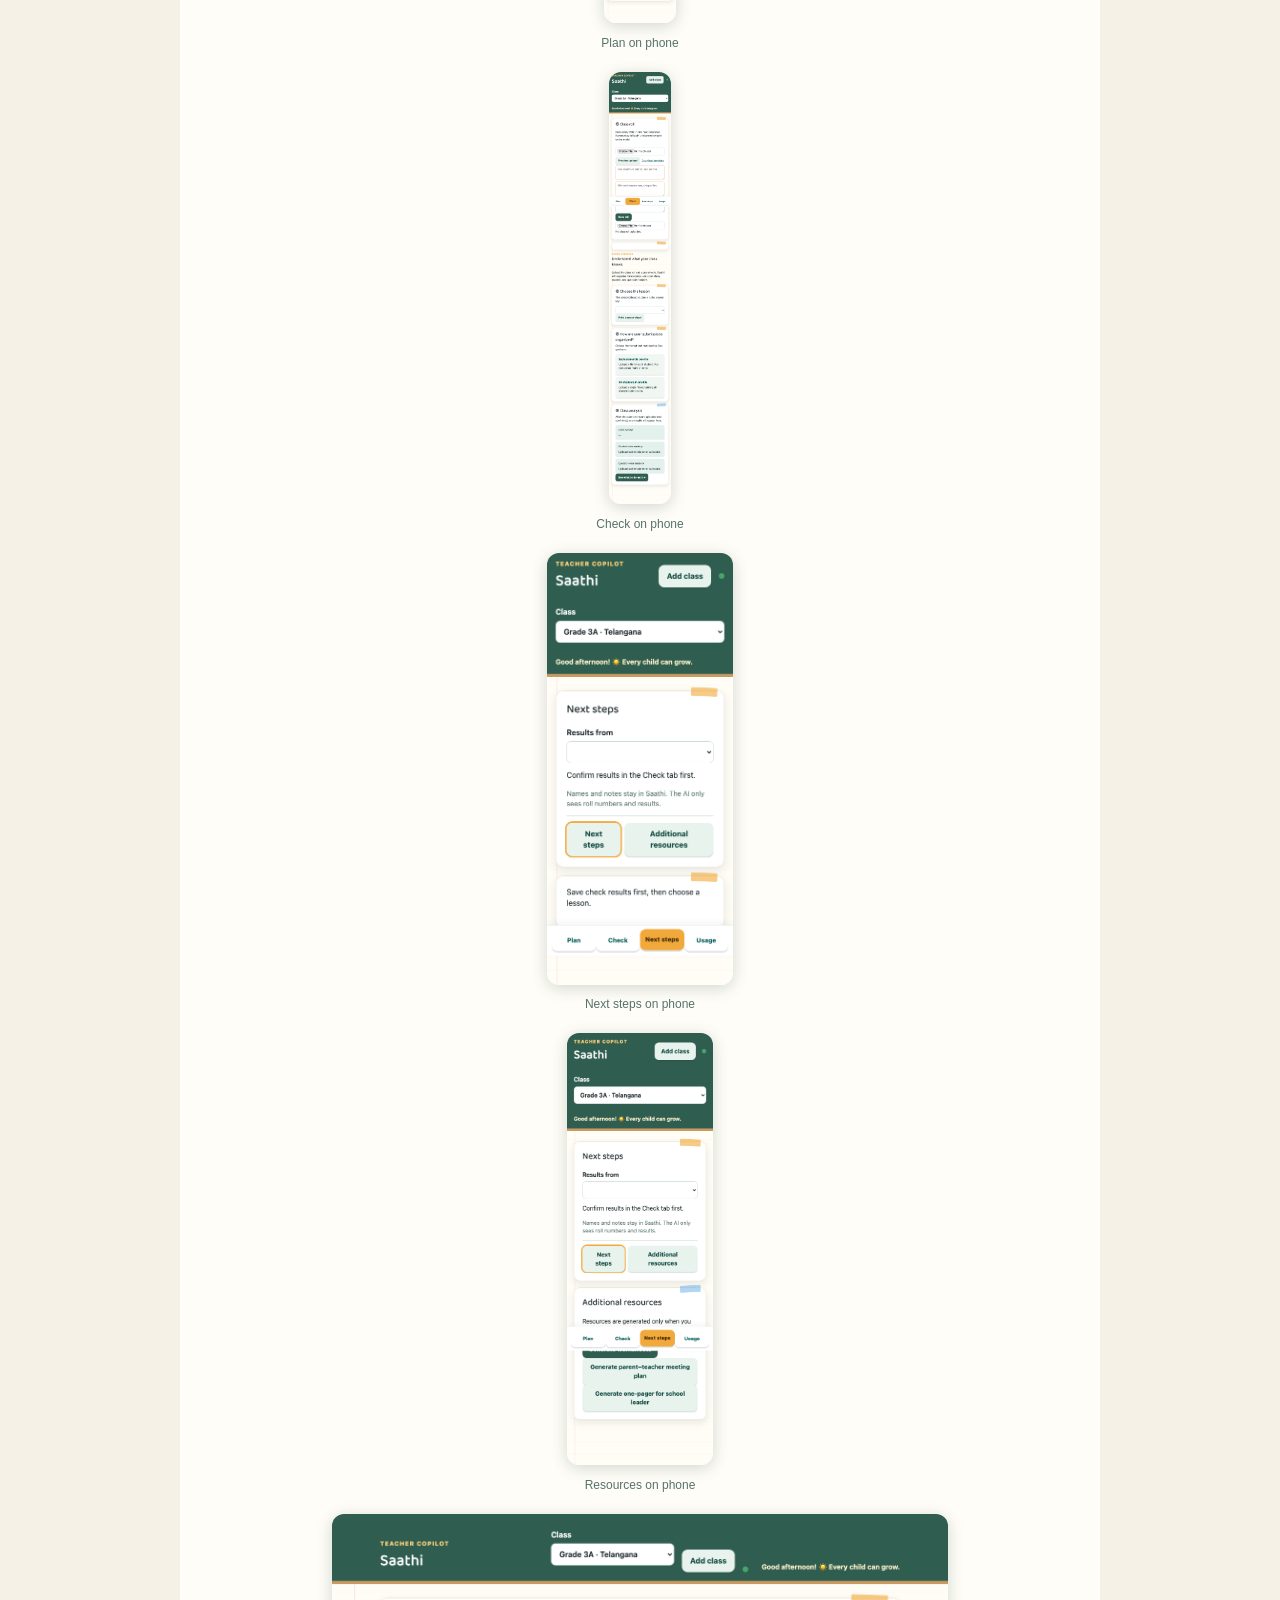
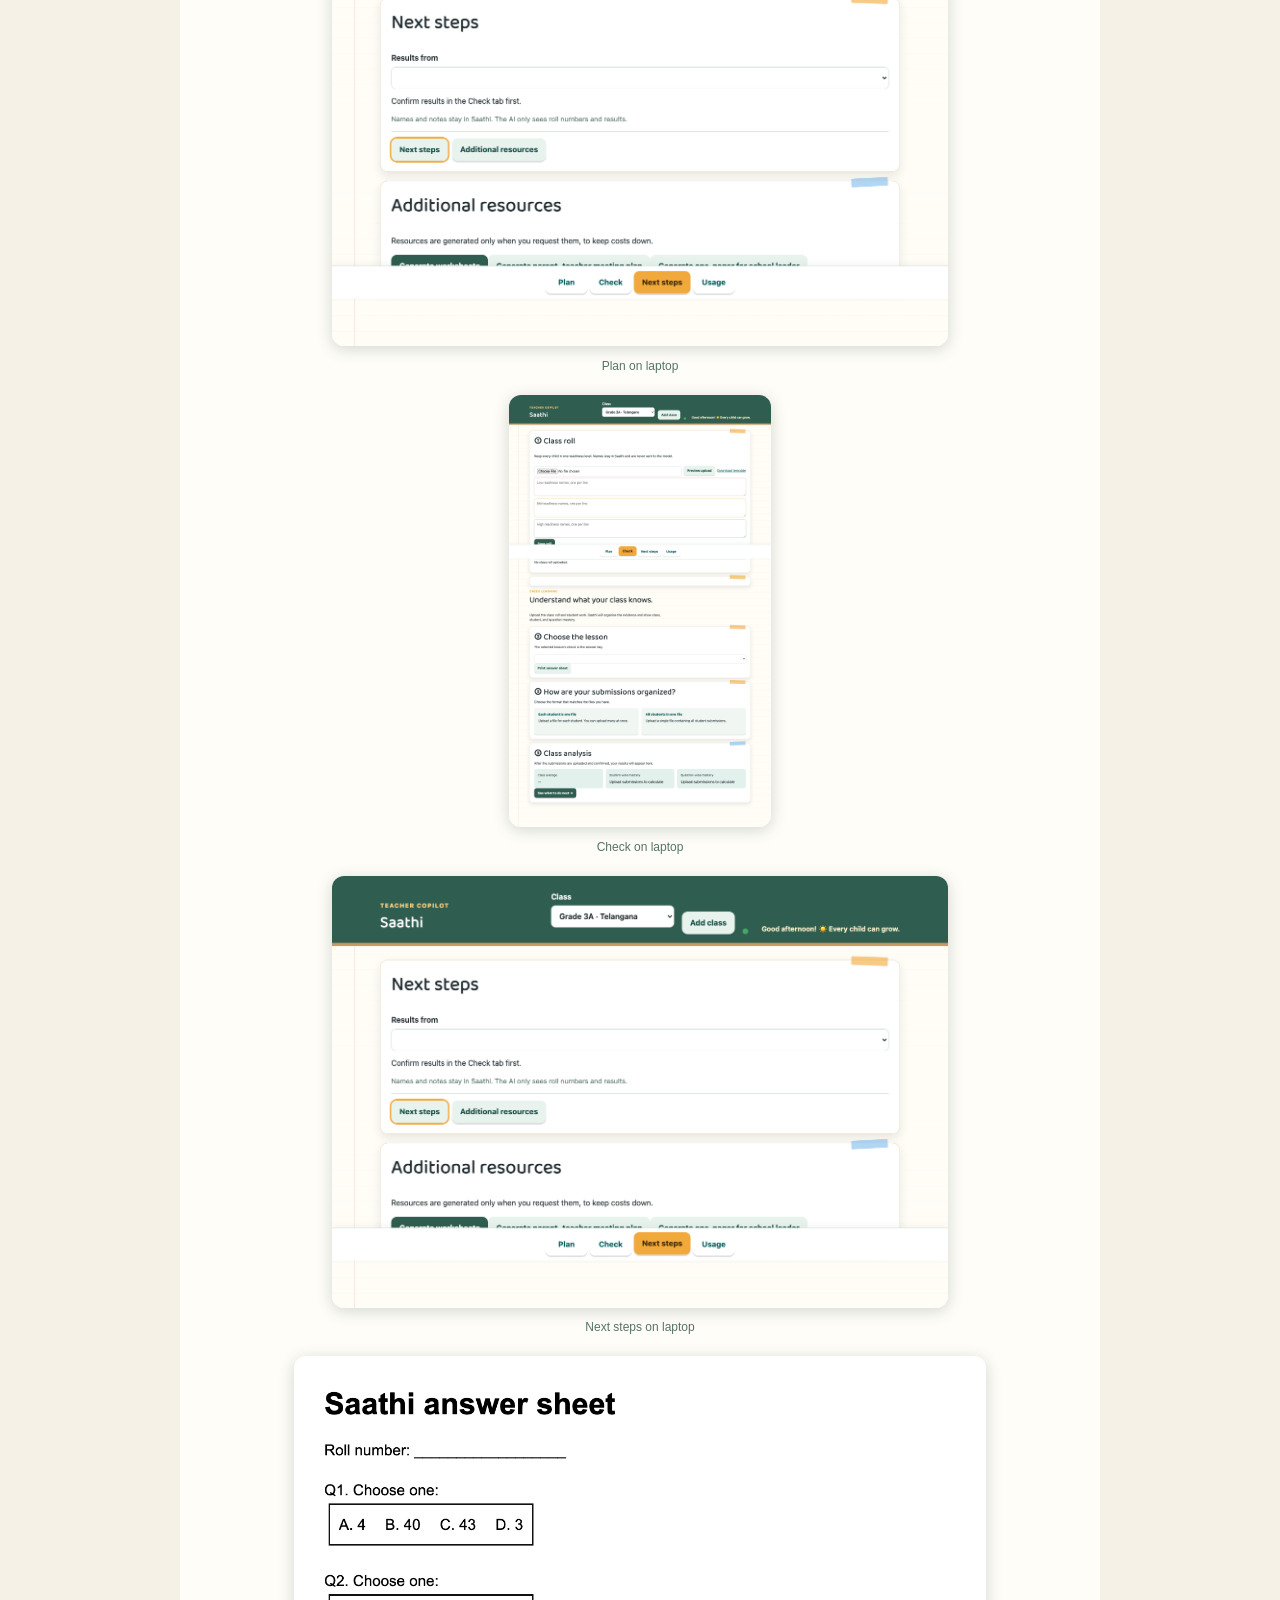
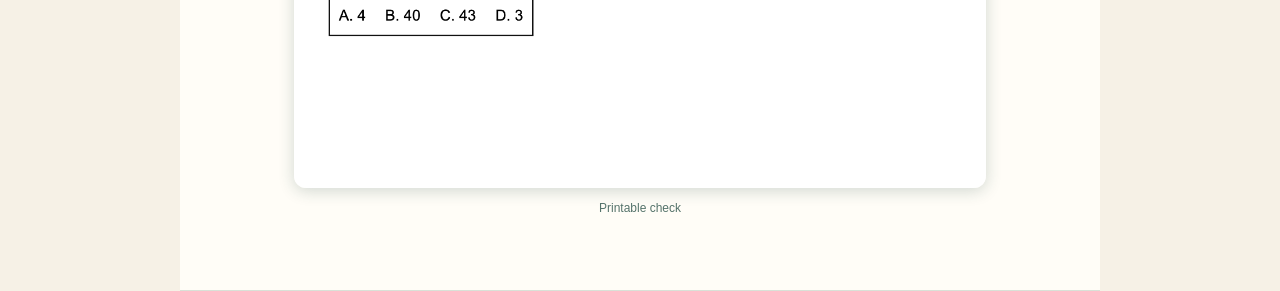
==== commit b11db542: "Add real demo full-loop trace evidence" ====
--- a/report.html
+++ b/report.html
@@ -5,8 +5,45 @@
 <section><h2>3. The agents and the loop</h2><div class="flow"><span>Plan</span><b>→</b><span>Print</span><b>→</b><span>Upload</span><b>→</b><span>Analyse</span><b>→</b><span>Next steps</span></div><table><tr><th>Agent</th><th>Tool/output</th></tr><tr><td>Lesson Planner</td><td>Two-half lesson plan and differentiated method</td></tr><tr><td>Check Builder</td><td>Printable answer key and child-facing check</td></tr><tr><td>Answer Sheet Reader</td><td>Transcription suggestions; code marks against the key</td></tr><tr><td>Reviewer</td><td>Must-fix checks and revision where needed</td></tr><tr><td>Next-Step Coach</td><td>Low/Mid/High group actions</td></tr><tr><td>Resource Builder</td><td>Worksheet, meeting plan, or leader one-pager</td></tr></table><p>Plain Python handles roll import, marking, mastery/readiness maths, support-child selection, arithmetic checks, name insertion, ownership, and budgets. That keeps deterministic decisions inspectable and prevents an LLM from inventing class statistics.</p><figure><img src="[data-uri]" alt="Check flow and class analysis"><figcaption>Check flow and class analysis</figcaption></figure></section>
 <section><h2>4. One traced full loop</h2><p>The intended trace is Plan → print → upload → review → Confirm → analysis → Next steps → worksheet → Use in next lesson. In the current evidence set, the database contains the pilot aggregates and screenshots, but not a complete redacted per-step trace with every tool argument. That trace is a visible placeholder rather than an invented narrative. Uploaded results were confirmed automatically in the app; teacher review before confirmation is a limitation.</p><div class="callout">The committed trace records the available database-level run and call aggregates. It does not reproduce children's names or sheet images. Each step is described using the observed pilot workflow and corresponding run records. # Full-loop trace
 
-Not measured in the available pilot evidence: the traced Grade 3 real loop has not been collected yet. No agent timings, tool calls, tokens, costs, or revision results are inferred.
-</div><figure><img src="[data-uri]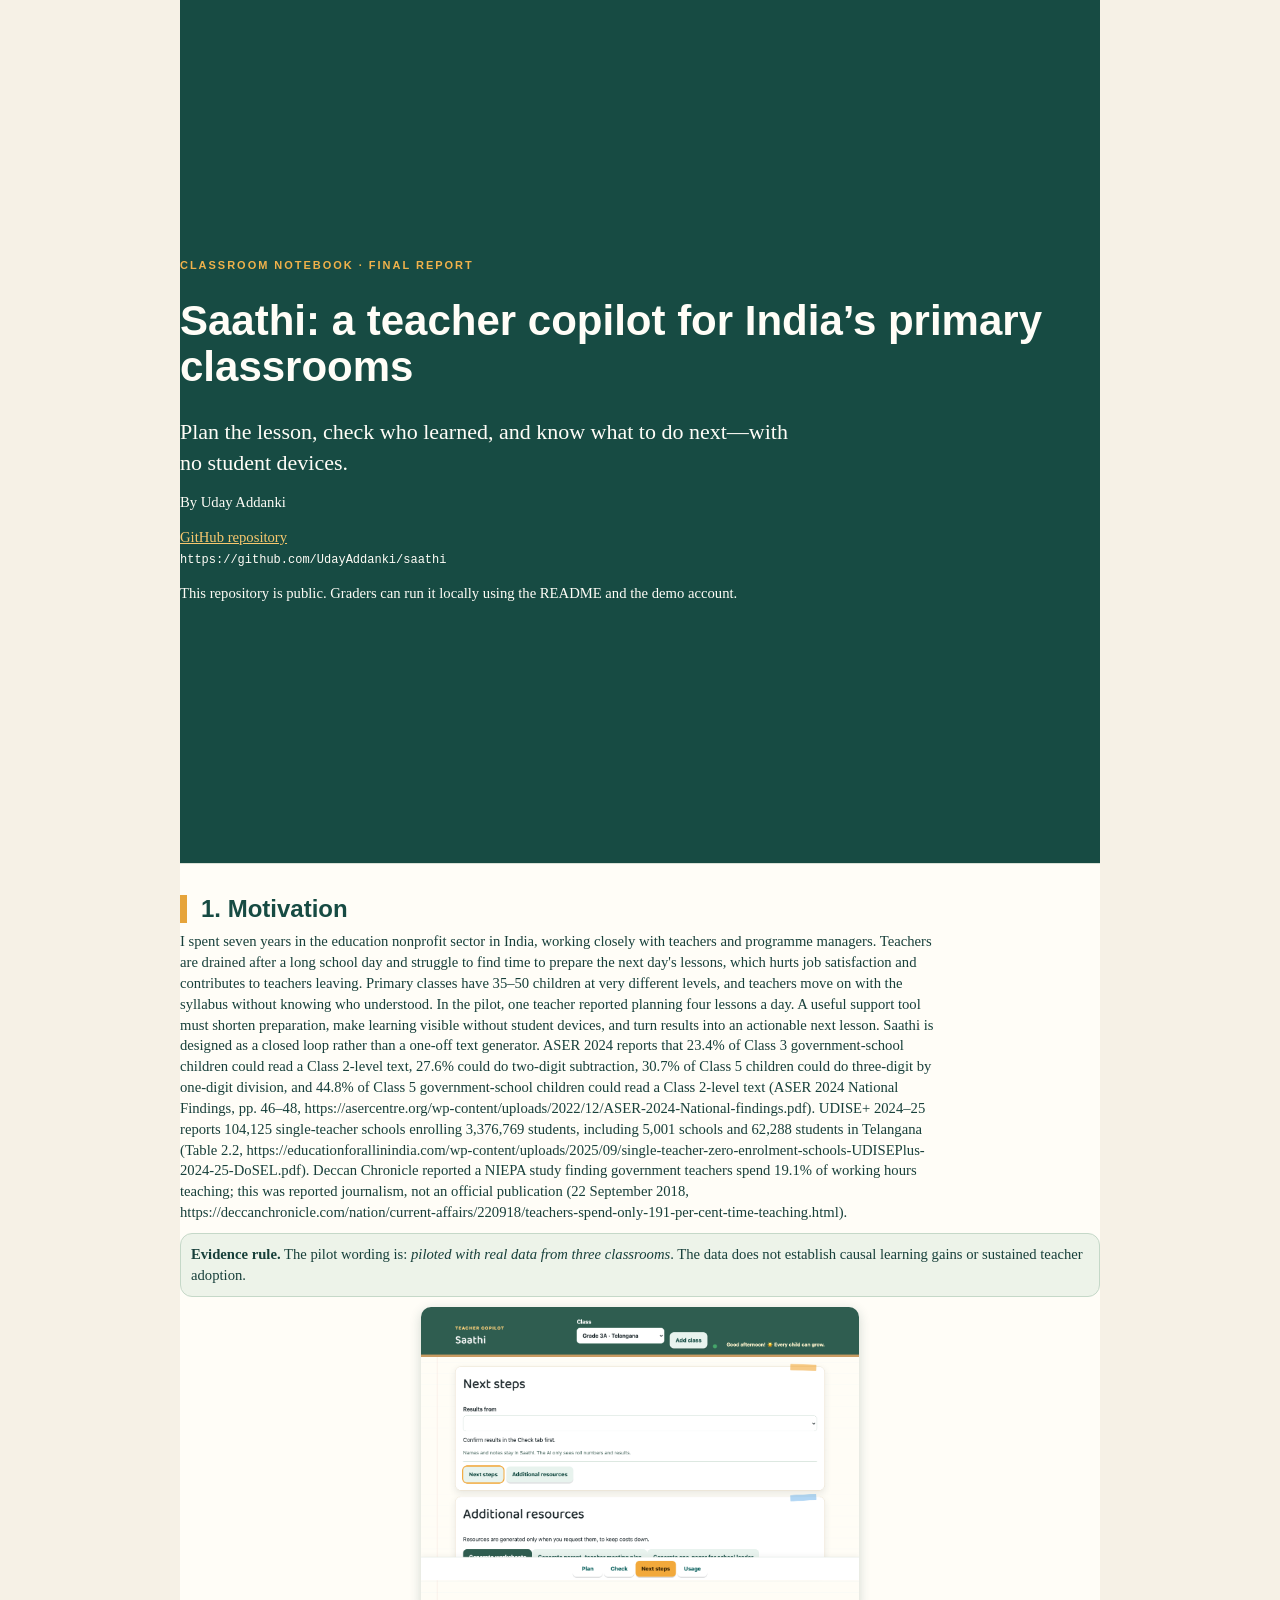
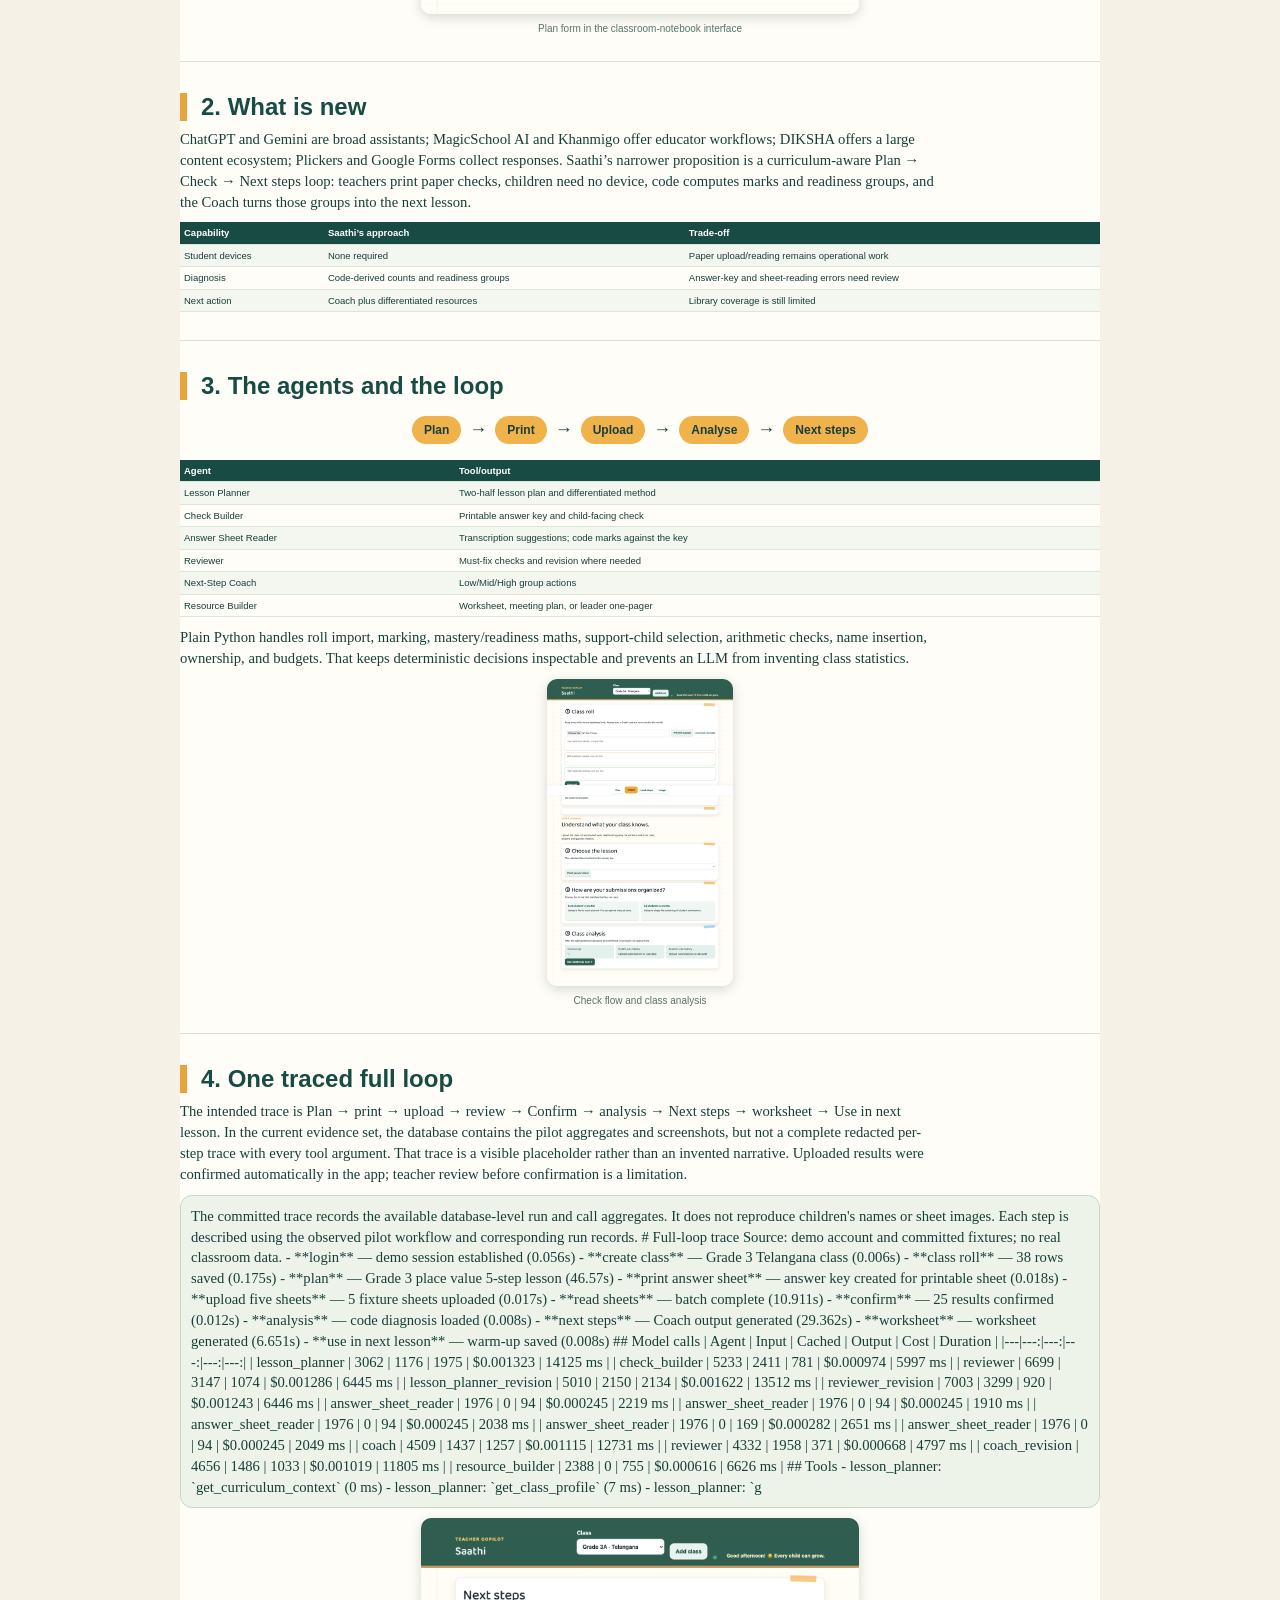
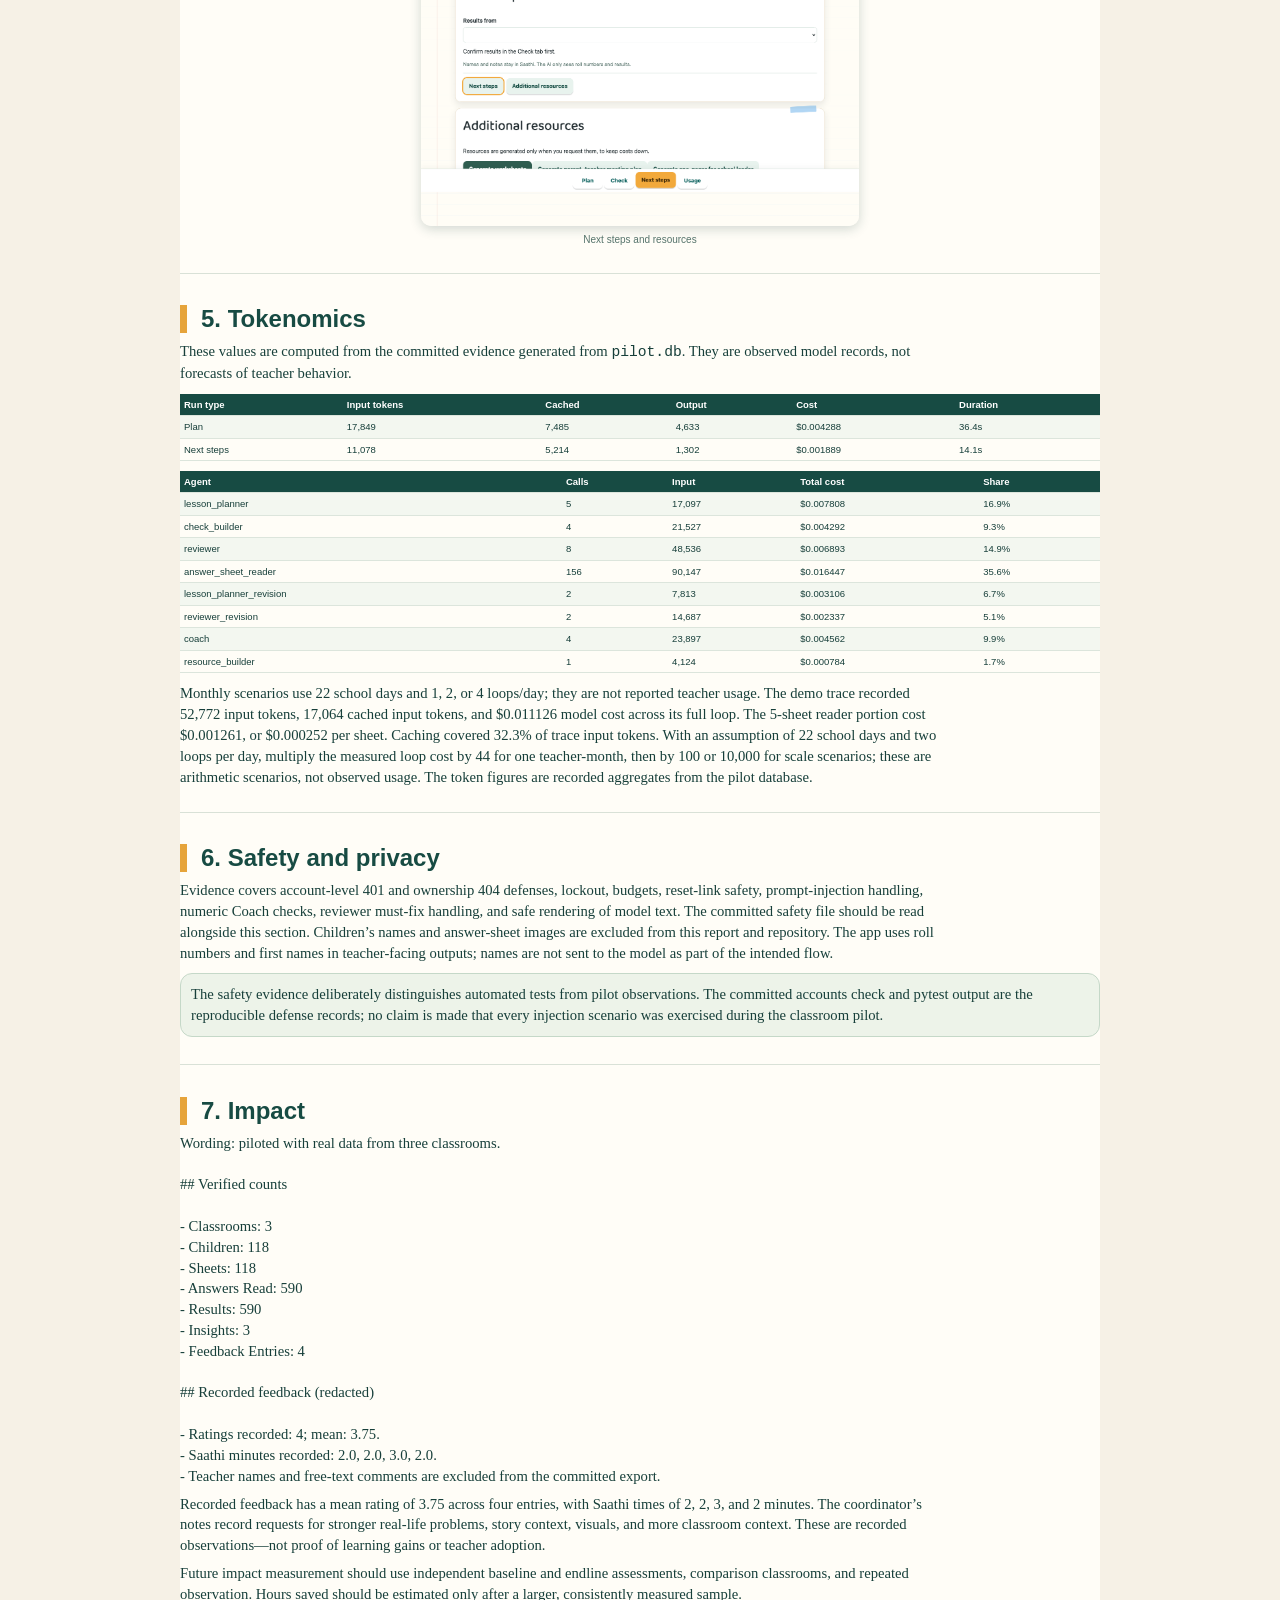
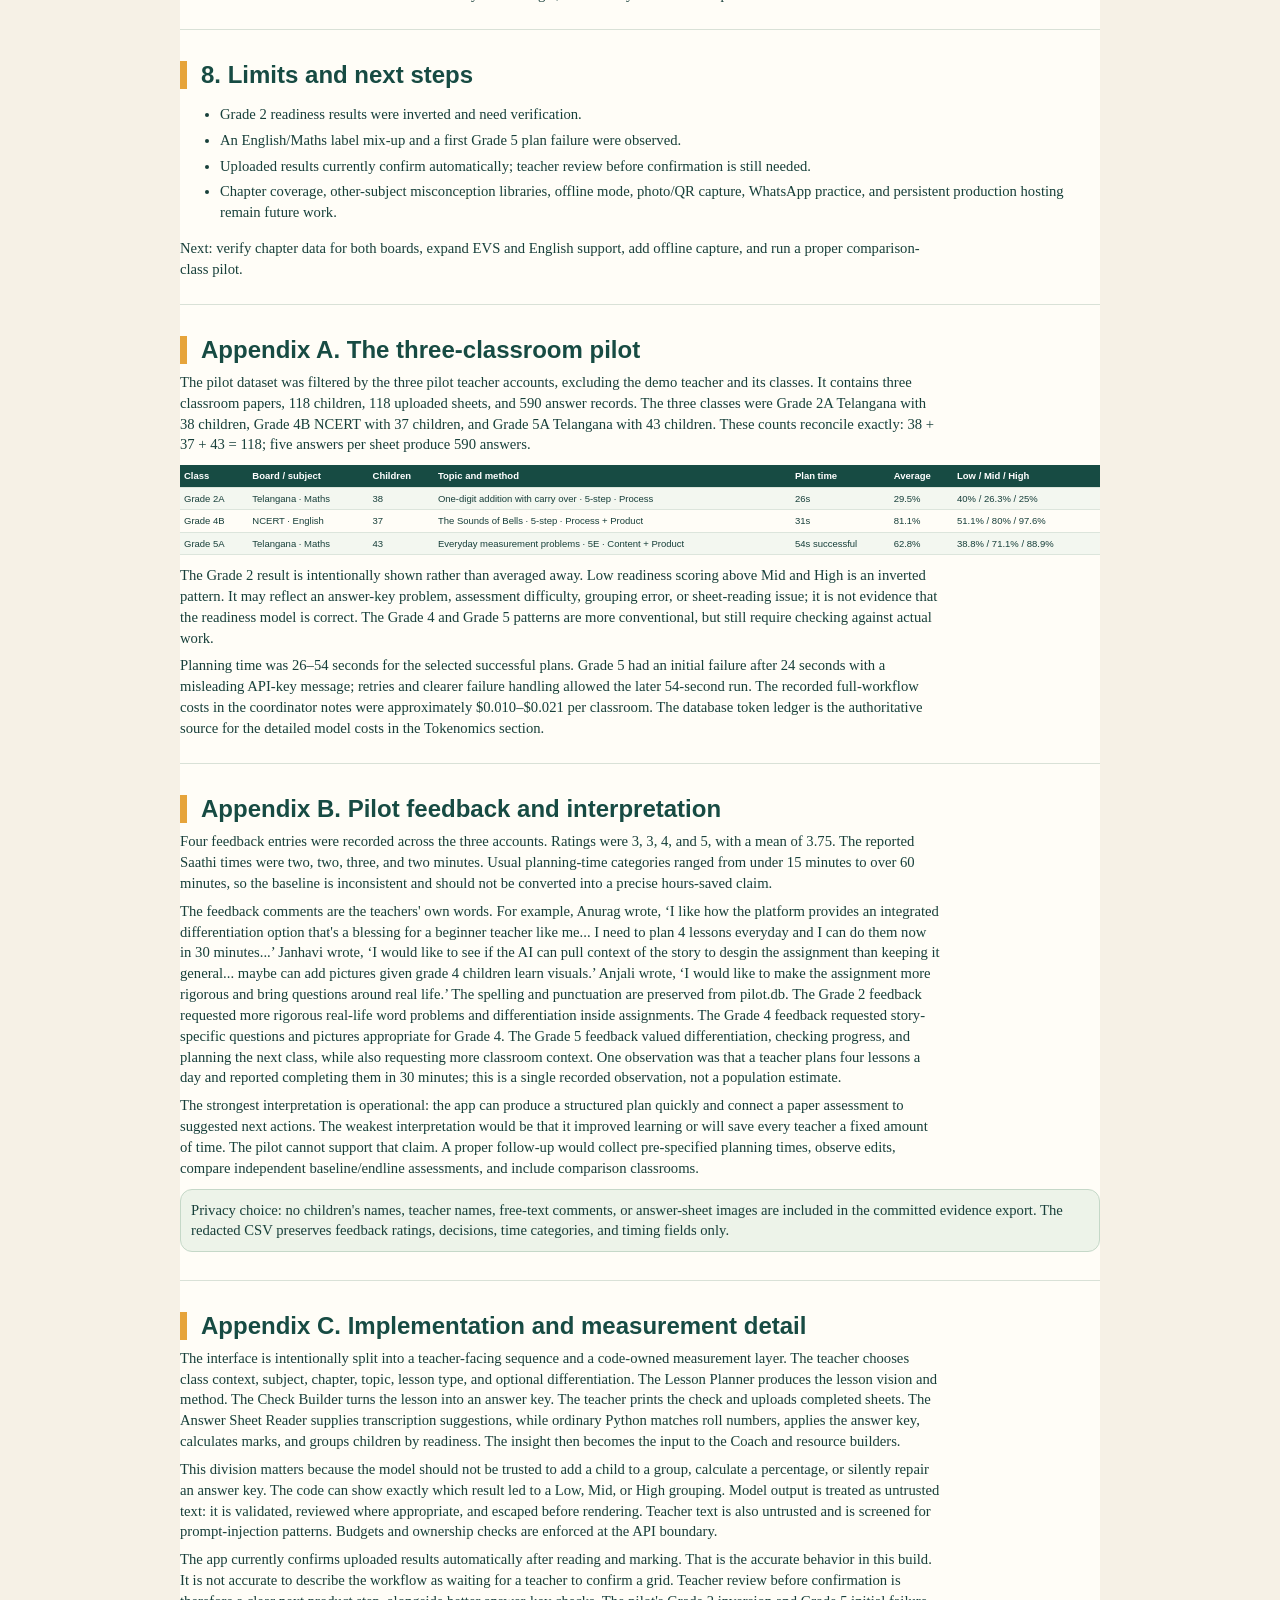
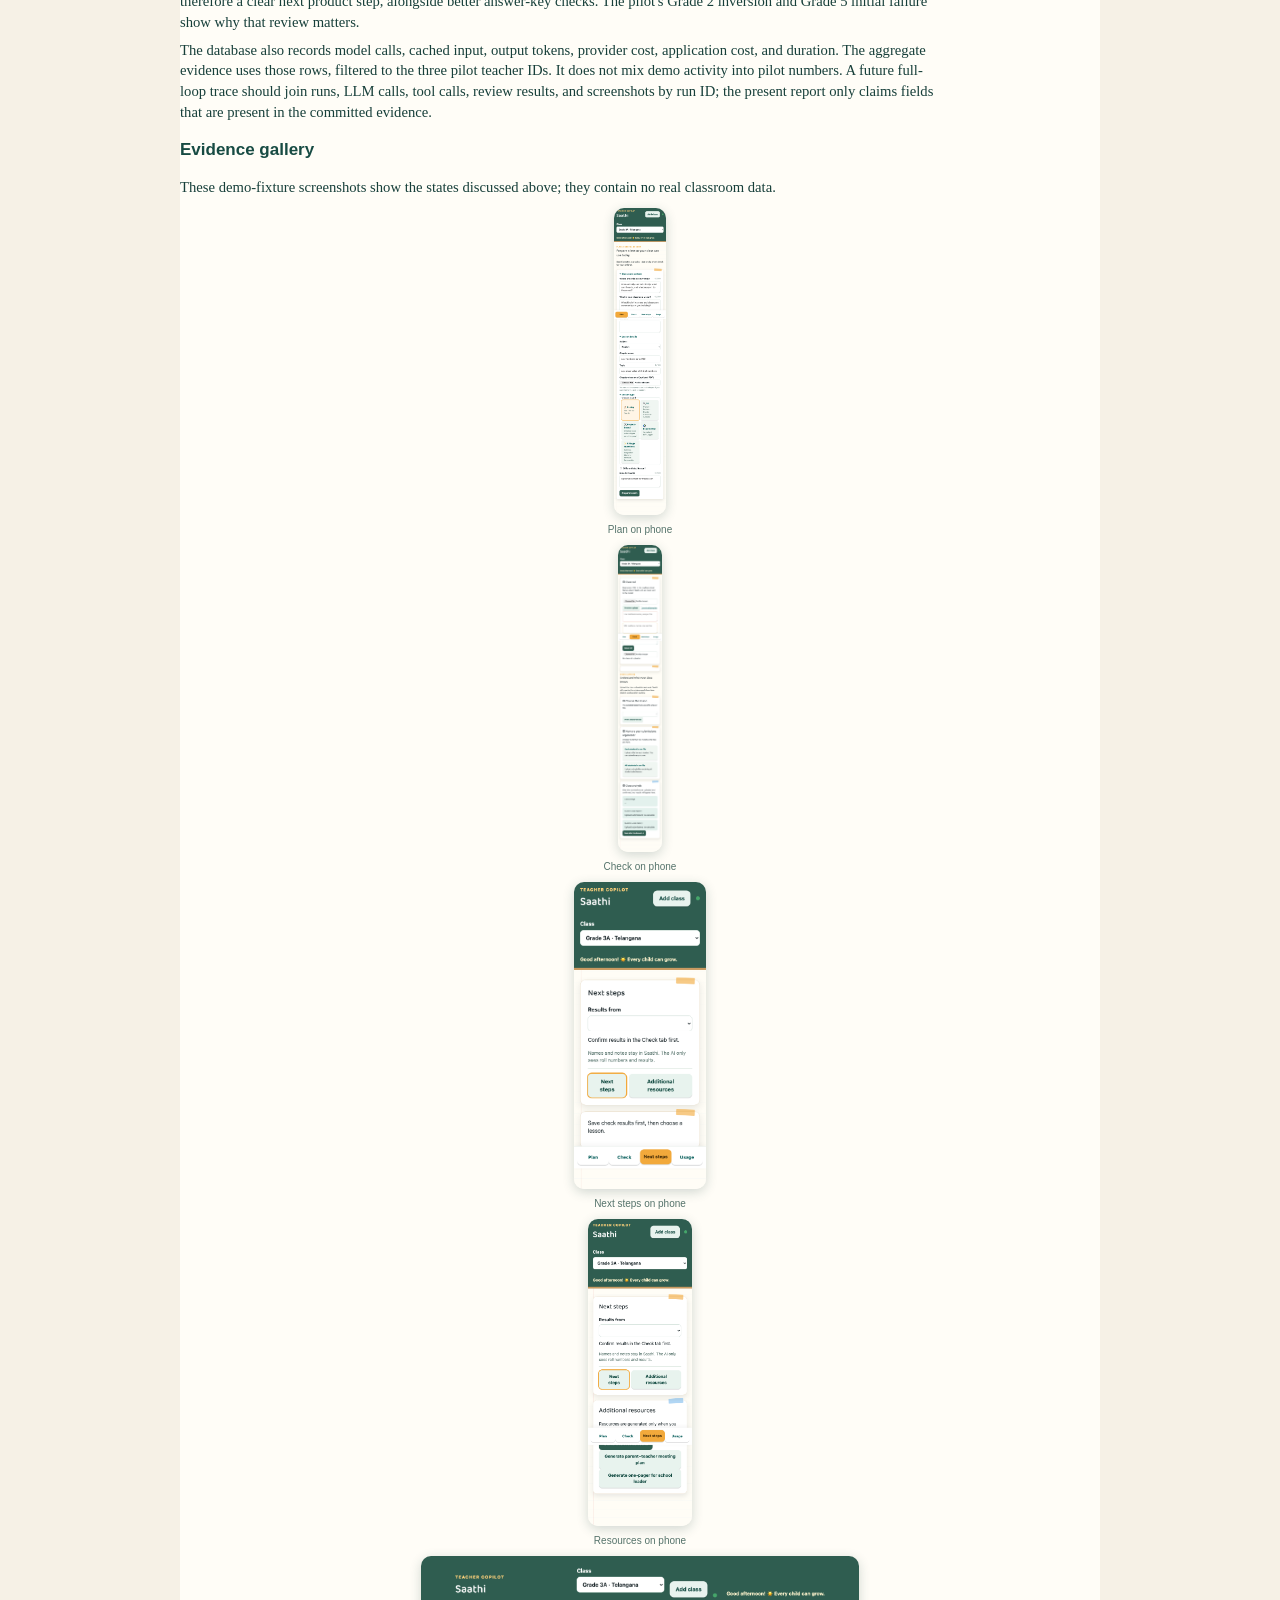
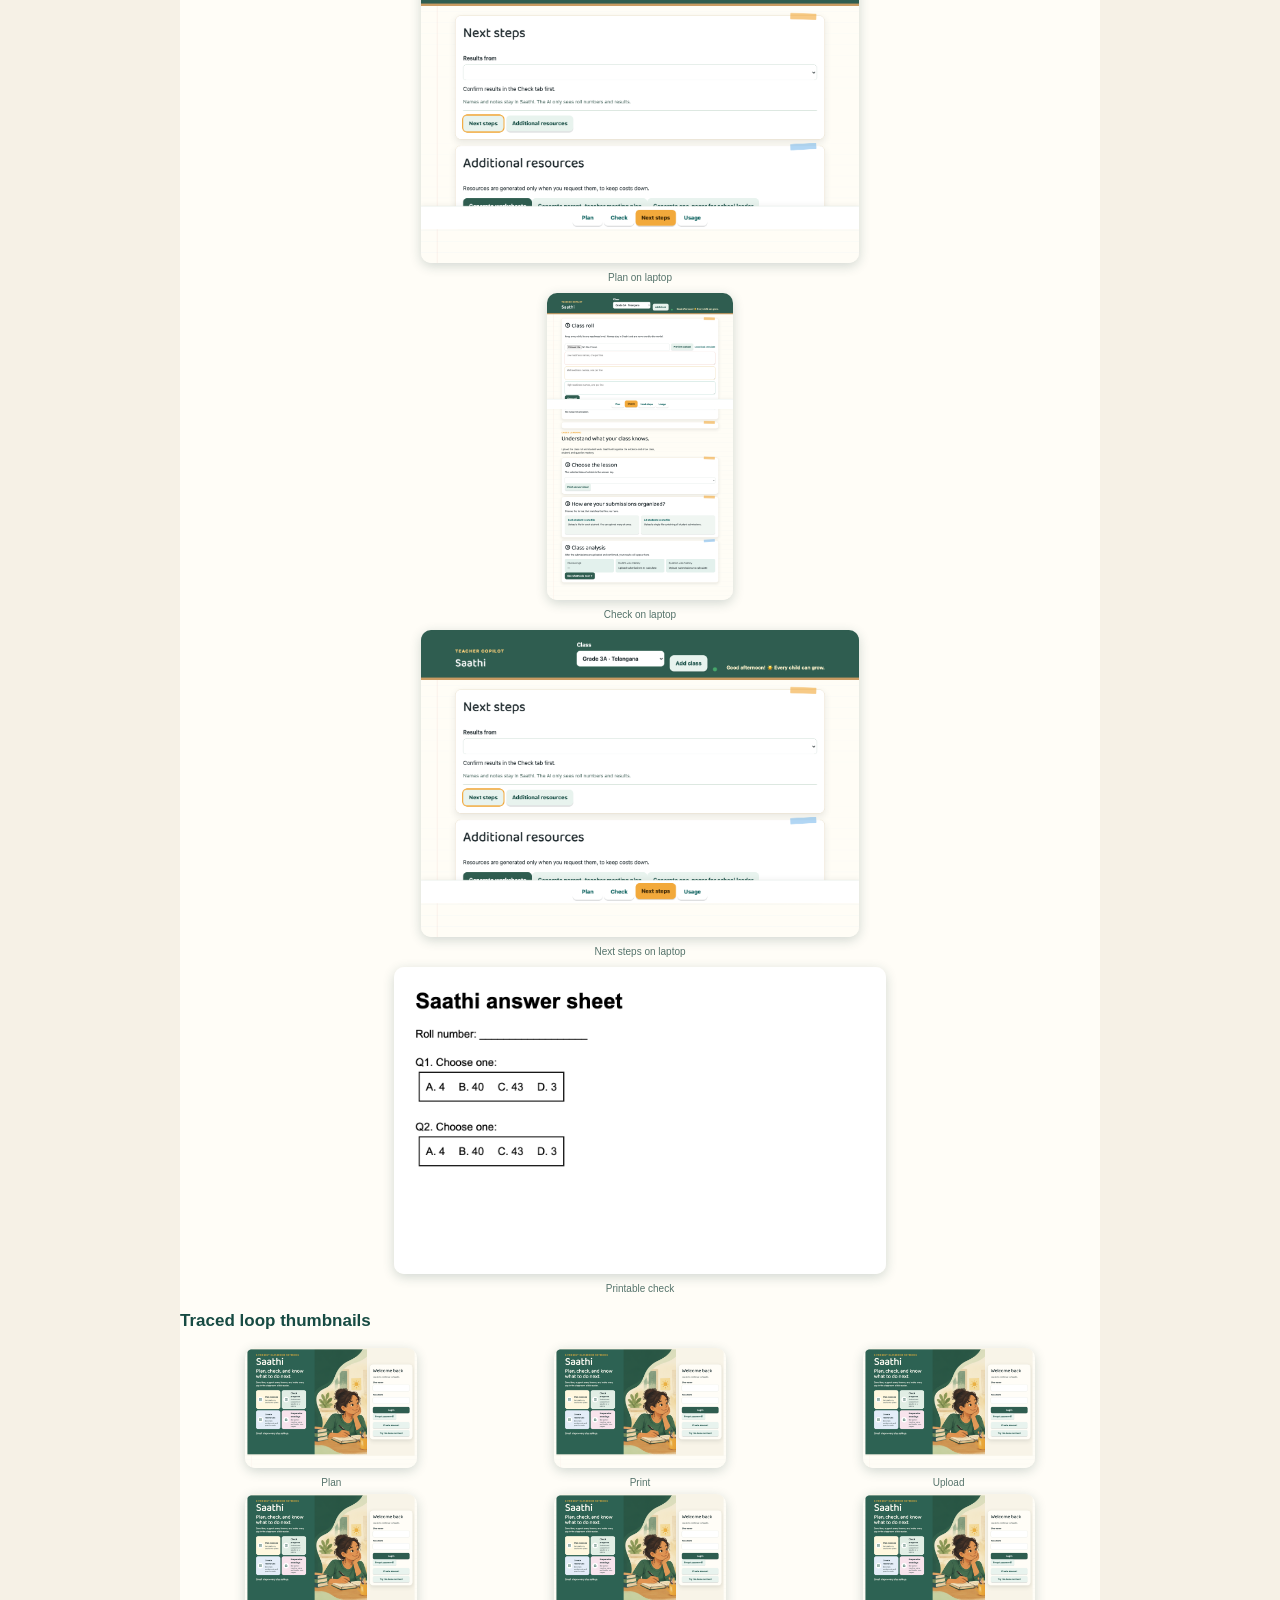
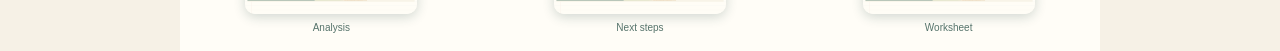
==== commit 535f01b3: "Refine final report layout and trace presentation" ====
--- a/report.html
+++ b/report.html
@@ -1,4 +1,4 @@
-<!doctype html><html><head><meta charset='utf-8'><title>Saathi report</title><style>@page{size:letter;margin:0.65in}*{box-sizing:border-box}body{margin:0;background:#f6f1e6;color:#173f3a;font:14px/1.55 Georgia,serif}main{max-width:920px;margin:auto;background:#fffdf7}section{min-height:8.7in;padding:0.55in 0.7in;border-bottom:1px solid #d9e1d7;page-break-before:always}section:first-child{page-break-before:auto}.title{display:flex;flex-direction:column;justify-content:center;background:#174b43;color:#fffdf7;min-height:10in}.eyebrow{letter-spacing:.18em;color:#f0b24b;font:700 11px Arial}.title h1{font:700 42px/1.08 Arial;margin:20px 0}.lead{font-size:22px;max-width:620px}.title a{color:#f7c76e}.title code{font-size:12px}h2{font:700 28px Arial;color:#174b43;border-left:7px solid #e6a43b;padding-left:14px}p{max-width:760px}.callout{background:#edf3e9;border:1px solid #c5d8c8;border-radius:12px;padding:16px;margin:18px 0}table{border-collapse:collapse;width:100%;margin:18px 0;font-family:Arial,sans-serif;font-size:12px}th{background:#174b43;color:#fff;text-align:left}td,th{padding:8px;border-bottom:1px solid #dce5dc}tr:nth-child(even){background:#f3f7f0}.flow{display:flex;gap:10px;align-items:center;justify-content:center;margin:35px 0;flex-wrap:wrap}.flow span{background:#f0b24b;border-radius:20px;padding:10px 18px;font:bold 14px Arial}.flow b{font-size:22px}figure{margin:22px 0;text-align:center}figure img{max-width:100%;max-height:4.5in;border-radius:12px;box-shadow:0 3px 16px #173f3a33}figcaption{font:12px Arial;color:#55736b;margin-top:6px}li{margin:9px 0}@media print{section{min-height:9.3in}a{color:#174b43;text-decoration:none}.title{print-color-adjust:exact;-webkit-print-color-adjust:exact}}</style></head><body><main>
+<!doctype html><html><head><meta charset='utf-8'><title>Saathi report</title><style>@page{size:letter;margin:.75in}*{box-sizing:border-box}body{margin:0;background:#f6f1e6;color:#173f3a;font:11pt/1.42 Georgia,serif}main{max-width:920px;margin:auto;background:#fffdf7}section{padding:.18in 0;border-bottom:1px solid #d9e1d7;page-break-before:auto}section:first-child{page-break-before:auto}.title{display:flex;flex-direction:column;justify-content:center;background:#174b43;color:#fffdf7;min-height:9in}.eyebrow{letter-spacing:.18em;color:#f0b24b;font:700 11px Arial}.title h1{font:700 42px/1.08 Arial;margin:20px 0}.lead{font-size:22px;max-width:620px}.title a{color:#f7c76e}.title code{font-size:12px}h2{font:700 24px Arial;color:#174b43;border-left:7px solid #e6a43b;padding-left:14px;margin:14px 0 8px}h3{font:700 17px Arial;color:#174b43}p{max-width:760px;margin:7px 0}.callout{background:#edf3e9;border:1px solid #c5d8c8;border-radius:12px;padding:10px;margin:10px 0}table{border-collapse:collapse;width:100%;margin:10px 0;font-family:Arial,sans-serif;font-size:9.5px;break-inside:avoid}th{background:#174b43;color:#fff;text-align:left}td,th{padding:4px;border-bottom:1px solid #dce5dc}tr:nth-child(even){background:#f3f7f0}.flow{display:flex;gap:8px;align-items:center;justify-content:center;margin:16px 0;flex-wrap:wrap}.flow span{background:#f0b24b;border-radius:20px;padding:7px 12px;font:bold 12px Arial}.flow b{font-size:18px}figure{margin:10px 0;text-align:center;break-inside:avoid}figure img{max-width:80%;max-height:3.2in;border-radius:10px;box-shadow:0 3px 12px #173f3a33}figcaption{font:10px Arial;color:#55736b;margin-top:3px}blockquote{border-left:4px solid #e6a43b;margin:10px 0;padding:6px 12px;background:#fff8e8;font-size:10.5pt;break-inside:avoid}.trace-grid{display:grid;grid-template-columns:repeat(3,1fr);gap:6px}.trace-grid figure{margin:0}.trace-grid img{max-width:100%;max-height:1.25in}.phone{max-width:40%!important}.phone-pair{display:flex;gap:10px;justify-content:center}.phone-pair figure{width:40%}li{margin:5px 0}@media print{section:nth-of-type(10){page-break-before:always}section:nth-of-type(n+10){page-break-before:auto}section:first-child{page-break-before:auto}a{color:#174b43;text-decoration:none}.title{print-color-adjust:exact;-webkit-print-color-adjust:exact}.trace-grid{break-inside:avoid}}</style></head><body><main>
 <section class="title"><p class="eyebrow">CLASSROOM NOTEBOOK · FINAL REPORT</p><h1>Saathi: a teacher copilot for India’s primary classrooms</h1><p class="lead">Plan the lesson, check who learned, and know what to do next—with no student devices.</p><p>By Uday Addanki</p><p><a href="https://github.com/UdayAddanki/saathi">GitHub repository</a><br><code>https://github.com/UdayAddanki/saathi</code></p><p>This repository is public. Graders can run it locally using the README and the demo account.</p></section>
 <section><h2>1. Motivation</h2><p>I spent seven years in the education nonprofit sector in India, working closely with teachers and programme managers. Teachers are drained after a long school day and struggle to find time to prepare the next day's lessons, which hurts job satisfaction and contributes to teachers leaving. Primary classes have 35–50 children at very different levels, and teachers move on with the syllabus without knowing who understood. In the pilot, one teacher reported planning four lessons a day. A useful support tool must shorten preparation, make learning visible without student devices, and turn results into an actionable next lesson. Saathi is designed as a closed loop rather than a one-off text generator. ASER 2024 reports that 23.4% of Class 3 government-school children could read a Class 2-level text, 27.6% could do two-digit subtraction, 30.7% of Class 5 children could do three-digit by one-digit division, and 44.8% of Class 5 government-school children could read a Class 2-level text (ASER 2024 National Findings, pp. 46–48, https://asercentre.org/wp-content/uploads/2022/12/ASER-2024-National-findings.pdf). UDISE+ 2024–25 reports 104,125 single-teacher schools enrolling 3,376,769 students, including 5,001 schools and 62,288 students in Telangana (Table 2.2, https://educationforallinindia.com/wp-content/uploads/2025/09/single-teacher-zero-enrolment-schools-UDISEPlus-2024-25-DoSEL.pdf). Deccan Chronicle reported a NIEPA study finding government teachers spend 19.1% of working hours teaching; this was reported journalism, not an official publication (22 September 2018, https://deccanchronicle.com/nation/current-affairs/220918/teachers-spend-only-191-per-cent-time-teaching.html).</p><div class="callout"><b>Evidence rule.</b> The pilot wording is: <em>piloted with real data from three classrooms</em>. The data does not establish causal learning gains or sustained teacher adoption.</div><figure><img src="[data-uri]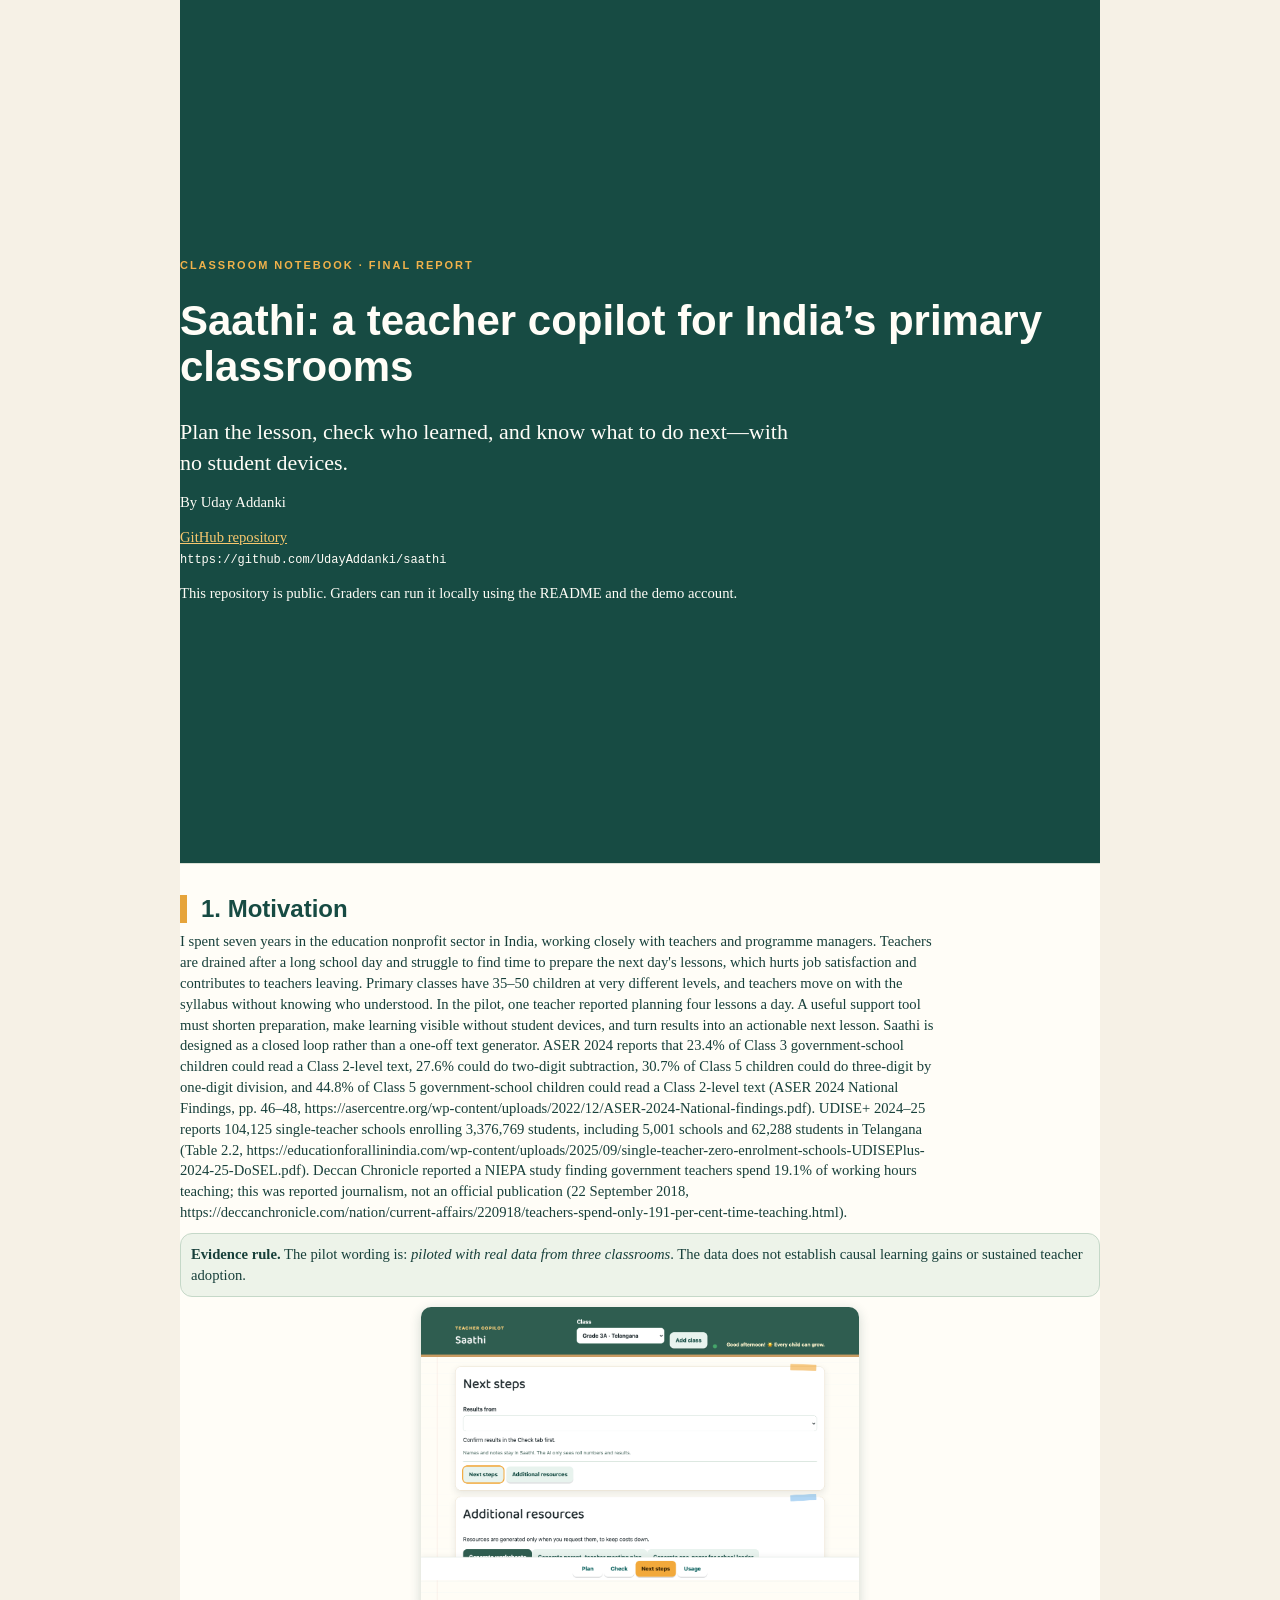
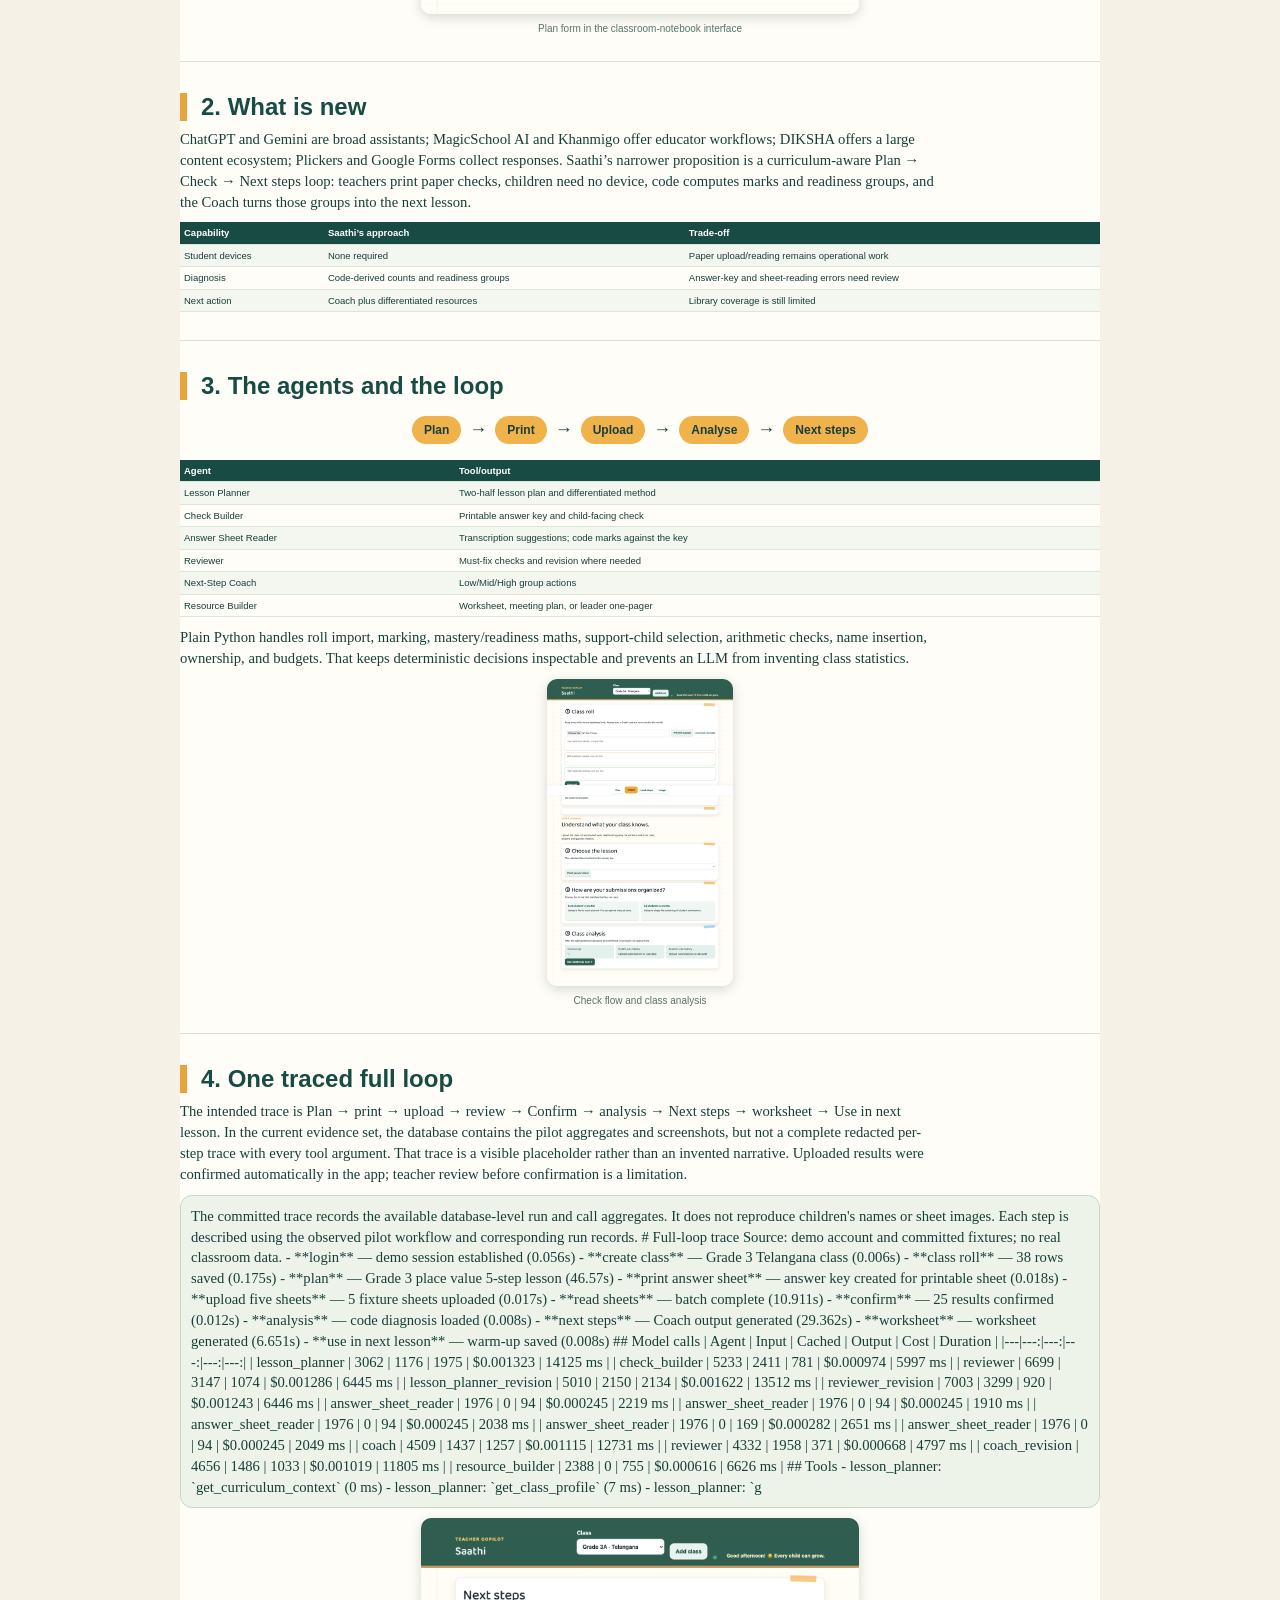
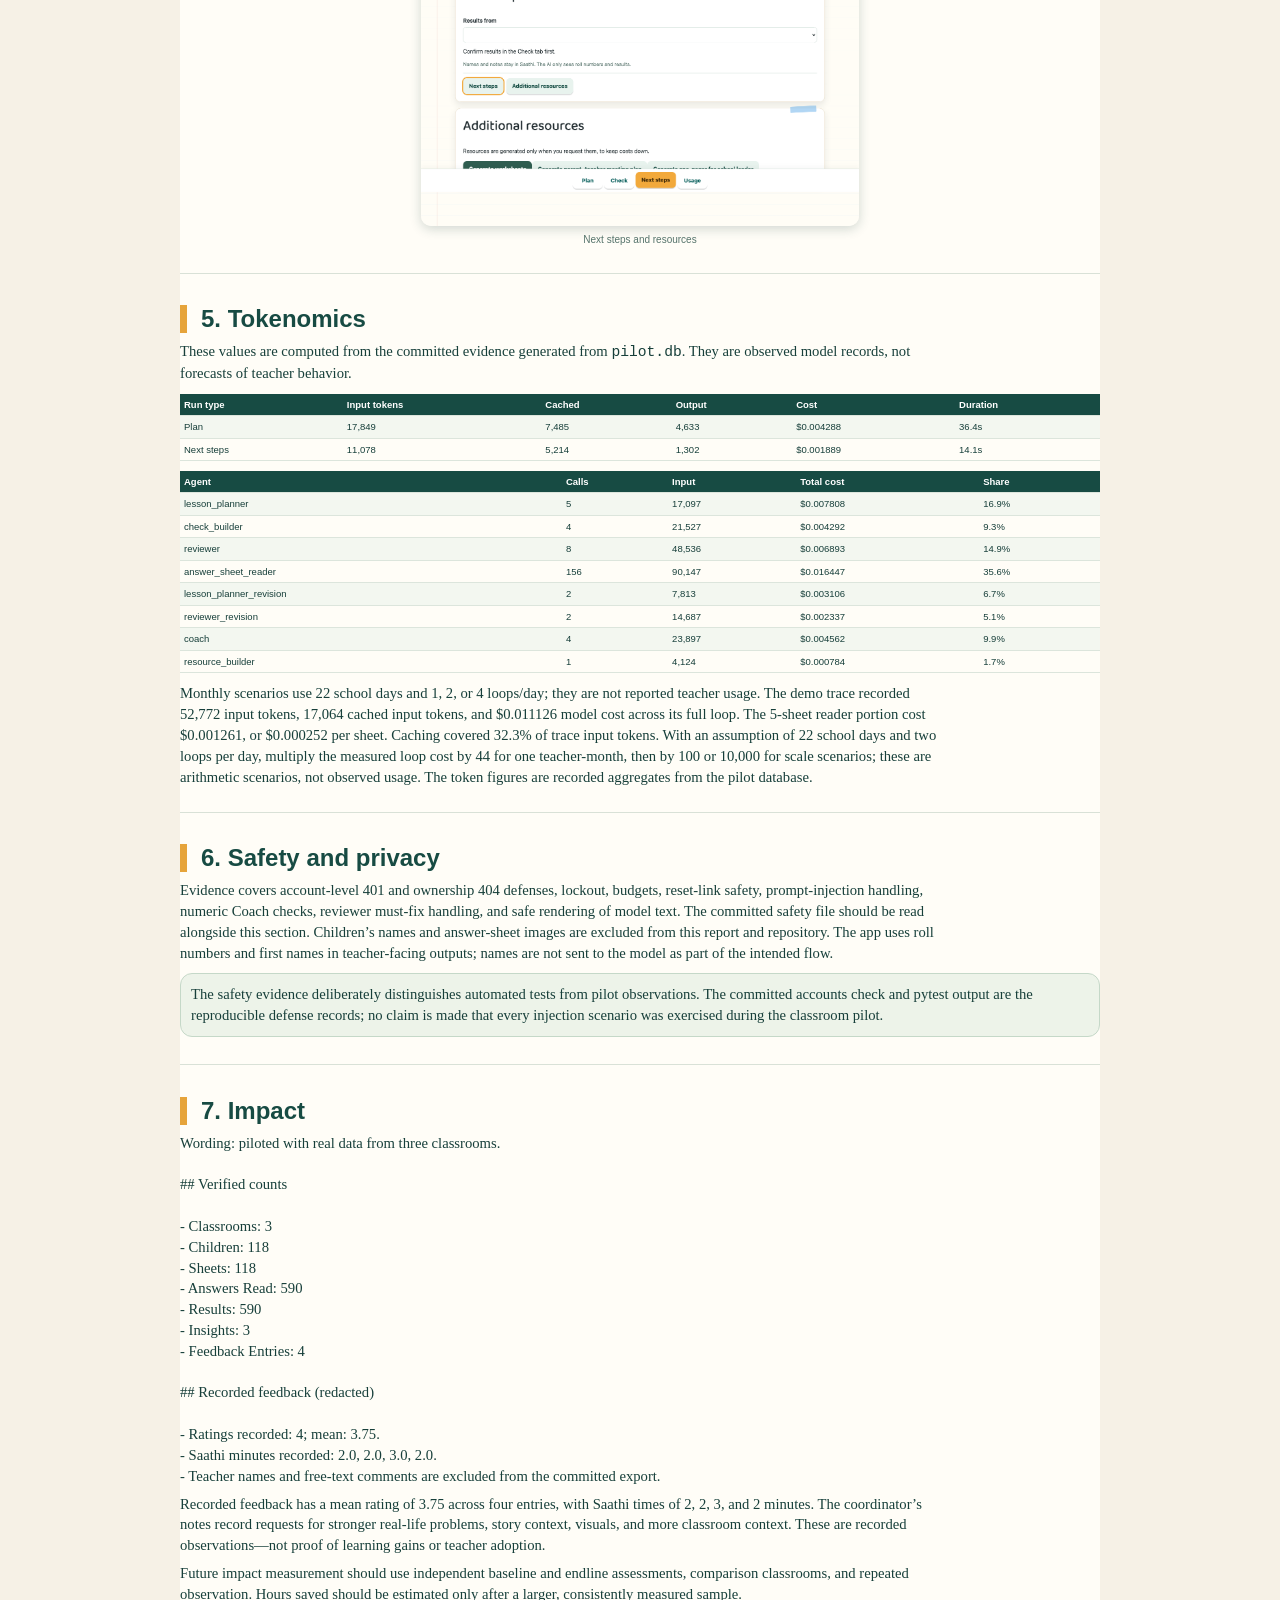
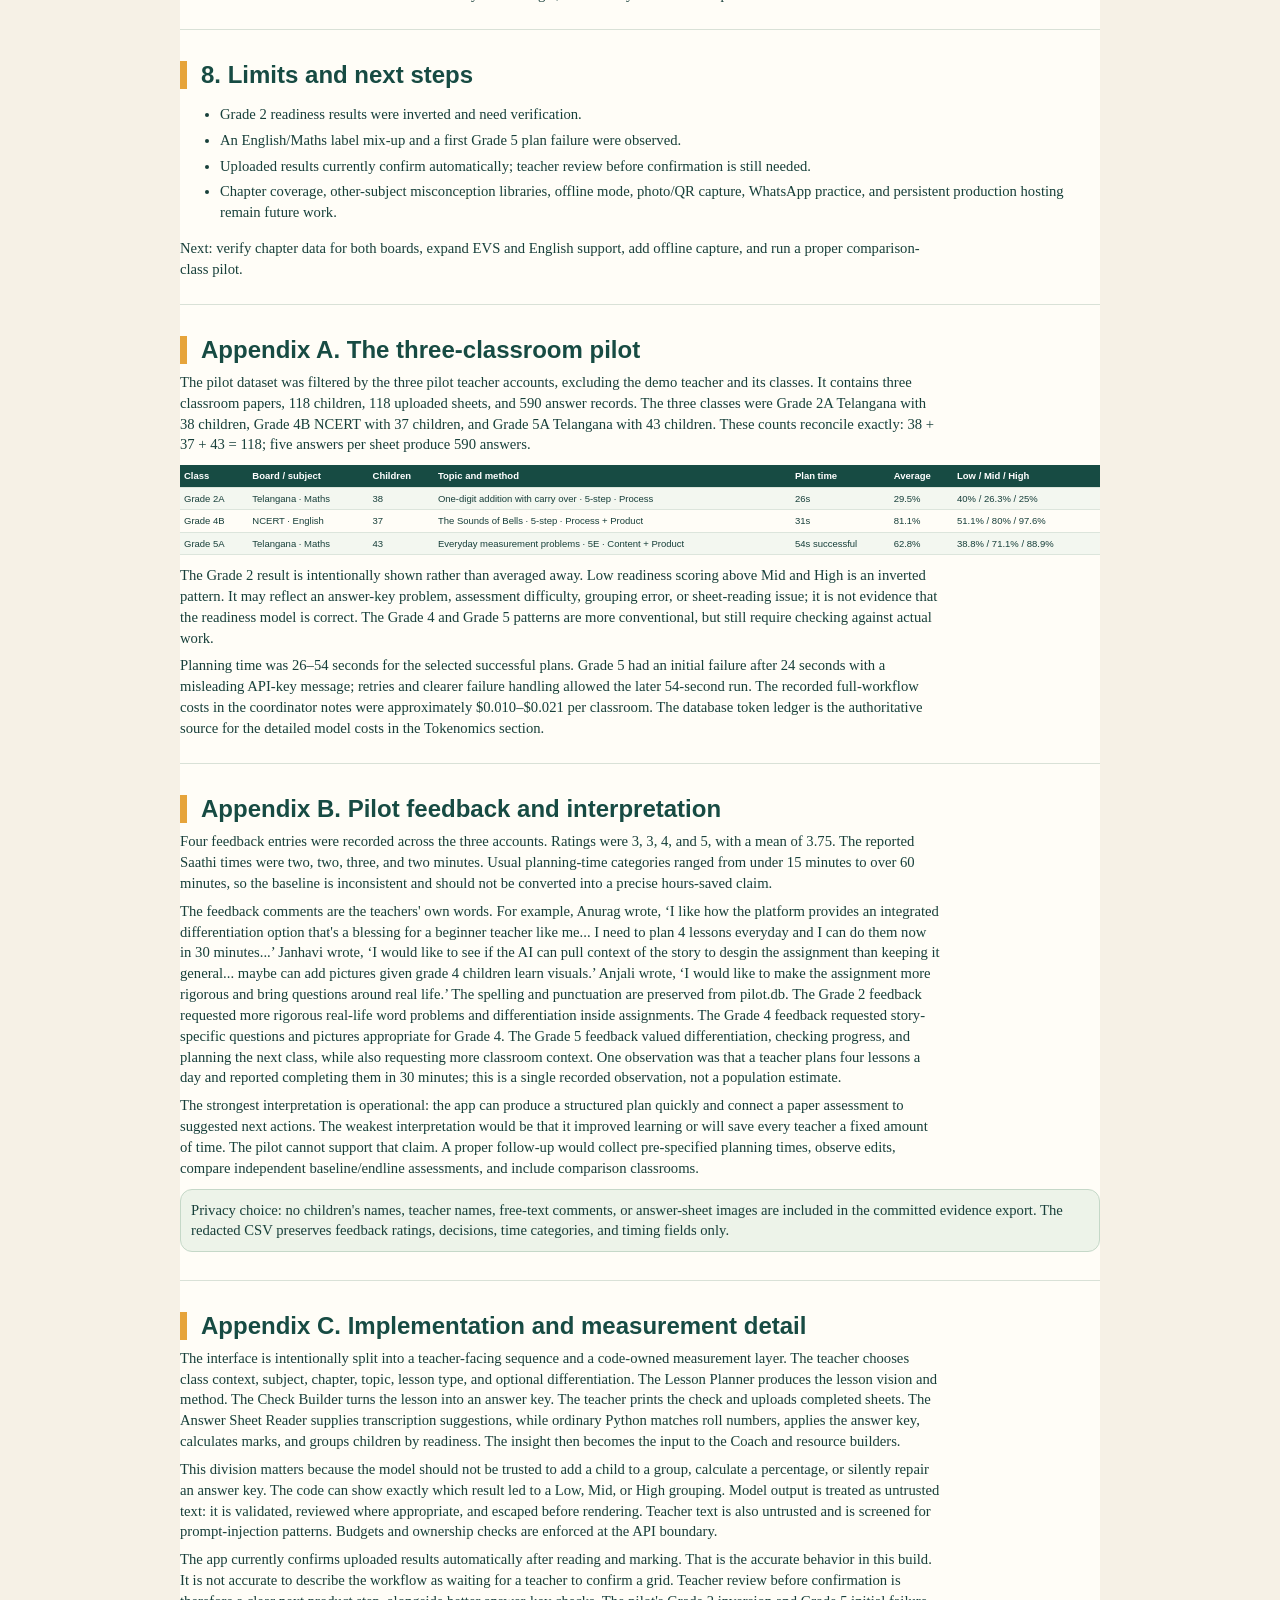
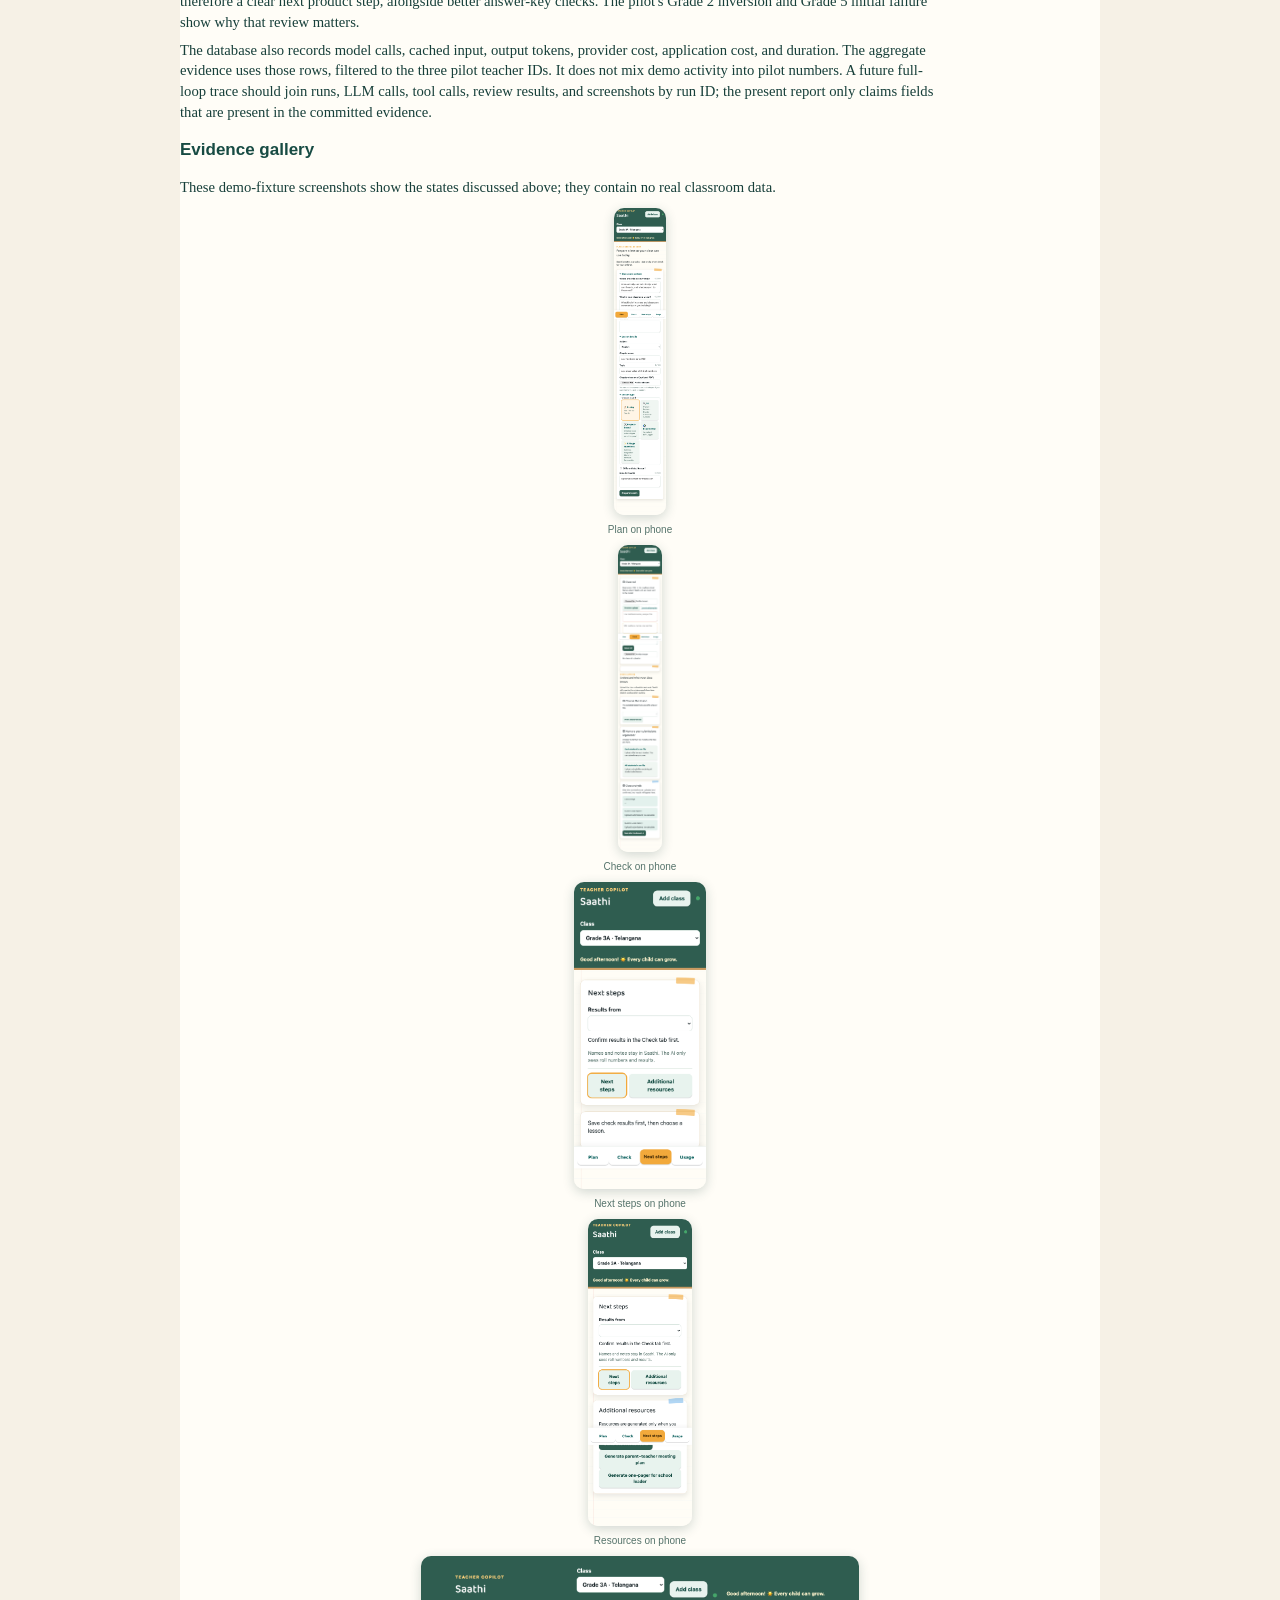
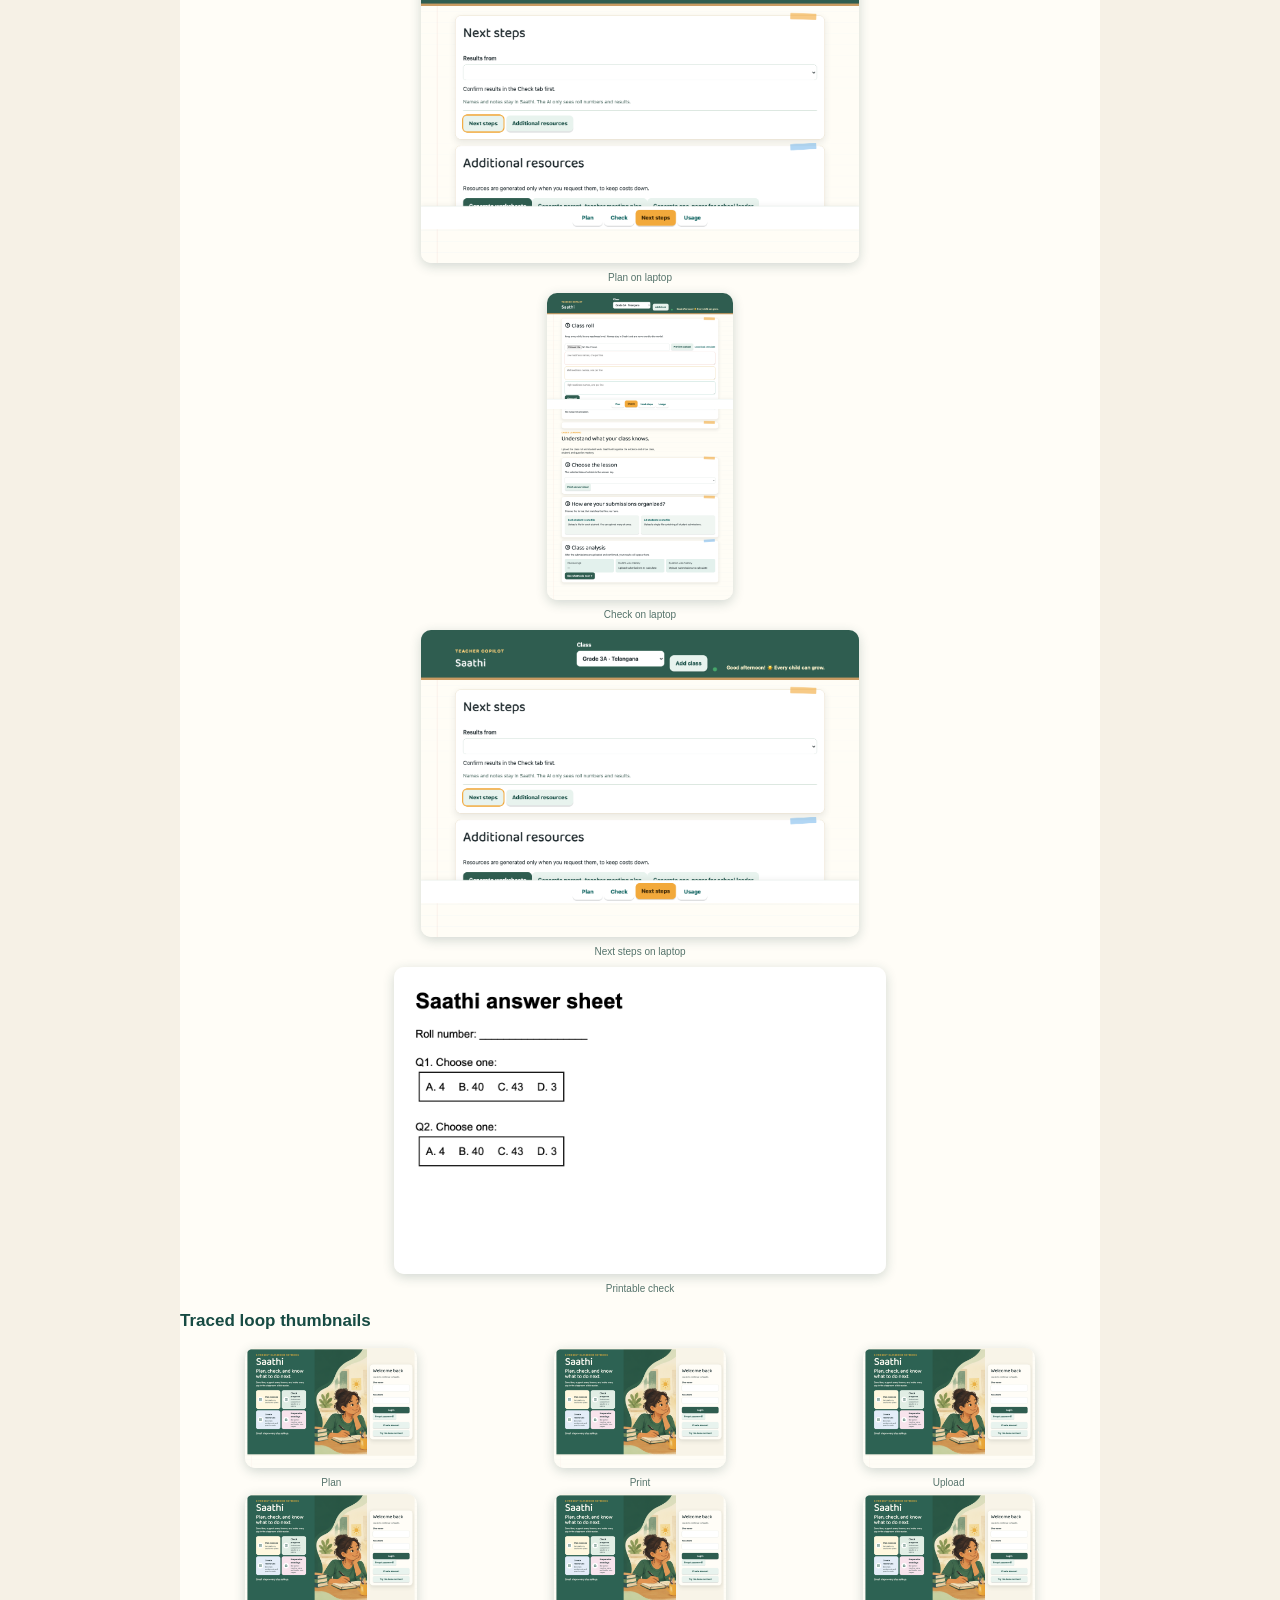
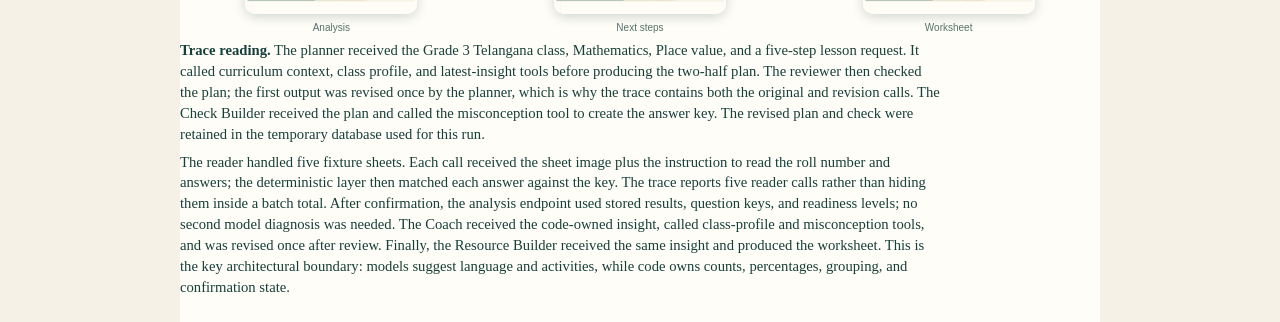
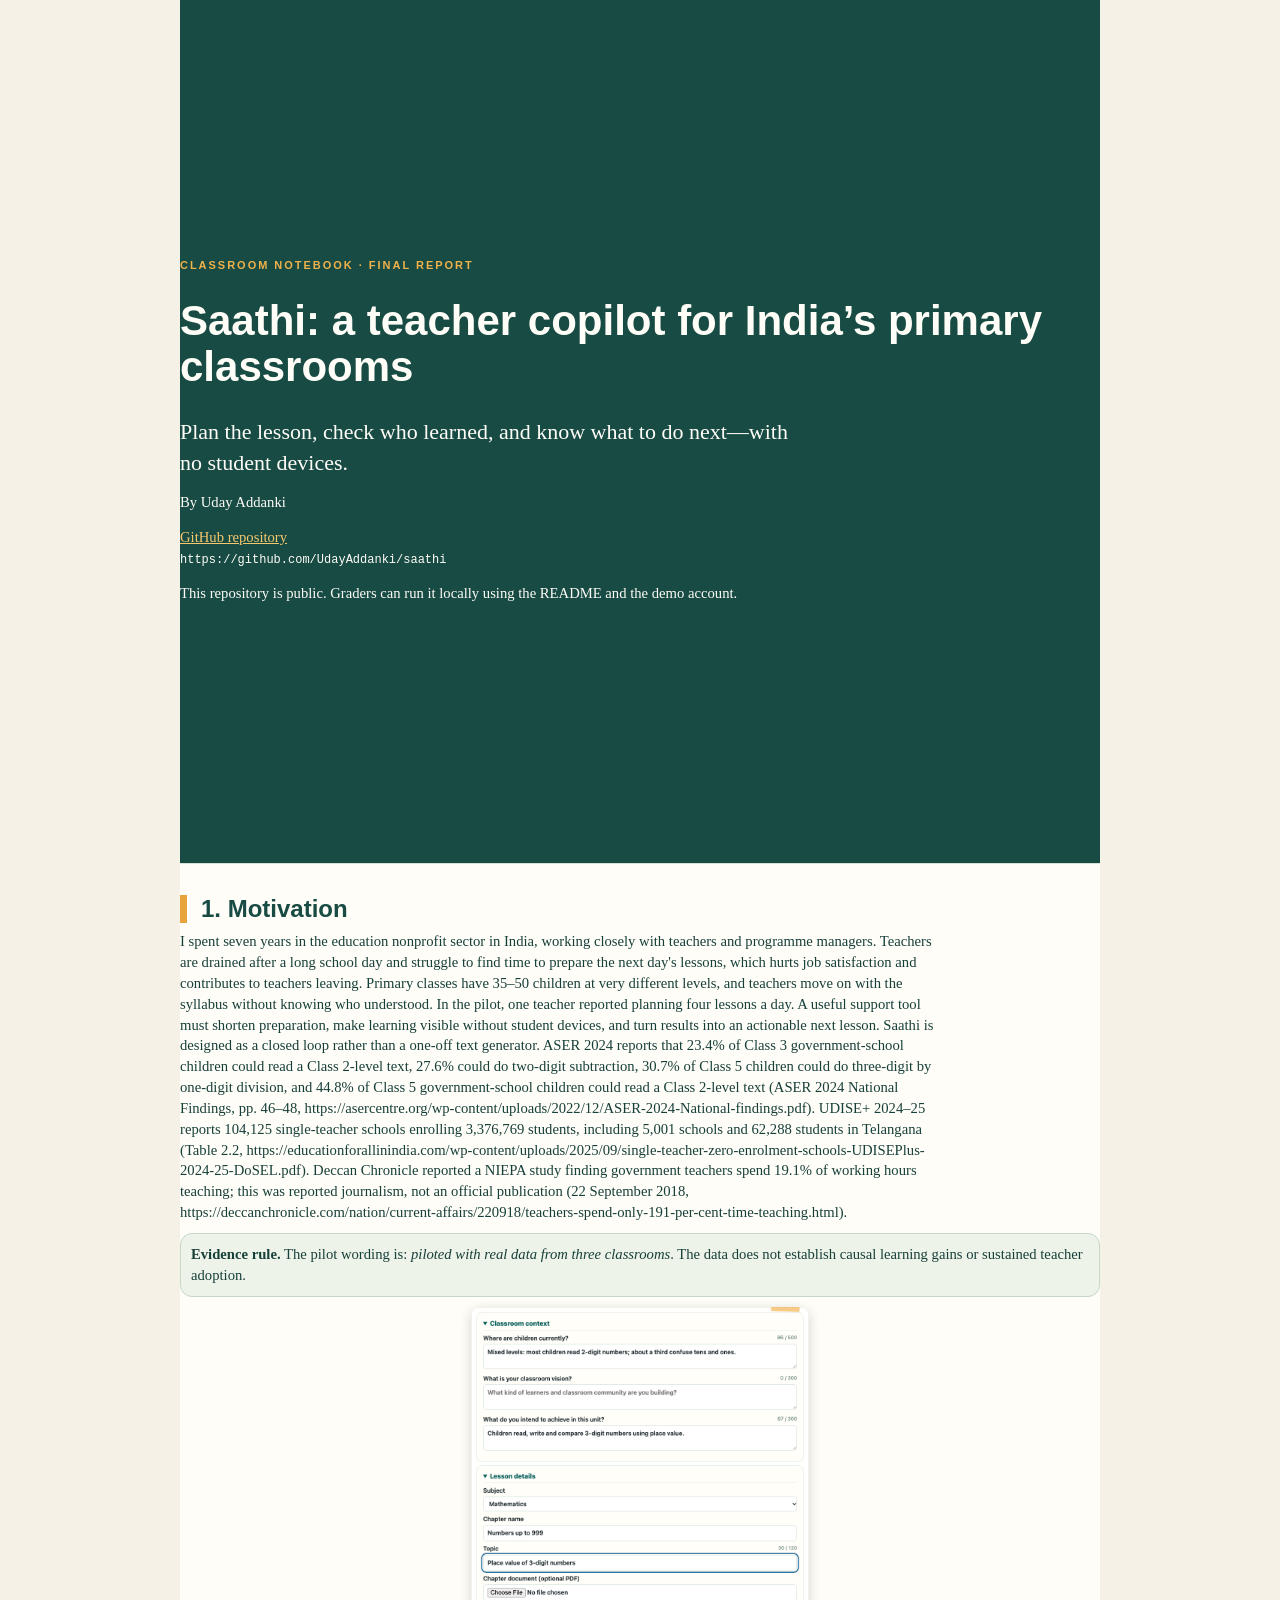
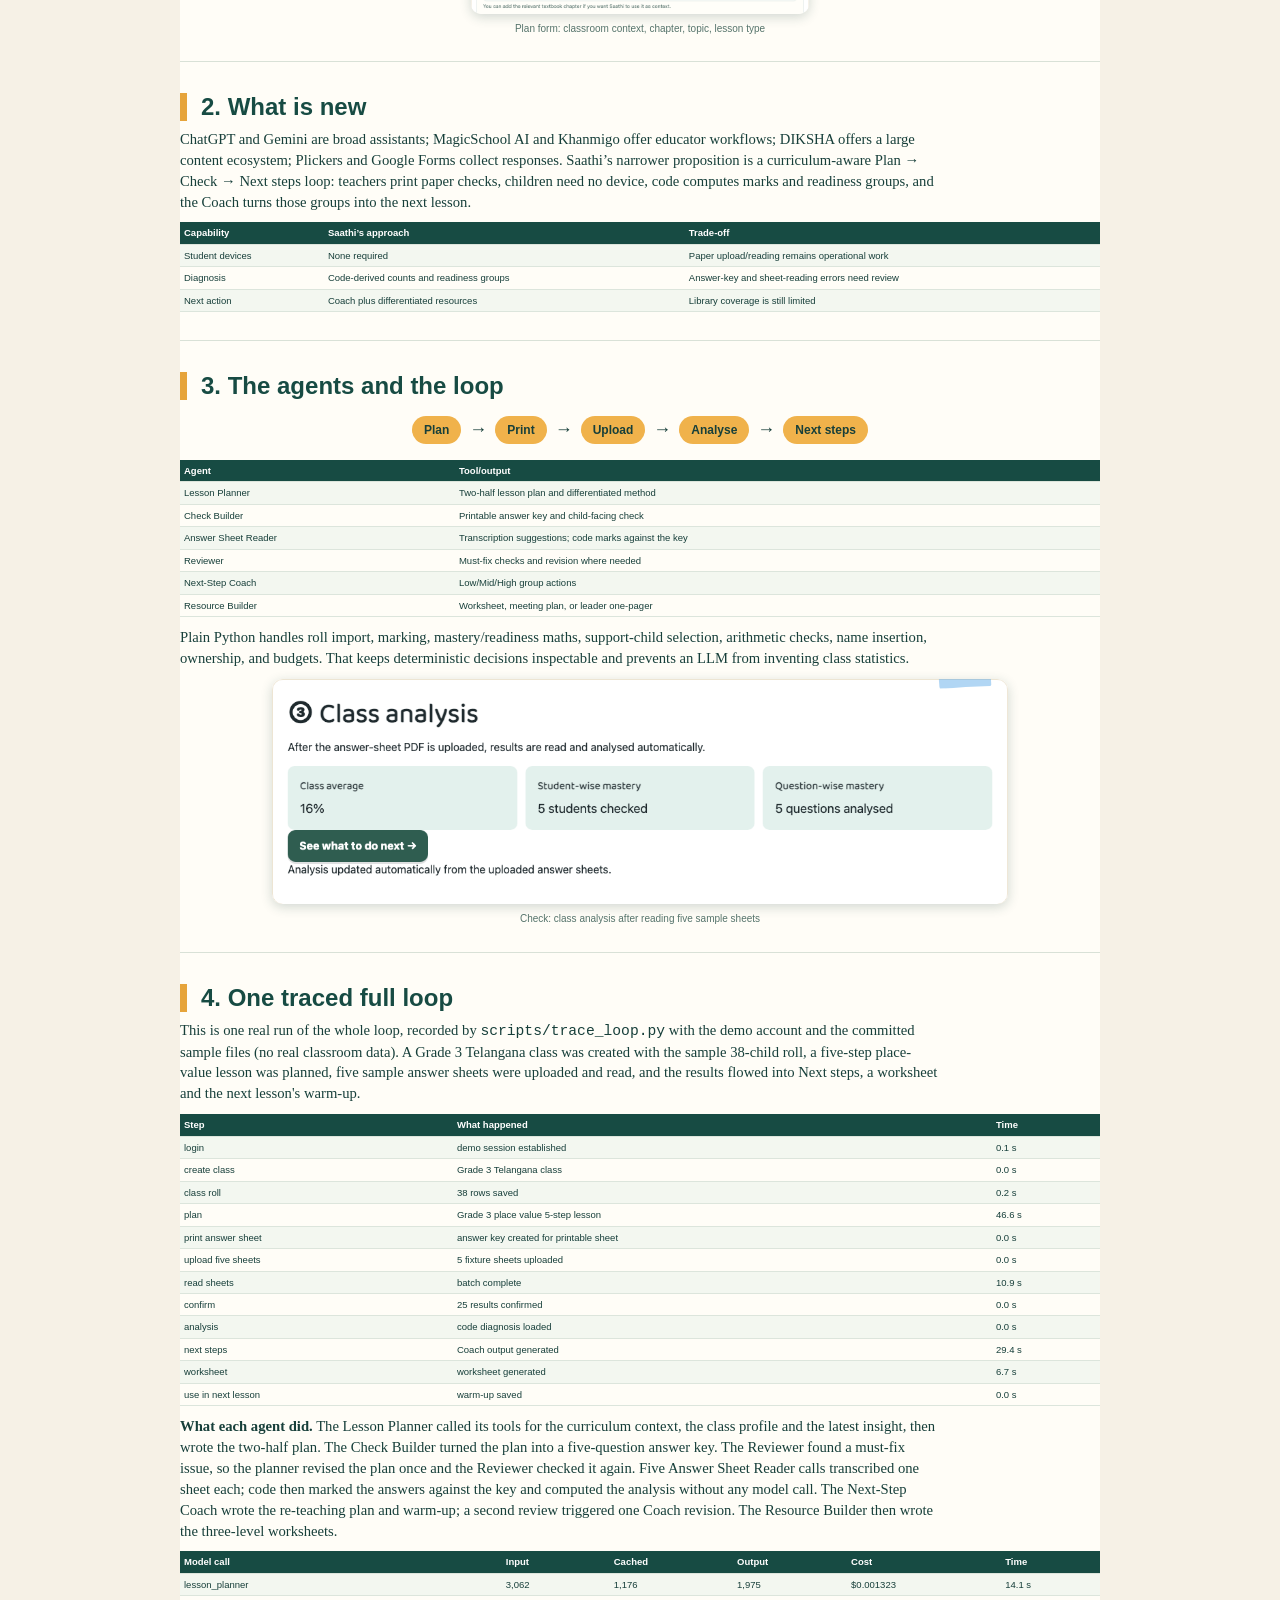
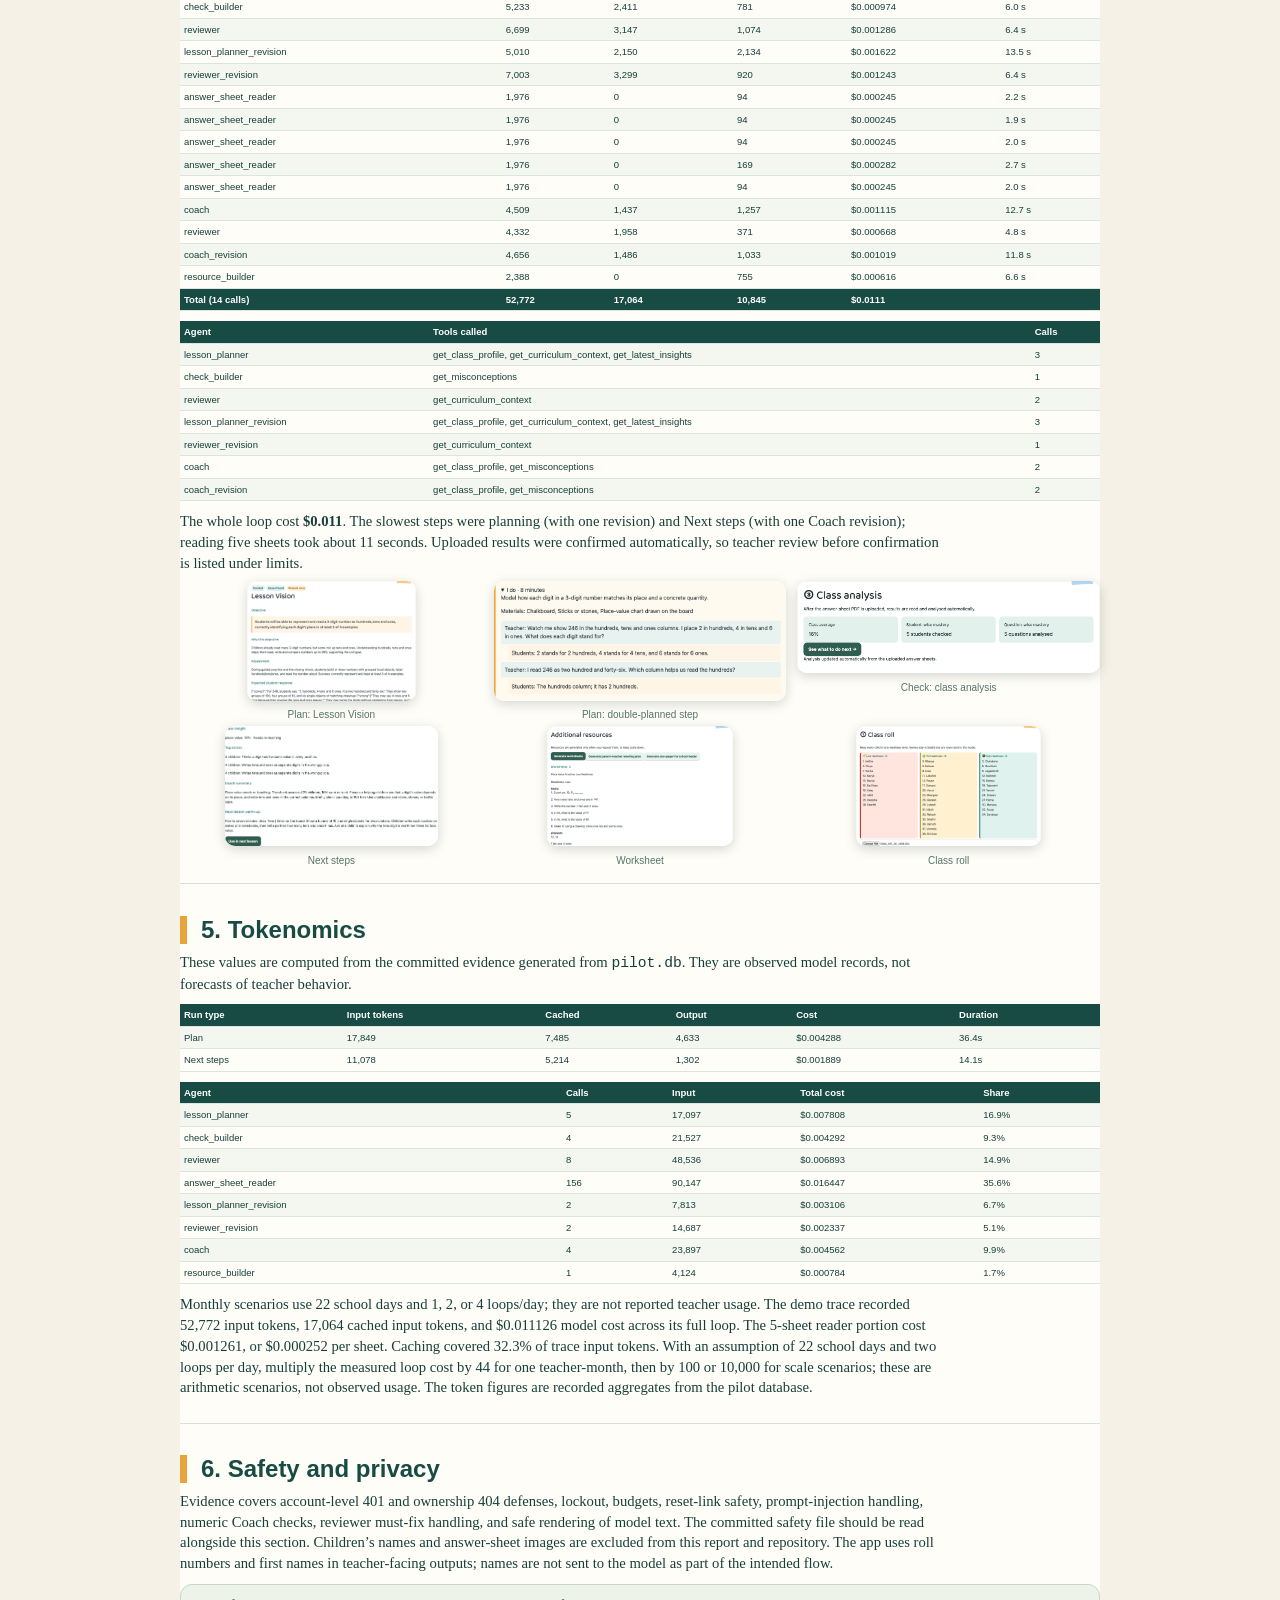
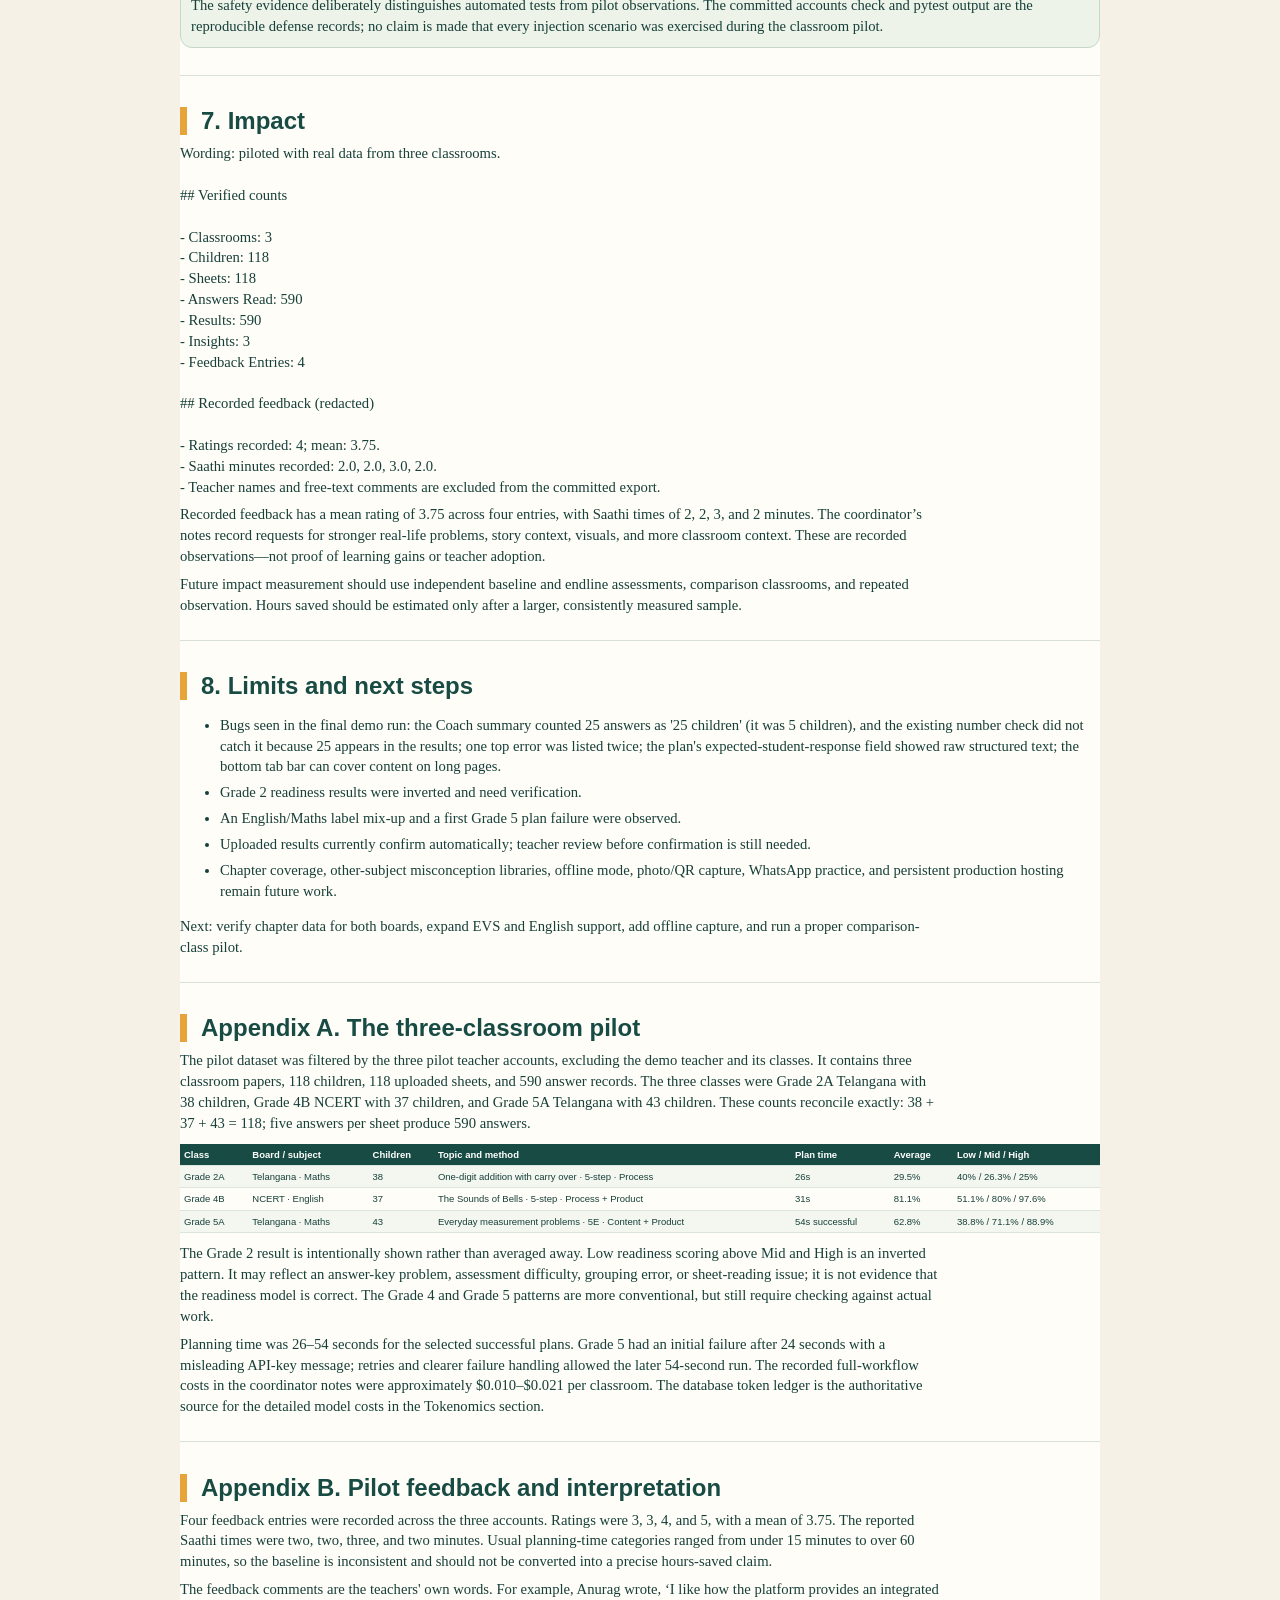
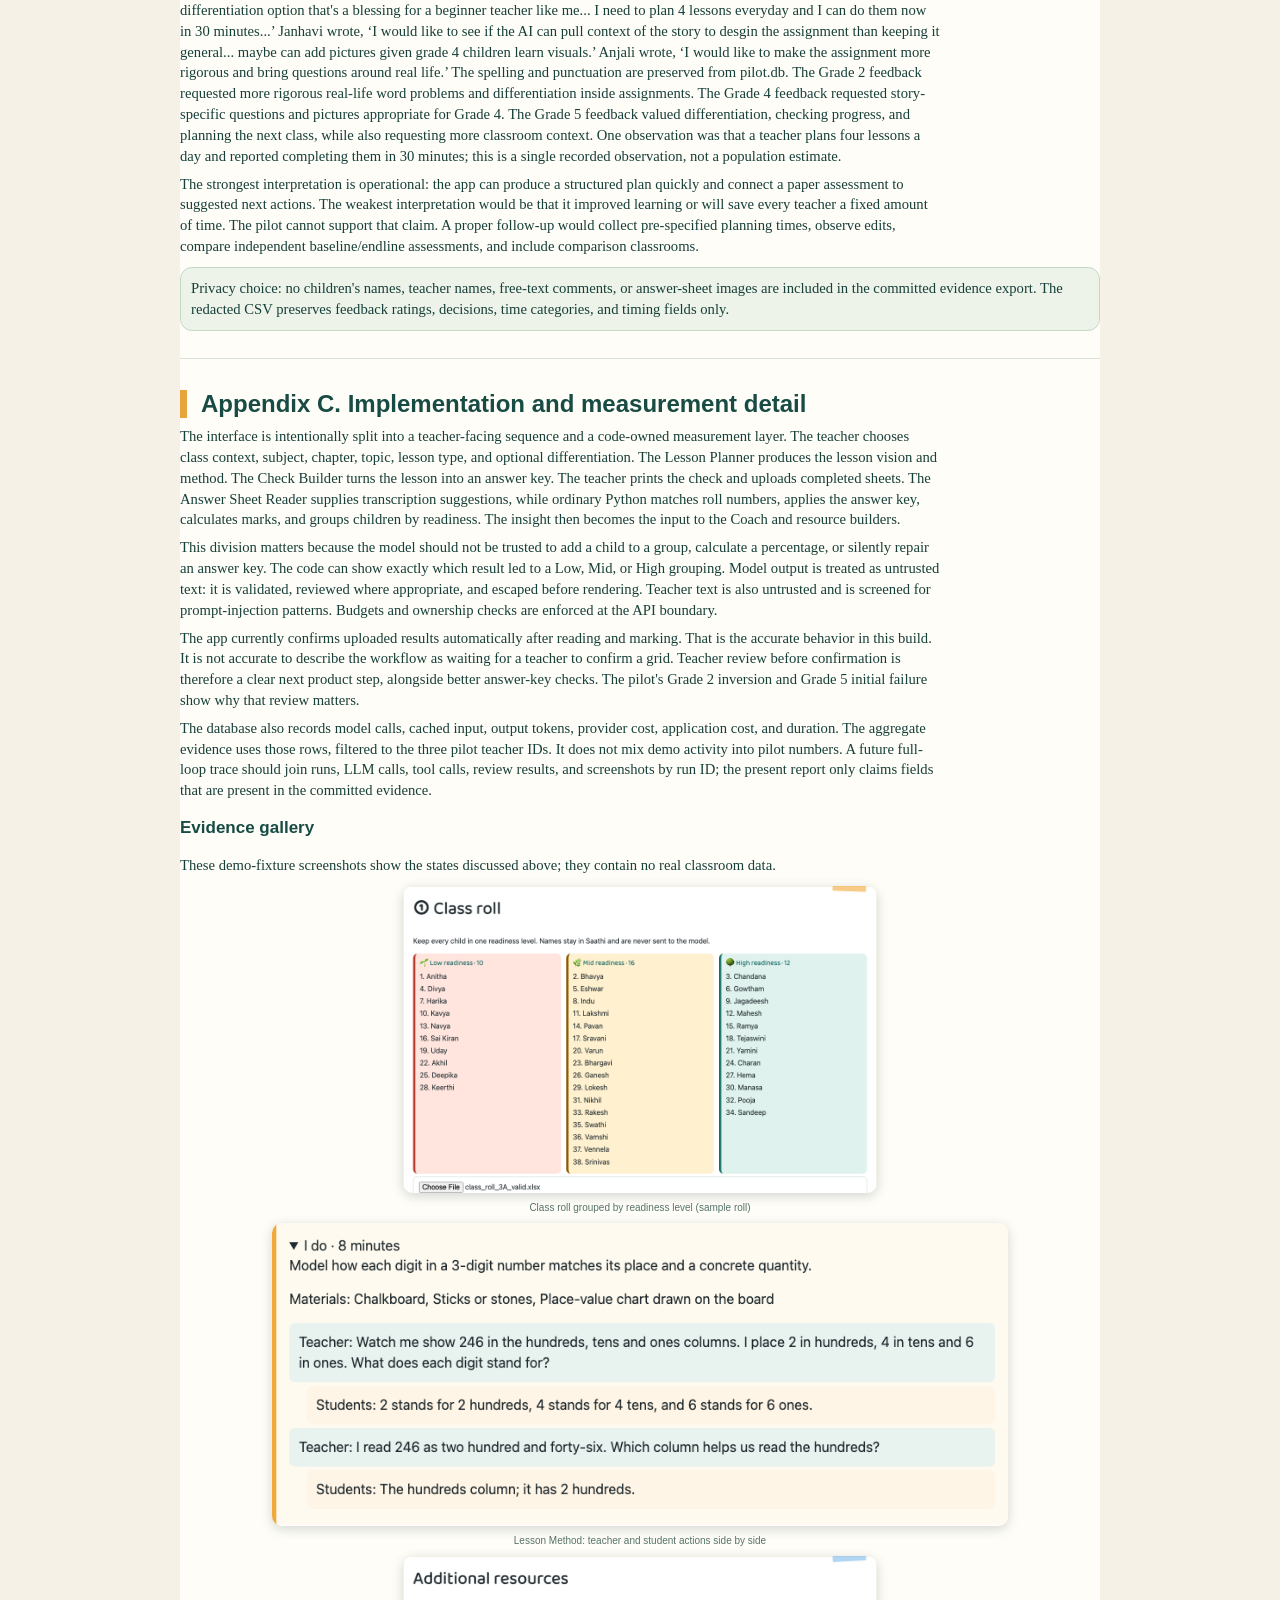
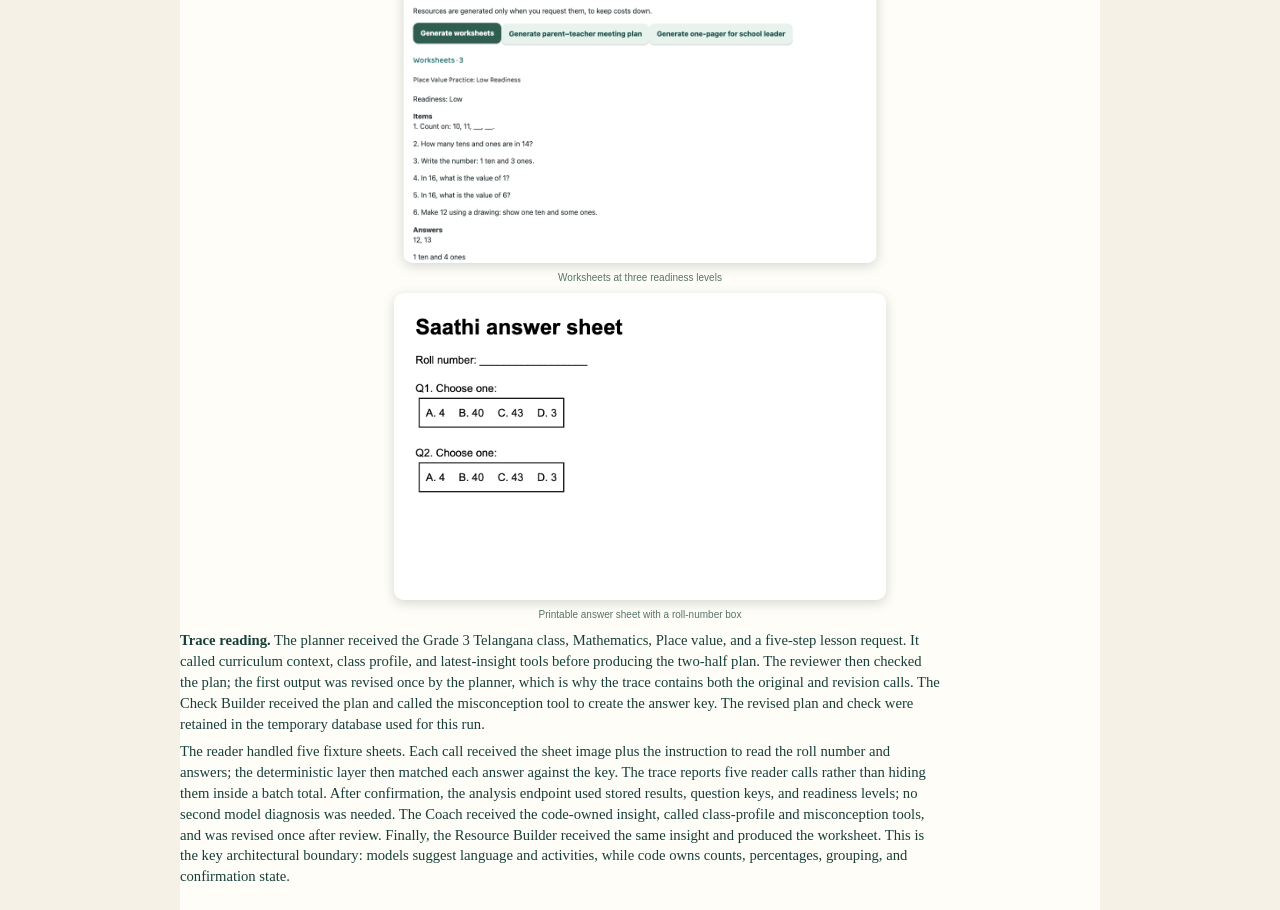
